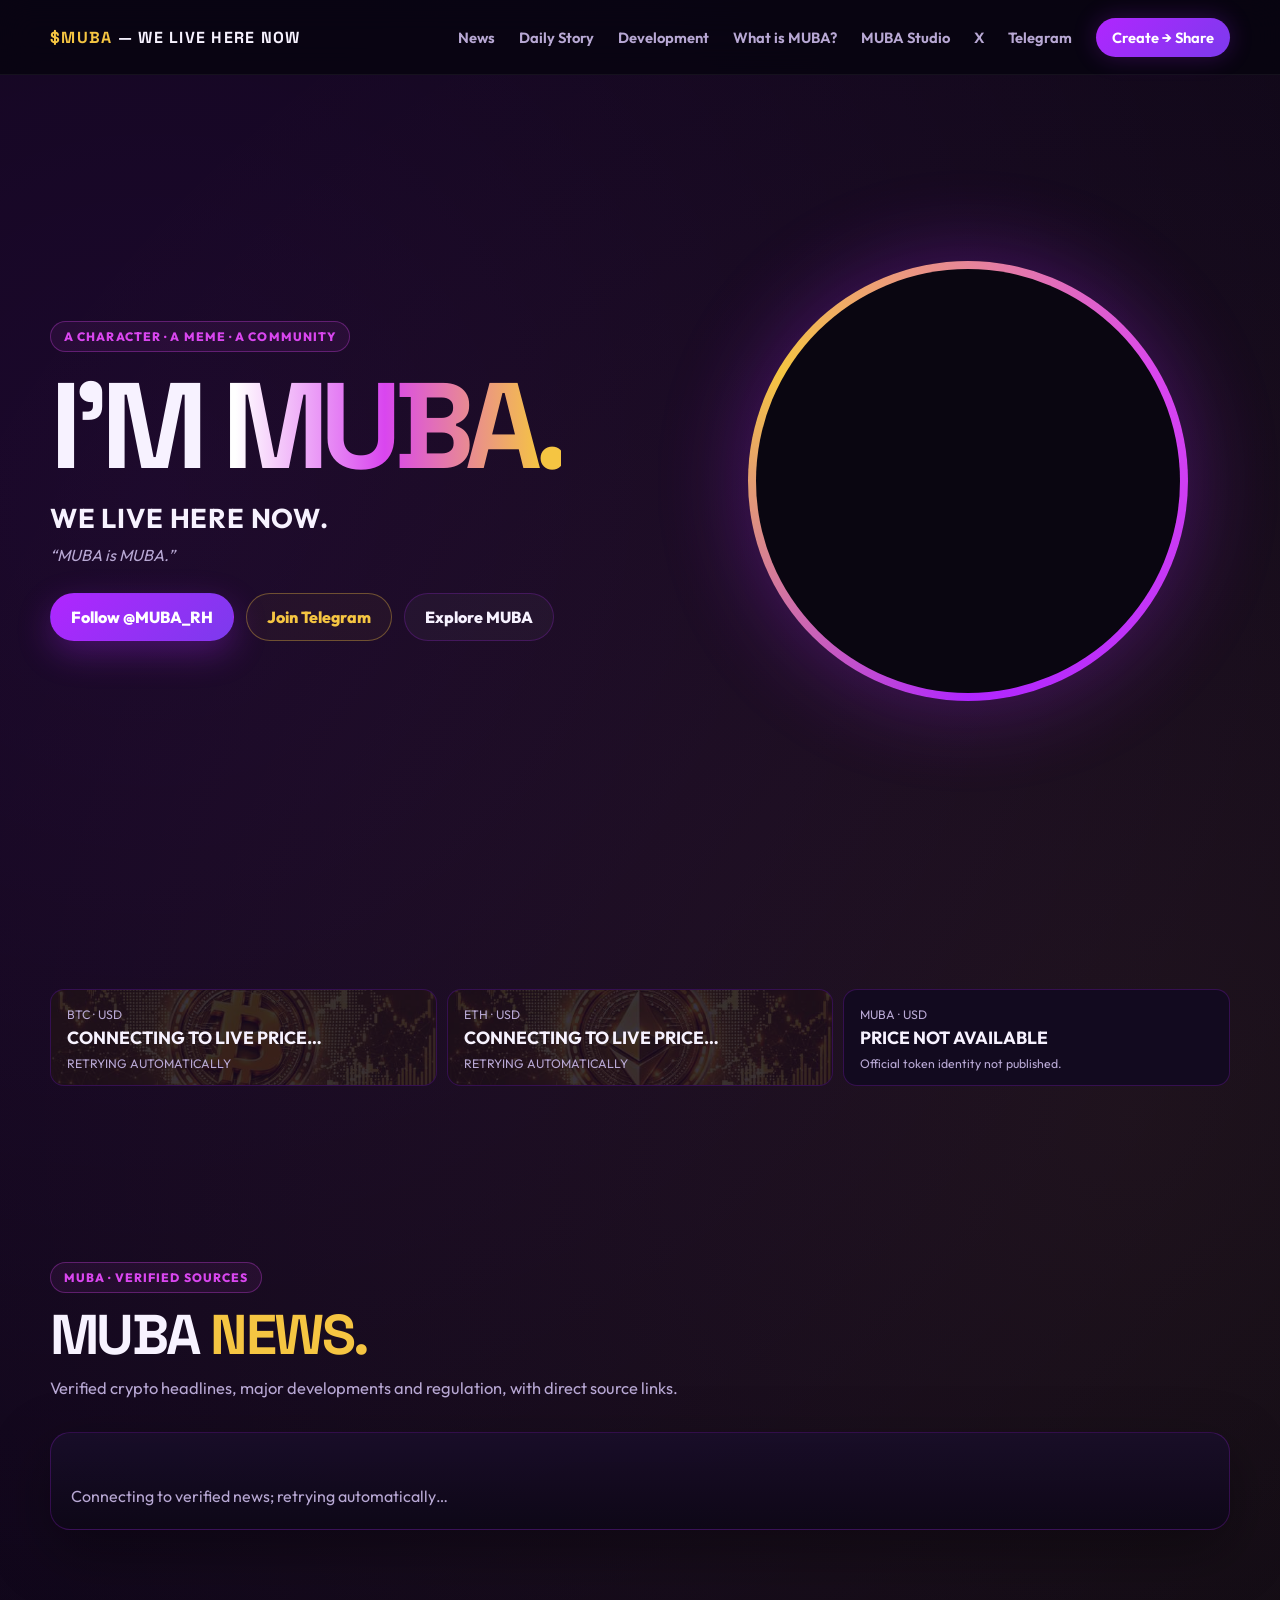
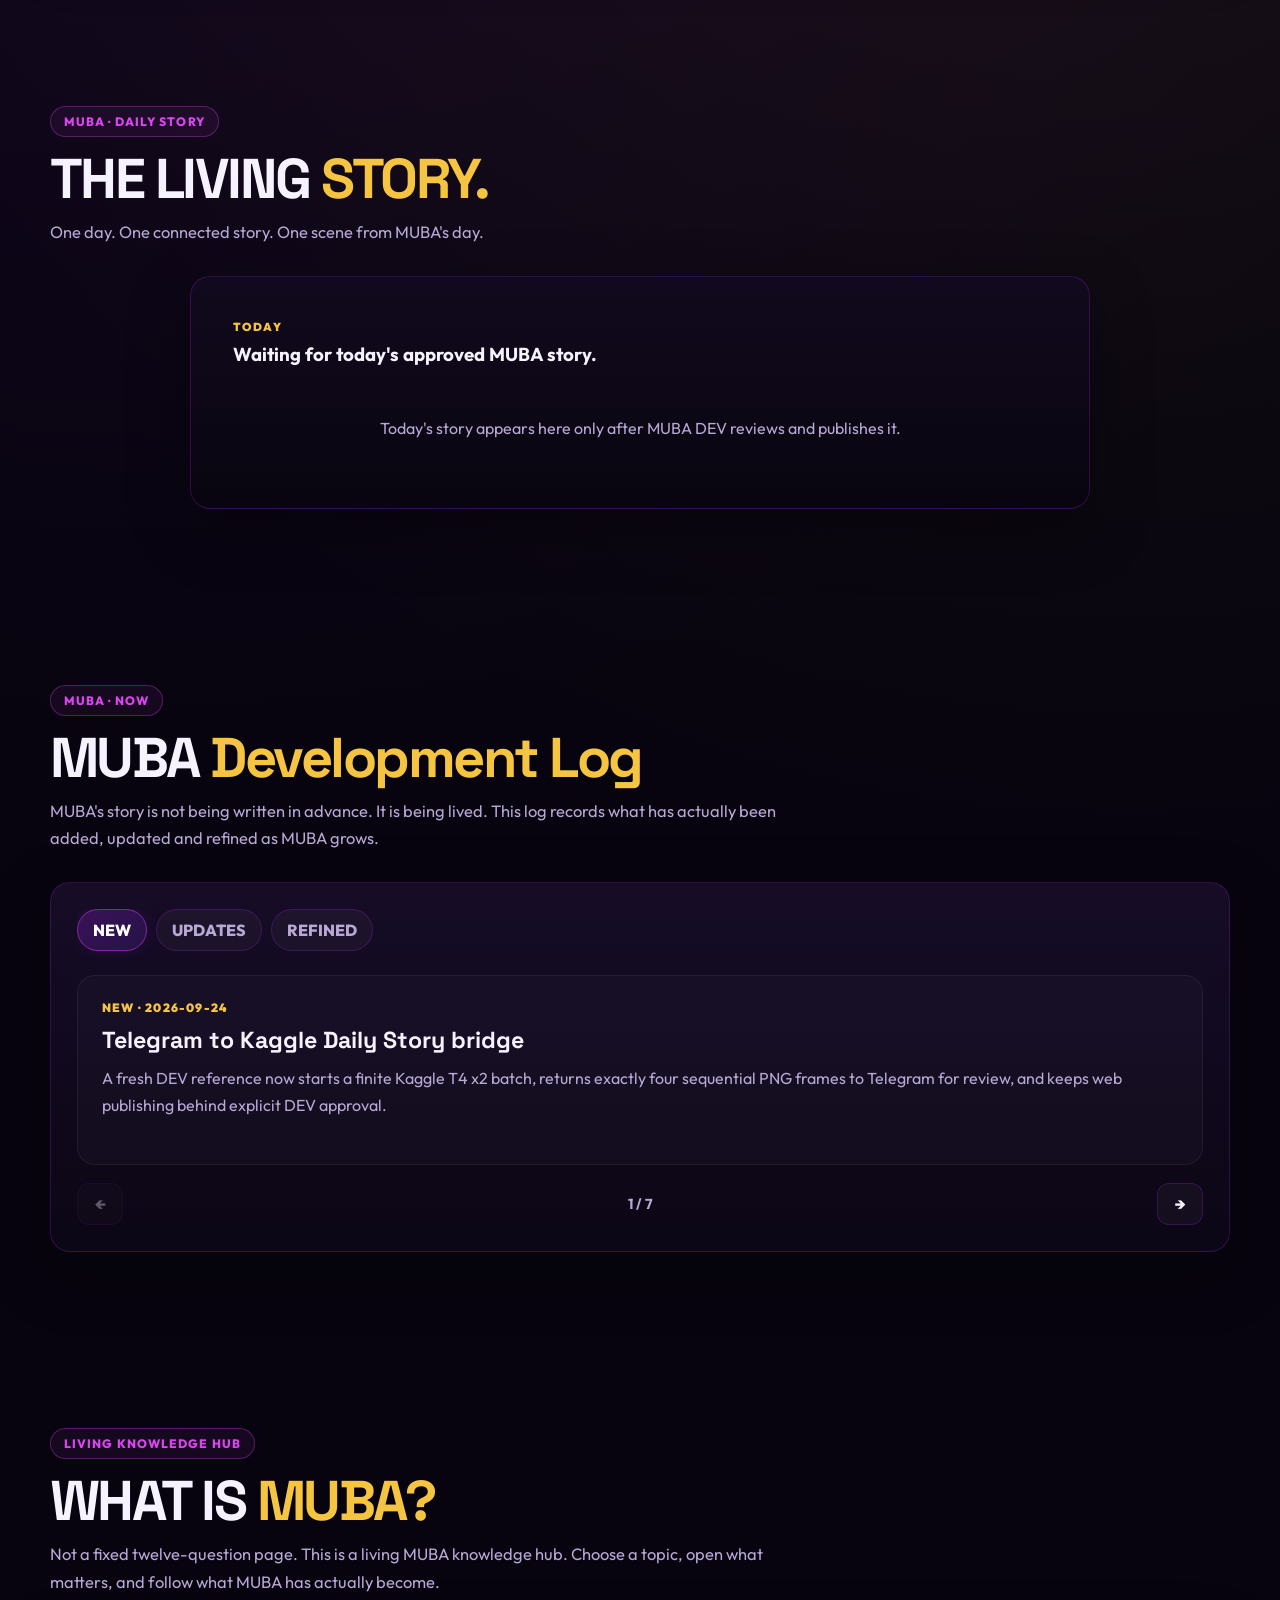
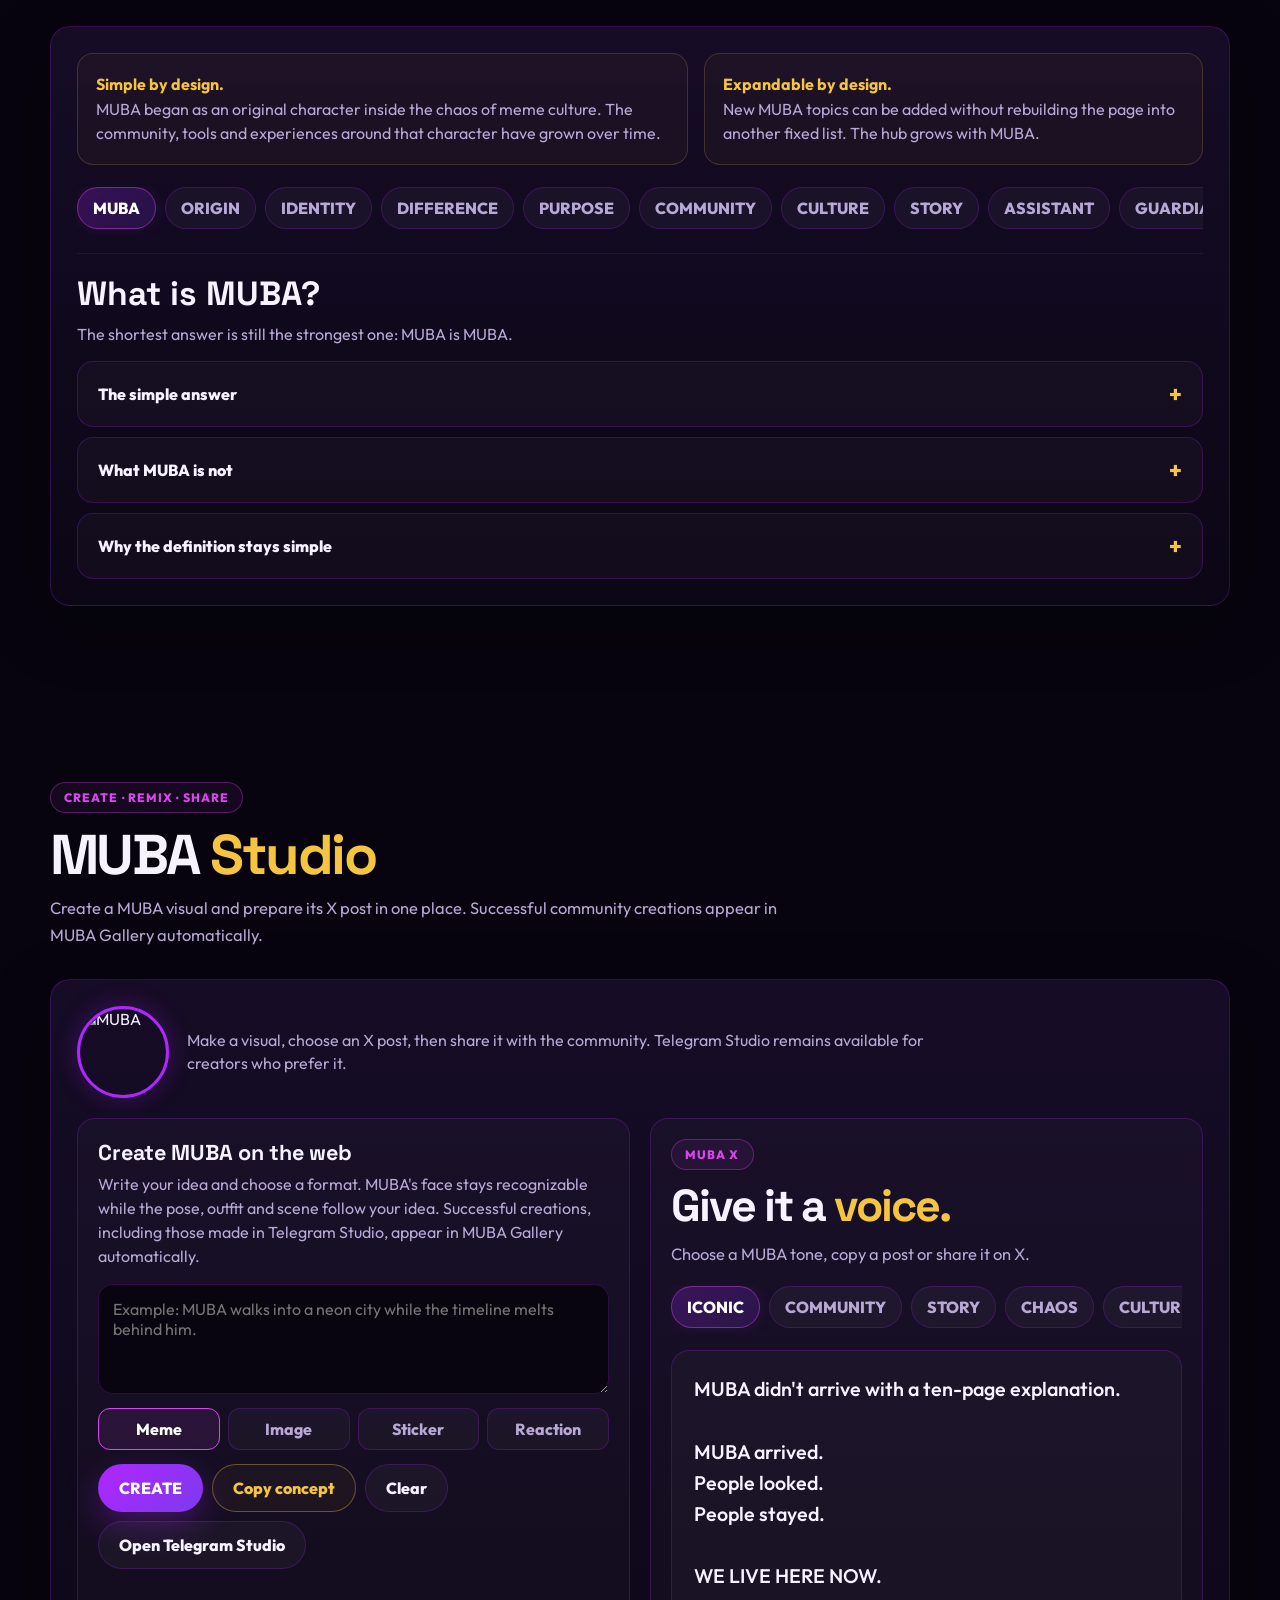
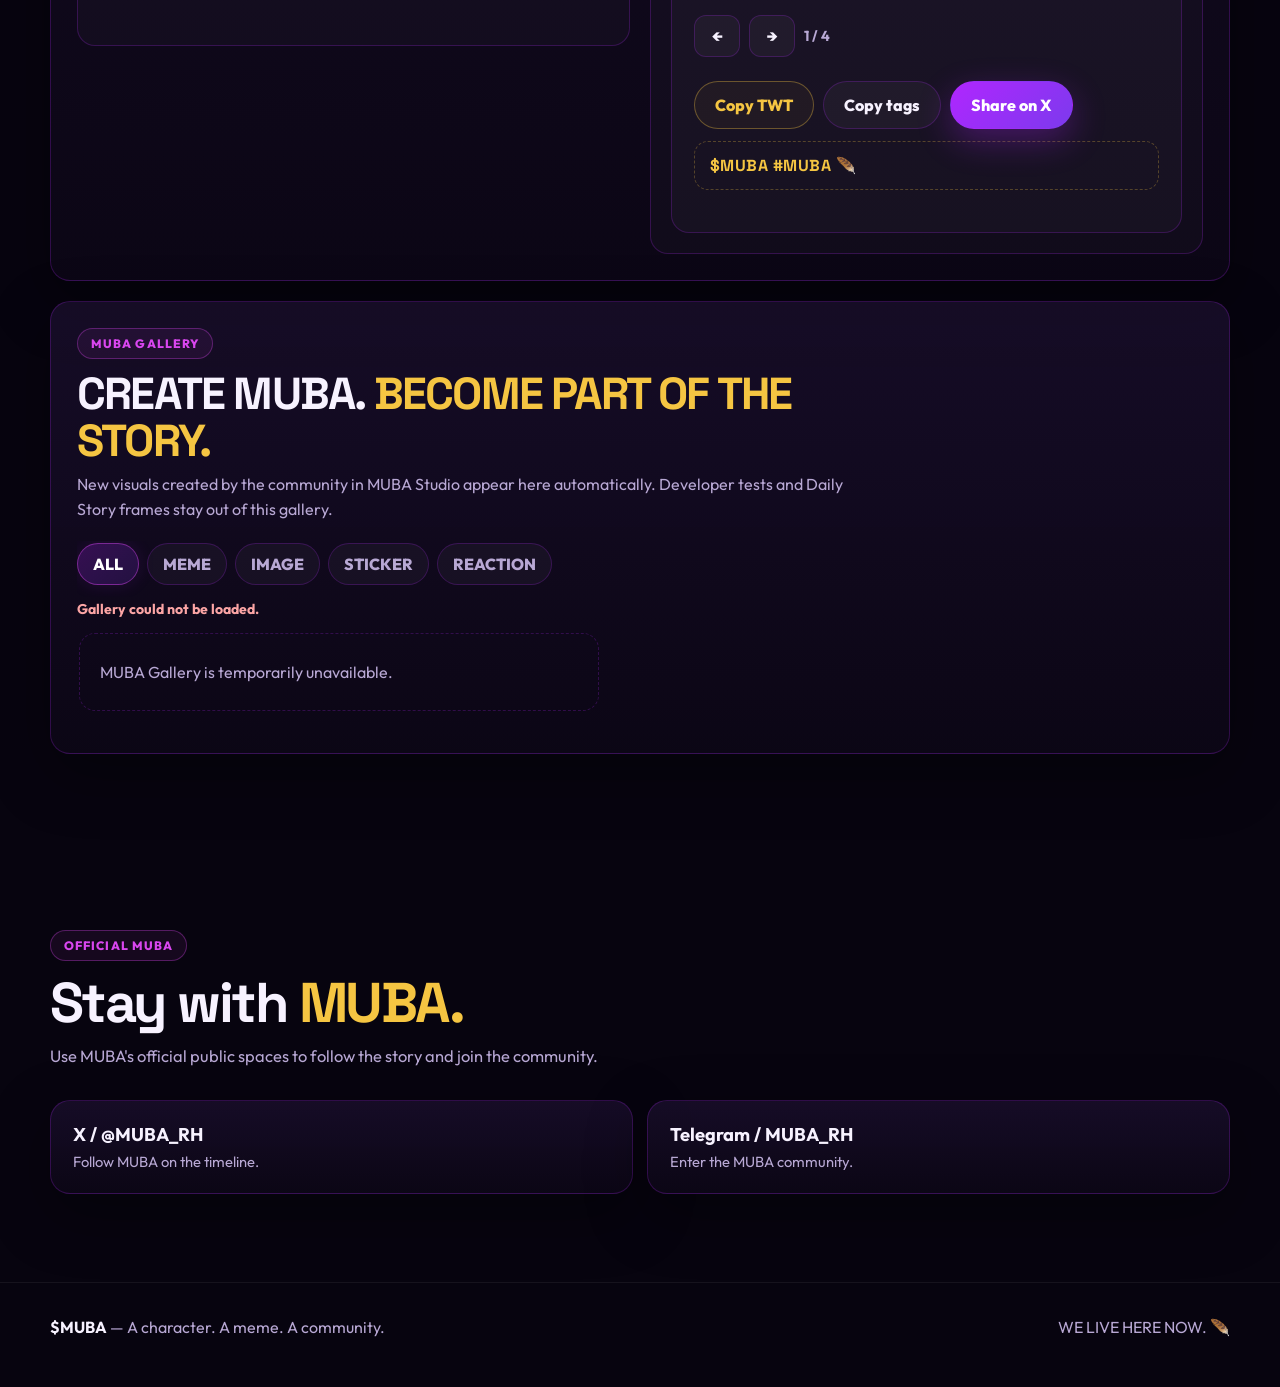
==== index.html @ 432fbf79 "Fix Studio image and TWT sharing to X" ====
<!DOCTYPE html>
<html lang="en">
<head>
  <meta charset="UTF-8" />
  <meta name="viewport" content="width=device-width, initial-scale=1.0" />
  <meta name="description" content="MUBA — a character, a meme, a community. Explore the living MUBA story, development log, MUBA Studio and community tools." />
  <meta name="theme-color" content="#07040f" />
  <meta name="muba-studio-api" content="https://muba-v1dz.onrender.com" />
  <title>MUBA — WE LIVE HERE NOW</title>
  <link rel="preconnect" href="https://fonts.googleapis.com">
  <link rel="preconnect" href="https://fonts.gstatic.com" crossorigin>
  <link href="https://fonts.googleapis.com/css2?family=Outfit:wght@300;400;500;600;700;800;900&family=Space+Grotesk:wght@500;600;700&display=swap" rel="stylesheet">
  <style>
    :root {
      --bg: #07040f;
      --bg-soft: #0d0717;
      --card: rgba(20, 12, 33, .78);
      --card-strong: #120a1f;
      --purple: #b026ff;
      --purple-2: #7c3aed;
      --pink: #d946ef;
      --gold: #f5c542;
      --text: #f7f2ff;
      --muted: #b8a8d4;
      --line: rgba(176, 38, 255, .22);
      --line-strong: rgba(217, 70, 239, .45);
      --success: #86efac;
      --radius: 20px;
      --shadow: 0 20px 60px rgba(0,0,0,.34);
    }

    * { box-sizing: border-box; margin: 0; padding: 0; }
    html { scroll-behavior: smooth; }
    body {
      font-family: 'Outfit', system-ui, sans-serif;
      background:
        radial-gradient(circle at 12% 8%, rgba(176,38,255,.12), transparent 32%),
        radial-gradient(circle at 88% 18%, rgba(245,197,66,.07), transparent 26%),
        var(--bg);
      color: var(--text);
      min-height: 100vh;
      overflow-x: hidden;
    }
    button, input, textarea { font: inherit; }
    a { color: inherit; }
    .shell { width: min(1180px, calc(100% - 36px)); margin: 0 auto; }
    .eyebrow {
      display: inline-flex;
      align-items: center;
      gap: 8px;
      color: var(--pink);
      border: 1px solid rgba(217,70,239,.32);
      background: rgba(217,70,239,.07);
      border-radius: 999px;
      padding: 7px 13px;
      font-size: .76rem;
      font-weight: 800;
      letter-spacing: .09em;
      text-transform: uppercase;
    }
    .section { padding: 88px 0; position: relative; }
    .section-head { max-width: 760px; margin-bottom: 30px; }
    .section-title {
      font-family: 'Space Grotesk', sans-serif;
      font-size: clamp(2rem, 5vw, 3.5rem);
      line-height: 1;
      letter-spacing: -.045em;
      margin: 14px 0 12px;
    }
    .section-title span { color: var(--gold); }
    .section-copy { color: var(--muted); line-height: 1.65; font-size: 1.03rem; }
    .card {
      background: linear-gradient(180deg, rgba(25,14,42,.86), rgba(13,7,23,.88));
      border: 1px solid var(--line);
      border-radius: var(--radius);
      box-shadow: var(--shadow);
    }


    .story-book { max-width:900px; margin:0 auto; padding:clamp(18px,4vw,42px); background:linear-gradient(180deg,rgba(18,10,31,.96),rgba(9,5,16,.96)); }
    .news-shell { padding:20px; }
    .price-bar { display:grid; grid-template-columns:repeat(3,minmax(0,1fr)); gap:10px; }
    .price-card { background:#120a1f; border:1px solid var(--line); border-radius:14px; padding:13px 16px; min-width:0; position:relative; overflow:hidden; isolation:isolate; }
    .price-card::before { content:""; position:absolute; inset:0; z-index:0; pointer-events:none; background-repeat:no-repeat; background-position:center 48%; background-size:cover; opacity:.17; }
    .price-card[data-asset="BTC"]::before { background-image:url("./assets/price/btc-watermark.svg"); }
    .price-card[data-asset="ETH"]::before { background-image:url("./assets/price/eth-watermark.svg"); }
    .price-card > * { position:relative; z-index:1; }
    .price-card strong { display:block; font-size:1.1rem; margin:3px 0; font-variant-numeric:tabular-nums; }
    .price-card span { color:var(--muted); font-size:.77rem; }
    .price-card .positive { color:var(--success); }
    .price-card .negative { color:#fca5a5; }
    @media (max-width:600px) { .price-bar { grid-template-columns:1fr; } }
    .news-filters { display:flex; gap:7px; overflow-x:auto; padding-bottom:8px; margin:12px 0; }
    .news-filters button { background:#20152e; border:1px solid var(--line); border-radius:999px; color:var(--text); padding:8px 12px; white-space:nowrap; cursor:pointer; }
    .news-filters button[aria-pressed="true"] { border-color:var(--gold); color:var(--gold); }
    .news-list { display:grid; grid-template-columns:1fr; gap:8px; max-height:570px; overflow-y:auto; }
    .news-item { border:1px solid var(--line); border-radius:12px; padding:11px 14px; background:#0d0717; }
    .news-item h3 { font-size:1rem; margin:5px 0; line-height:1.3; }
    .news-item p,.news-note { color:var(--muted); line-height:1.48; }
    .news-meta { color:var(--gold); font-size:.76rem; letter-spacing:.04em; font-weight:700; }
    .news-source { display:flex; justify-content:space-between; gap:8px; flex-wrap:wrap; margin-top:12px; font-size:.83rem; }
    .news-source a { color:var(--gold); }
    .story-grid { display:grid; grid-template-columns:1fr; gap:clamp(12px,1.8vw,18px); margin-top:24px; }
    .story-frame { position:relative; aspect-ratio:16/9; overflow:hidden; border:2px solid rgba(247,242,255,.82); background:#0a0611; box-shadow:0 8px 30px rgba(0,0,0,.28); }
    .story-frame { transform:none; }
    .story-frame img { width:100%; height:100%; object-fit:cover; display:block; }
    .story-empty { color:var(--muted); text-align:center; padding:28px; }
    .story-share { margin-top:18px; display:flex; gap:9px; flex-wrap:wrap; }
    .story-share[hidden] { display:none; }
    .story-share .btn { text-decoration:none; }
    .story-copy { margin-top:24px; padding:0; border:0; box-shadow:none; background:transparent; color:#eee5f8; font-size:1.08rem; line-height:1.65; max-width:680px; }
    .story-kicker { color:var(--gold); font-weight:900; letter-spacing:.12em; font-size:.72rem; text-transform:uppercase; }
    @media (max-width:760px){ .story-book{padding:18px 14px}.story-grid{grid-template-columns:1fr;gap:12px}.story-frame{border-width:1px}.story-copy{font-size:1rem} }

    header {
      position: sticky;
      top: 0;
      z-index: 50;
      border-bottom: 1px solid rgba(255,255,255,.05);
      background: rgba(7,4,15,.82);
      backdrop-filter: blur(16px);
    }
    .header-inner {
      min-height: 74px;
      display: flex;
      align-items: center;
      justify-content: space-between;
      gap: 18px;
    }
    .brand {
      font-family: 'Space Grotesk', sans-serif;
      text-decoration: none;
      font-weight: 700;
      letter-spacing: .08em;
      white-space: nowrap;
    }
    .brand span { color: var(--gold); }
    .nav {
      display: flex;
      align-items: center;
      gap: 24px;
    }
    .nav a {
      text-decoration: none;
      color: var(--muted);
      font-size: .92rem;
      font-weight: 650;
      transition: color .18s ease;
    }
    .nav a:hover { color: var(--text); }
    .nav .nav-cta {
      color: #fff;
      padding: 10px 16px;
      border-radius: 999px;
      background: linear-gradient(135deg, var(--purple), var(--purple-2));
      box-shadow: 0 0 24px rgba(176,38,255,.24);
    }
    .menu-btn {
      display: none;
      border: 1px solid var(--line);
      color: var(--text);
      background: rgba(255,255,255,.04);
      border-radius: 12px;
      padding: 9px 12px;
      cursor: pointer;
    }

    .hero {
      min-height: calc(100vh - 74px);
      display: grid;
      grid-template-columns: 1.06fr .94fr;
      gap: 64px;
      align-items: center;
      padding: 62px 0 76px;
    }
    .hero h1 {
      font-family: 'Space Grotesk', sans-serif;
      font-size: clamp(4rem, 10vw, 7.6rem);
      line-height: .86;
      letter-spacing: -.07em;
      margin: 22px 0 22px;
    }
    .hero h1 span {
      background: linear-gradient(90deg, #fff 4%, var(--pink) 48%, var(--gold) 94%);
      -webkit-background-clip: text;
      background-clip: text;
      color: transparent;
    }
    .hero-sub {
      font-size: clamp(1.25rem, 2.5vw, 1.7rem);
      font-weight: 700;
      letter-spacing: .03em;
      margin-bottom: 10px;
    }
    .hero-quote { color: var(--muted); font-style: italic; margin-bottom: 28px; }
    .hero-actions { display: flex; gap: 12px; flex-wrap: wrap; }
    .btn {
      display: inline-flex;
      align-items: center;
      justify-content: center;
      gap: 9px;
      min-height: 48px;
      padding: 12px 20px;
      border: 1px solid transparent;
      border-radius: 999px;
      text-decoration: none;
      font-weight: 800;
      cursor: pointer;
      transition: transform .15s ease, border-color .15s ease, box-shadow .15s ease;
    }
    .btn:hover { transform: translateY(-2px); }
    .btn-primary {
      color: #fff;
      background: linear-gradient(135deg, var(--purple), var(--purple-2));
      box-shadow: 0 12px 34px rgba(176,38,255,.3);
    }
    .btn-secondary {
      color: var(--gold);
      border-color: rgba(245,197,66,.35);
      background: rgba(245,197,66,.04);
    }
    .btn-soft {
      color: var(--text);
      border-color: var(--line);
      background: rgba(255,255,255,.035);
    }
    .mascot-wrap { display: flex; justify-content: center; }
    .ring {
      width: min(440px, 82vw);
      aspect-ratio: 1;
      border-radius: 50%;
      padding: 8px;
      background: conic-gradient(from 180deg, var(--purple), var(--gold), var(--pink), var(--purple));
      box-shadow: 0 0 90px rgba(176,38,255,.32);
      animation: spin 22s linear infinite;
    }
    .ring-inner {
      width: 100%;
      height: 100%;
      border-radius: 50%;
      overflow: hidden;
      display: grid;
      place-items: center;
      background: #0a0611;
    }
    .ring-inner img {
      width: 94%;
      height: 94%;
      object-fit: cover;
      border-radius: 50%;
      animation: spin-rev 22s linear infinite;
    }
    @keyframes spin { to { transform: rotate(360deg); } }
    @keyframes spin-rev { to { transform: rotate(-360deg); } }

    .devlog-panel { padding: 26px; }
    .dev-tabs, .topic-tabs, .tweet-tabs {
      display: flex;
      gap: 9px;
      overflow-x: auto;
      scrollbar-width: thin;
      padding-bottom: 6px;
    }
    .chip {
      flex: 0 0 auto;
      border: 1px solid var(--line);
      background: rgba(255,255,255,.035);
      color: var(--muted);
      border-radius: 999px;
      padding: 10px 15px;
      font-weight: 800;
      cursor: pointer;
    }
    .chip.active {
      color: #fff;
      border-color: var(--line-strong);
      background: linear-gradient(135deg, rgba(176,38,255,.24), rgba(124,58,237,.18));
      box-shadow: 0 0 18px rgba(176,38,255,.12);
    }
    .dev-entry {
      margin-top: 18px;
      min-height: 190px;
      padding: 24px;
      border-radius: 18px;
      border: 1px solid rgba(255,255,255,.06);
      background: rgba(255,255,255,.025);
    }
    .dev-meta {
      color: var(--gold);
      font-size: .75rem;
      font-weight: 900;
      letter-spacing: .1em;
      text-transform: uppercase;
    }
    .dev-entry h3 {
      font-family: 'Space Grotesk', sans-serif;
      font-size: 1.45rem;
      margin: 10px 0;
    }
    .dev-entry p { color: var(--muted); line-height: 1.65; }
    .pager {
      display: flex;
      justify-content: space-between;
      align-items: center;
      gap: 12px;
      margin-top: 18px;
    }
    .pager-count { color: var(--muted); font-weight: 700; font-size: .9rem; }
    .icon-btn {
      border: 1px solid var(--line);
      background: rgba(255,255,255,.035);
      color: var(--text);
      border-radius: 12px;
      min-width: 46px;
      min-height: 42px;
      padding: 8px 14px;
      cursor: pointer;
      font-weight: 800;
    }
    .icon-btn:disabled { opacity: .35; cursor: default; }

    .knowledge-shell { padding: 26px; }
    .knowledge-intro {
      display: grid;
      grid-template-columns: 1.1fr .9fr;
      gap: 16px;
      margin-bottom: 22px;
    }
    .knowledge-note {
      border: 1px solid rgba(245,197,66,.18);
      background: rgba(245,197,66,.035);
      border-radius: 16px;
      padding: 18px;
      color: var(--muted);
      line-height: 1.55;
    }
    .knowledge-note strong { color: var(--gold); }
    .topic-tabs { margin-bottom: 18px; }
    .topic-panel {
      border-top: 1px solid rgba(255,255,255,.06);
      padding-top: 18px;
    }
    .topic-header { margin-bottom: 14px; }
    .topic-header h3 {
      font-family: 'Space Grotesk', sans-serif;
      font-size: clamp(1.5rem, 3vw, 2.1rem);
      margin-bottom: 7px;
    }
    .topic-header p { color: var(--muted); line-height: 1.55; }
    .accordion { display: grid; gap: 10px; }
    .accordion details {
      border: 1px solid var(--line);
      background: rgba(255,255,255,.027);
      border-radius: 16px;
      overflow: hidden;
    }
    .accordion summary {
      list-style: none;
      cursor: pointer;
      padding: 18px 20px;
      font-weight: 800;
      display: flex;
      justify-content: space-between;
      align-items: center;
      gap: 16px;
    }
    .accordion summary::-webkit-details-marker { display: none; }
    .accordion summary::after { content: '+'; color: var(--gold); font-size: 1.4rem; }
    .accordion details[open] summary::after { content: '−'; }
    .accordion-body {
      padding: 0 20px 20px;
      color: var(--muted);
      line-height: 1.68;
    }
    .accordion-body p + p { margin-top: 12px; }

    .studio-grid {
      display: grid;
      grid-template-columns: 1fr 1fr;
      gap: 20px;
      align-items: start;
    }
    .studio-workspace { padding: 26px; }
    .studio-workspace .studio-identity { margin-bottom: 20px; }
    .studio-workspace .studio-identity p { max-width: 800px; }
    .studio-workspace .prompt-box, .studio-workspace .tweet-lab {
      min-width: 0;
      padding: 20px;
      border: 1px solid var(--line);
      border-radius: 18px;
      background: rgba(255,255,255,.025);
    }
    .studio-workspace .tweet-lab { margin-top: 0; }
    .studio-identity {
      display: grid;
      grid-template-columns: 92px 1fr;
      gap: 18px;
      align-items: center;
      margin-bottom: 22px;
    }
    .studio-identity img {
      width: 92px;
      height: 92px;
      object-fit: cover;
      border-radius: 50%;
      border: 3px solid var(--purple);
      box-shadow: 0 0 24px rgba(176,38,255,.26);
    }
    .studio-identity p { color: var(--muted); line-height: 1.45; }

    .prompt-box { padding: 26px; }
    .prompt-box h3 {
      font-family: 'Space Grotesk', sans-serif;
      font-size: 1.35rem;
      margin-bottom: 6px;
    }
    .prompt-box > p { color: var(--muted); margin-bottom: 16px; line-height: 1.5; }
    .prompt-box textarea {
      width: 100%;
      min-height: 110px;
      resize: vertical;
      border-radius: 15px;
      border: 1px solid var(--line);
      background: #090510;
      color: #fff;
      padding: 14px;
      outline: none;
    }
    .prompt-box textarea:focus { border-color: rgba(217,70,239,.7); }
    .creator-types {
      display: grid;
      grid-template-columns: repeat(4,1fr);
      gap: 8px;
      margin: 10px 0 14px;
    }
    .creator-type {
      border: 1px solid var(--line);
      background: rgba(255,255,255,.03);
      color: var(--muted);
      border-radius: 12px;
      padding: 10px 8px;
      font-weight: 750;
      cursor: pointer;
    }
    .creator-type.active { color: #fff; border-color: var(--pink); background: rgba(217,70,239,.1); }
    .creator-actions { display: flex; gap: 9px; flex-wrap: wrap; }
    .studio-generate-status {
      margin-top: 14px;
      color: var(--muted);
      min-height: 22px;
      font-size: .9rem;
      font-weight: 700;
    }
    .studio-generate-status.busy { color: var(--gold); }
    .studio-generate-status.error { color: #fca5a5; }
    .studio-generate-status.ok { color: var(--success); }
    .studio-preview {
      margin-top: 18px;
      border: 1px solid var(--line);
      border-radius: 18px;
      background: rgba(0,0,0,.22);
      padding: 14px;
    }
    .studio-preview[hidden] { display: none; }
    .studio-preview img {
      display: block;
      width: 100%;
      max-height: 620px;
      object-fit: contain;
      border-radius: 14px;
      background: #05030a;
    }
    .studio-preview-tools {
      display: flex;
      flex-wrap: wrap;
      gap: 9px;
      margin-top: 12px;
    }
    .studio-preview-meta {
      color: var(--muted);
      font-size: .84rem;
      margin-top: 10px;
      line-height: 1.45;
    }

    .gallery-wrap { margin-top: 20px; padding: 26px; overflow: hidden; }
    .gallery-head { max-width: 780px; margin-bottom: 18px; }
    .gallery-head h3 {
      font-family: 'Space Grotesk', sans-serif;
      font-size: clamp(1.8rem,4vw,2.8rem);
      margin: 12px 0 8px;
      line-height: 1.04;
      letter-spacing: -.04em;
    }
    .gallery-head h3 span { color: var(--gold); }
    .gallery-head p { color: var(--muted); line-height: 1.58; }
    .gallery-filters {
      display: flex;
      gap: 8px;
      overflow-x: auto;
      padding: 2px 0 12px;
      scrollbar-width: thin;
    }
    .gallery-strip {
      display: flex;
      gap: 14px;
      overflow-x: auto;
      scroll-snap-type: x proximity;
      -webkit-overflow-scrolling: touch;
      overscroll-behavior-inline: contain;
      padding: 4px 2px 16px;
      scrollbar-width: thin;
      touch-action: pan-x;
    }
    .gallery-card {
      flex: 0 0 clamp(230px, 29vw, 310px);
      scroll-snap-align: start;
      border: 1px solid var(--line);
      border-radius: 18px;
      background: rgba(255,255,255,.028);
      overflow: hidden;
      min-width: 0;
    }
    .gallery-card img {
      display: block;
      width: 100%;
      aspect-ratio: 1 / 1;
      object-fit: cover;
      background: #05030a;
    }
    .gallery-card-body { padding: 14px; }
    .gallery-label {
      font-family: 'Space Grotesk', sans-serif;
      font-size: 1rem;
      font-weight: 700;
      line-height: 1.25;
      overflow: hidden;
      text-overflow: ellipsis;
      white-space: nowrap;
    }
    .gallery-meta {
      margin-top: 7px;
      color: var(--muted);
      font-size: .72rem;
      font-weight: 800;
      letter-spacing: .075em;
      text-transform: uppercase;
    }
    .gallery-status {
      color: var(--muted);
      min-height: 22px;
      font-size: .88rem;
      font-weight: 700;
      margin: 3px 0 7px;
    }
    .gallery-status.error { color: #fca5a5; }
    .gallery-empty {
      border: 1px dashed var(--line);
      border-radius: 16px;
      padding: 28px 20px;
      color: var(--muted);
      min-width: min(520px, 90vw);
    }

    .tweet-lab { margin-top: 20px; padding: 26px; }
    .tweet-card {
      margin-top: 16px;
      min-height: 210px;
      display: flex;
      flex-direction: column;
      justify-content: space-between;
      border: 1px solid var(--line);
      background: rgba(255,255,255,.026);
      border-radius: 18px;
      padding: 22px;
    }
    .tweet-text {
      white-space: pre-wrap;
      font-size: clamp(1.05rem, 2vw, 1.23rem);
      line-height: 1.58;
      font-weight: 550;
    }
    .tweet-tools {
      margin-top: 24px;
      display: flex;
      gap: 9px;
      flex-wrap: wrap;
      align-items: center;
    }
    .status-text {
      color: var(--success);
      font-size: .85rem;
      font-weight: 750;
      min-height: 20px;
    }
    .tags-box {
      margin-top: 12px;
      border: 1px dashed rgba(245,197,66,.28);
      color: var(--gold);
      border-radius: 14px;
      padding: 13px 15px;
      font-family: 'Space Grotesk', sans-serif;
      font-weight: 700;
      letter-spacing: .03em;
    }

    .official {
      display: grid;
      grid-template-columns: repeat(2,1fr);
      gap: 14px;
    }
    .official a {
      padding: 22px;
      text-decoration: none;
      transition: transform .15s ease, border-color .15s ease;
    }
    .official a:hover { transform: translateY(-2px); border-color: var(--line-strong); }
    .official strong { display: block; font-size: 1.15rem; margin-bottom: 5px; }
    .official span { color: var(--muted); font-size: .92rem; }

    footer {
      border-top: 1px solid rgba(255,255,255,.06);
      padding: 34px 0 50px;
      color: var(--muted);
    }
    .footer-inner {
      display: flex;
      justify-content: space-between;
      gap: 18px;
      flex-wrap: wrap;
    }
    .footer-inner strong { color: var(--text); }

    @media (max-width: 900px) {
      .menu-btn { display: inline-flex; }
      .nav {
        position: absolute;
        left: 18px;
        right: 18px;
        top: 66px;
        display: none;
        flex-direction: column;
        align-items: stretch;
        gap: 6px;
        padding: 12px;
        border: 1px solid var(--line);
        border-radius: 16px;
        background: rgba(10,6,18,.98);
        box-shadow: var(--shadow);
      }
      .nav.open { display: flex; }
      .nav a { padding: 11px 12px; }
      .hero { grid-template-columns: 1fr; text-align: center; gap: 34px; }
      .hero-actions { justify-content: center; }
      .hero .eyebrow { margin-inline: auto; }
      .knowledge-intro, .studio-grid { grid-template-columns: 1fr; }
      .creator-types { grid-template-columns: repeat(2,1fr); }
    }
    @media (max-width: 560px) {
      .shell { width: min(100% - 24px, 1180px); }
      .section { padding: 68px 0; }
      .hero { padding-top: 42px; }
      .hero h1 { font-size: clamp(3.45rem, 22vw, 5.2rem); }
      .devlog-panel, .knowledge-shell, .prompt-box, .gallery-wrap, .tweet-lab, .studio-workspace { padding: 18px; }
      .studio-workspace .prompt-box, .studio-workspace .tweet-lab { padding: 16px; }
      .official { grid-template-columns: 1fr; }
      .studio-identity { grid-template-columns: 72px 1fr; }
      .studio-identity img { width: 72px; height: 72px; }
      .creator-actions .btn, .tweet-tools .btn { width: 100%; }
    }
    @media (prefers-reduced-motion: reduce) {
      html { scroll-behavior: auto; }
      .ring, .ring-inner img { animation: none; }
      * { transition: none !important; }
    }
  </style>
</head>
<body>
  <header>
    <div class="shell header-inner">
      <a class="brand" href="#top"><span>$MUBA</span> — WE LIVE HERE NOW</a>
      <button class="menu-btn" type="button" id="menu-btn" aria-expanded="false" aria-controls="site-nav">MENU</button>
      <nav class="nav" id="site-nav">
        <a href="#news">News</a>
        <a href="#daily-story">Daily Story</a>
        <a href="#development">Development</a>
        <a href="#what-is-muba">What is MUBA?</a>
        <a href="#studio">MUBA Studio</a>
        <a href="https://x.com/MUBA_RH" target="_blank" rel="noopener">X</a>
        <a href="https://t.me/MUBA_RH" target="_blank" rel="noopener">Telegram</a>
        <a class="nav-cta" href="#studio">Create → Share</a>
      </nav>
    </div>
  </header>

  <main id="top">
    <div class="shell">
      <section class="hero" aria-labelledby="hero-title">
        <div>
          <div class="eyebrow">A CHARACTER · A MEME · A COMMUNITY</div>
          <h1 id="hero-title">I'M <span>MUBA.</span></h1>
          <p class="hero-sub">WE LIVE HERE NOW.</p>
          <p class="hero-quote">“MUBA is MUBA.”</p>
          <div class="hero-actions">
            <a class="btn btn-primary" href="https://x.com/MUBA_RH" target="_blank" rel="noopener">Follow @MUBA_RH</a>
            <a class="btn btn-secondary" href="https://t.me/MUBA_RH" target="_blank" rel="noopener">Join Telegram</a>
            <a class="btn btn-soft" href="#what-is-muba">Explore MUBA</a>
          </div>
        </div>
        <div class="mascot-wrap">
          <div class="ring" aria-hidden="true">
            <div class="ring-inner">
              <img src="https://pbs.twimg.com/profile_images/2096316602623156224/FZ7iqD2r.jpg" alt="MUBA" />
            </div>
          </div>
        </div>
      </section>

    </div>


    <section class="section" id="live-price" aria-label="Live crypto prices">
      <div class="shell">
        <div class="price-bar" id="price-bar">
          <div class="price-card" data-asset="BTC"><span>BTC · USD</span><strong>CONNECTING TO LIVE PRICE…</strong><span class="price-detail"></span></div>
          <div class="price-card" data-asset="ETH"><span>ETH · USD</span><strong>CONNECTING TO LIVE PRICE…</strong><span class="price-detail"></span></div>
          <div class="price-card" data-asset="MUBA"><span>MUBA · USD</span><strong>PRICE NOT AVAILABLE</strong><span class="price-detail">Official token identity not published.</span></div>
        </div>
      </div>
    </section>

    <section class="section" id="news">
      <div class="shell">
        <div class="section-head">
          <div class="eyebrow">MUBA · VERIFIED SOURCES</div>
          <h2 class="section-title">MUBA <span>NEWS.</span></h2>
          <p class="section-copy">Verified crypto headlines, major developments and regulation, with direct source links.</p>
        </div>
        <div class="card news-shell">
          <div class="news-filters" id="news-filters" aria-label="News categories"></div>
          <div class="news-list" id="news-list" aria-live="polite"></div>
          <p class="news-note" id="news-status">Connecting to verified news…</p>
        </div>
      </div>
    </section>

    <section class="section" id="daily-story">
      <div class="shell">
        <div class="section-head">
          <div class="eyebrow">MUBA · DAILY STORY</div>
          <h2 class="section-title">THE LIVING <span>STORY.</span></h2>
          <p class="section-copy">One day. One connected story. One scene from MUBA's day.</p>
        </div>
        <div class="card story-book">
          <div class="story-kicker" id="story-date">TODAY</div>
          <h3 id="story-theme" style="margin-top:8px">Waiting for today's approved MUBA story.</h3>
          <div class="story-grid" id="story-grid"></div>
          <div class="story-copy card" id="story-twt" hidden></div>
          <div class="story-share" id="story-share" hidden>
            <a class="btn btn-primary" id="story-share-x" href="#" target="_blank" rel="noopener">Share Story on X</a>
          </div>
          <div class="story-empty" id="story-empty">Today's story appears here only after MUBA DEV reviews and publishes it.</div>
        </div>
      </div>
    </section>
    <section class="section" id="development">
      <div class="shell">
        <div class="section-head">
          <div class="eyebrow">MUBA · NOW</div>
          <h2 class="section-title">MUBA <span>Development Log</span></h2>
          <p class="section-copy">MUBA's story is not being written in advance. It is being lived. This log records what has actually been added, updated and refined as MUBA grows.</p>
        </div>
        <div class="devlog-panel card">
          <div class="dev-tabs" id="dev-tabs" aria-label="Development log categories"></div>
          <article class="dev-entry" id="dev-entry" aria-live="polite"></article>
          <div class="pager">
            <button class="icon-btn" id="dev-prev" type="button" aria-label="Previous development entry">←</button>
            <span class="pager-count" id="dev-count"></span>
            <button class="icon-btn" id="dev-next" type="button" aria-label="Next development entry">→</button>
          </div>
        </div>
      </div>
    </section>

    <section class="section" id="what-is-muba">
      <div class="shell">
        <div class="section-head">
          <div class="eyebrow">LIVING KNOWLEDGE HUB</div>
          <h2 class="section-title">WHAT IS <span>MUBA?</span></h2>
          <p class="section-copy">Not a fixed twelve-question page. This is a living MUBA knowledge hub. Choose a topic, open what matters, and follow what MUBA has actually become.</p>
        </div>

        <div class="knowledge-shell card">
          <div class="knowledge-intro">
            <div class="knowledge-note"><strong>Simple by design.</strong><br>MUBA began as an original character inside the chaos of meme culture. The community, tools and experiences around that character have grown over time.</div>
            <div class="knowledge-note"><strong>Expandable by design.</strong><br>New MUBA topics can be added without rebuilding the page into another fixed list. The hub grows with MUBA.</div>
          </div>
          <div class="topic-tabs" id="topic-tabs" aria-label="MUBA knowledge topics"></div>
          <div class="topic-panel" id="topic-panel" aria-live="polite"></div>
        </div>
      </div>
    </section>

    <section class="section" id="studio">
      <div class="shell">
        <div class="section-head">
          <div class="eyebrow">CREATE · REMIX · SHARE</div>
          <h2 class="section-title">MUBA <span>Studio</span></h2>
          <p class="section-copy">Create a MUBA visual and prepare its X post in one place. Successful community creations appear in MUBA Gallery automatically.</p>
        </div>

        <div class="studio-workspace card">
          <div class="studio-identity">
            <img src="https://pbs.twimg.com/profile_images/2096316602623156224/FZ7iqD2r.jpg" alt="MUBA" />
            <p>Make a visual, choose an X post, then share it with the community. Telegram Studio remains available for creators who prefer it.</p>
          </div>
          <div class="studio-grid">
          <div class="prompt-box" id="web-studio">
            <h3>Create MUBA on the web</h3>
            <p>Write your idea and choose a format. MUBA's face stays recognizable while the pose, outfit and scene follow your idea. Successful creations, including those made in Telegram Studio, appear in MUBA Gallery automatically.</p>
            <textarea id="studio-prompt" maxlength="120" placeholder="Example: MUBA walks into a neon city while the timeline melts behind him."></textarea>
            <div class="creator-types" id="creator-types">
              <button class="creator-type active" type="button" data-kind="meme">Meme</button>
              <button class="creator-type" type="button" data-kind="image">Image</button>
              <button class="creator-type" type="button" data-kind="sticker">Sticker</button>
              <button class="creator-type" type="button" data-kind="emoji">Reaction</button>
            </div>
            <div class="creator-actions">
              <button class="btn btn-primary" type="button" id="create-web">CREATE</button>
              <button class="btn btn-secondary" type="button" id="copy-concept">Copy concept</button>
              <button class="btn btn-soft" type="button" id="clear-studio">Clear</button>
              <a class="btn btn-soft" href="https://t.me/MUBA_RH_AI_Bot?start=assistant" target="_blank" rel="noopener">Open Telegram Studio</a>
            </div>
            <div class="status-text" id="concept-status" aria-live="polite"></div>
            <div class="studio-generate-status" id="studio-generate-status" aria-live="polite"></div>
            <div class="studio-preview" id="studio-preview" hidden>
              <img id="studio-result-img" alt="Generated MUBA Studio creation" />
              <div class="studio-preview-tools">
                <a class="btn btn-primary" id="download-image" href="#" download="MUBA-Studio.png">Download</a>
                <button class="btn btn-secondary" type="button" id="use-twt">Use in MUBA X</button>
                <button class="btn btn-soft" type="button" id="create-another">Create another</button>
              </div>
              <p class="studio-preview-meta" id="studio-preview-meta"></p>
            </div>
          </div>

          <div class="tweet-lab" id="twt">
            <div class="section-head" style="margin-bottom:18px">
              <div class="eyebrow">MUBA X</div>
              <h3 class="section-title" style="font-size:clamp(1.8rem,4vw,2.8rem)">Give it a <span>voice.</span></h3>
              <p class="section-copy">Choose a MUBA tone, copy a post or share it on X.</p>
            </div>
            <div class="tweet-tabs" id="tweet-tabs" aria-label="MUBA X categories"></div>
            <div class="tweet-card">
              <div class="tweet-text" id="tweet-text"></div>
              <div>
                <div class="tweet-tools">
                  <button class="icon-btn" type="button" id="tweet-prev" aria-label="Previous MUBA TWT">←</button>
                  <button class="icon-btn" type="button" id="tweet-next" aria-label="Next MUBA TWT">→</button>
                  <span class="pager-count" id="tweet-count"></span>
                </div>
                <div class="tweet-tools">
                  <button class="btn btn-secondary" type="button" id="copy-tweet">Copy TWT</button>
                  <button class="btn btn-soft" type="button" id="copy-tags">Copy tags</button>
                  <a class="btn btn-primary" id="share-x" href="#" target="_blank" rel="noopener">Share on X</a>
                </div>
                <div class="tags-box" id="share-tags">$MUBA #MUBA 🪶</div>
                <div class="status-text" id="tweet-status" aria-live="polite"></div>
              </div>
            </div>
          </div>
          </div>
        </div>

        <div class="gallery-wrap card" id="gallery">
          <div class="gallery-head">
            <div class="eyebrow">MUBA GALLERY</div>
            <h3>CREATE MUBA. <span>BECOME PART OF THE STORY.</span></h3>
            <p>New visuals created by the community in MUBA Studio appear here automatically. Developer tests and Daily Story frames stay out of this gallery.</p>
          </div>
          <div class="gallery-filters" id="gallery-filters" aria-label="MUBA Gallery filters">
            <button class="chip active" type="button" data-gallery-kind="all">ALL</button>
            <button class="chip" type="button" data-gallery-kind="meme">MEME</button>
            <button class="chip" type="button" data-gallery-kind="image">IMAGE</button>
            <button class="chip" type="button" data-gallery-kind="sticker">STICKER</button>
            <button class="chip" type="button" data-gallery-kind="emoji">REACTION</button>
          </div>
          <div class="gallery-status" id="gallery-status" aria-live="polite"></div>
          <div class="gallery-strip" id="gallery-strip" aria-label="Community MUBA creations"></div>
        </div>

      </div>
    </section>

    <section class="section">
      <div class="shell">
        <div class="section-head">
          <div class="eyebrow">OFFICIAL MUBA</div>
          <h2 class="section-title">Stay with <span>MUBA.</span></h2>
          <p class="section-copy">Use MUBA's official public spaces to follow the story and join the community.</p>
        </div>
        <div class="official">
          <a class="card" href="https://x.com/MUBA_RH" target="_blank" rel="noopener">
            <strong>X / @MUBA_RH</strong>
            <span>Follow MUBA on the timeline.</span>
          </a>
          <a class="card" href="https://t.me/MUBA_RH" target="_blank" rel="noopener">
            <strong>Telegram / MUBA_RH</strong>
            <span>Enter the MUBA community.</span>
          </a>
        </div>
      </div>
    </section>
  </main>

  <footer>
    <div class="shell footer-inner">
      <span><strong>$MUBA</strong> — A character. A meme. A community.</span>
      <span>WE LIVE HERE NOW. 🪶</span>
    </div>
  </footer>

  <script>

    async function loadDailyStory(){
      const api=(document.querySelector('meta[name="muba-studio-api"]')?.content||"").replace(/\/$/,"");
      if(!api) return;
      try{
        const response=await fetch(api+"/story",{cache:"no-store"});
        if(!response.ok) return;
        const payload=await response.json(); const story=payload.story;
        if(!story) return;
        document.getElementById("story-date").textContent="MUBA STORY · "+story.day;
        document.getElementById("story-theme").textContent=story.theme;
        const grid=document.getElementById("story-grid");
        const urls=Array.isArray(story.image_urls)?story.image_urls:[];
        if(urls.length!==1 && urls.length!==4){
          document.getElementById("story-empty").textContent="This story is waiting for its approved image.";
          return;
        }
        const figures=urls.map((url,i)=>{const figure=document.createElement("figure"); figure.className="story-frame";
          const img=document.createElement("img"); img.src=url; img.alt=urls.length===1?"MUBA Daily Story scene":`MUBA Daily Story archived frame ${i+1}`;
          figure.appendChild(img); return figure;}); grid.replaceChildren(...figures);
        const twt=document.getElementById("story-twt"); twt.hidden=false; twt.textContent=story.summary||story.twt||"";
        const shareText=story.twt||story.summary||"";
        const share=document.getElementById("story-share");
        const shareX=document.getElementById("story-share-x");
        shareX.href="https://twitter.com/intent/tweet?text="+encodeURIComponent(shareText)+"&url="+encodeURIComponent(location.origin+location.pathname+"#daily-story");
        share.hidden=false;
        document.getElementById("story-empty").hidden=true;
      }catch(_){ }
    }
    let devLog = { new: [], updates: [], refined: [] };

    loadDailyStory();

    async function loadDevelopmentHistory() {
      try {
        const response = await fetch("./muba_history.json", { cache: "no-store" });
        if (!response.ok) throw new Error("History unavailable");
        const payload = await response.json();
        const entries = Array.isArray(payload.entries) ? payload.entries : [];
        const next = { new: [], updates: [], refined: [] };
        entries.forEach(item => {
          const category = item.type === "new" ? "new" : (item.type === "updated" ? "updates" : "refined");
          const title = item.title && (item.title.en || Object.values(item.title)[0]);
          const text = item.text && (item.text.en || Object.values(item.text)[0]);
          if (!title || !text || !item.date) return;
          next[category].push({ date: item.date, title, text });
        });
        devLog = next;
      } catch (_) {
        devLog = {
          new: [{ date: "LIVE", title: "MUBA history is temporarily unavailable", text: "The public timeline could not be loaded. MUBA's live tools remain available." }],
          updates: [],
          refined: []
        };
      }
      devCategory = devLog[devCategory]?.length ? devCategory : (devLog.new.length ? "new" : (devLog.updates.length ? "updates" : "refined"));
      devIndex = 0;
      renderDevTabs();
      renderDevEntry();
    }

    const devLabels = { new: "NEW", updates: "UPDATES", refined: "REFINED" };
    let devCategory = "new";
    let devIndex = 0;

    function renderDevTabs() {
      const root = document.getElementById("dev-tabs");
      root.innerHTML = Object.keys(devLog).map(key =>
        '<button class="chip ' + (key === devCategory ? 'active' : '') + '" type="button" data-dev="' + key + '">' + devLabels[key] + '</button>'
      ).join("");
      root.querySelectorAll("[data-dev]").forEach(button => {
        button.addEventListener("click", () => {
          devCategory = button.dataset.dev;
          devIndex = 0;
          renderDevTabs();
          renderDevEntry();
        });
      });
    }

    function renderDevEntry() {
      const entries = devLog[devCategory] || [];
      if (!entries.length) {
        document.getElementById("dev-entry").innerHTML = '<div class="dev-meta">' + devLabels[devCategory] + '</div><h3>No entries yet.</h3><p>Verified changes will appear here when they happen.</p>';
        document.getElementById("dev-count").textContent = "0 / 0";
        document.getElementById("dev-prev").disabled = true;
        document.getElementById("dev-next").disabled = true;
        return;
      }
      devIndex = Math.max(0, Math.min(devIndex, entries.length - 1));
      const item = entries[devIndex];
      document.getElementById("dev-entry").innerHTML =
        '<div class="dev-meta">' + devLabels[devCategory] + ' · ' + item.date + '</div>' +
        '<h3>' + escapeDevText(item.title) + '</h3>' +
        '<p>' + escapeDevText(item.text) + '</p>';
      document.getElementById("dev-count").textContent = (devIndex + 1) + " / " + entries.length;
      document.getElementById("dev-prev").disabled = devIndex === 0;
      document.getElementById("dev-next").disabled = devIndex === entries.length - 1;
    }

    function escapeDevText(value) {
      return String(value ?? "").replace(/[&<>"']/g, char => ({ "&":"&amp;","<":"&lt;",">":"&gt;",'"':"&quot;","'":"&#39;" }[char]));
    }

    const knowledge = [
      {
        key: "muba",
        label: "MUBA",
        title: "What is MUBA?",
        intro: "The shortest answer is still the strongest one: MUBA is MUBA.",
        items: [
          ["The simple answer", "MUBA is an original character that emerged inside the natural chaos of meme culture. Around that character, people began sharing, reacting, creating and forming a community. The essence remains simple: a character, a meme, a community."],
          ["What MUBA is not", "MUBA did not begin with a grand technological promise, a complicated product narrative or a long list of missions. It does not need to pretend to be bigger or more serious than it is."],
          ["Why the definition stays simple", "The identity works because it does not need borrowed mythology. “I'M MUBA.” is not a missing explanation; it is the center of the explanation."]
        ]
      },
      {
        key: "origin",
        label: "ORIGIN",
        title: "How did MUBA emerge?",
        intro: "Character first. Culture after. No prewritten legend required.",
        items: [
          ["The beginning", "First there was the character. People saw it, shared it, commented on it and began creating around it. Interaction slowly turned an image into something people could recognize and participate in."],
          ["The natural sequence", "Character → content → interaction → community → culture. That sequence is closer to the way internet culture actually grows than a story invented in advance."],
          ["A living origin", "MUBA's origin is not used to manufacture a legend after the fact. What happened is documented; what has not happened is not presented as history."]
        ]
      },
      {
        key: "identity",
        label: "IDENTITY",
        title: "MUBA identity",
        intro: "A recognizable face, a recognizable attitude and a very simple name.",
        items: [
          ["Visual identity", "MUBA's established face uses wide expressive eyes, short dense fur, a playful pink tongue, a black MUBA cap and a black hoodie marked with $MUBA. The original identity is preserved instead of being replaced by another meme mascot."],
          ["Character attitude", "MUBA can be cute, absurd, calm, strange or unexpectedly serious for one second. The tone does not need to become corporate to be consistent."],
          ["Core language", "I'M MUBA. WE LIVE HERE NOW. MUBA is MUBA. These phrases are not decoration; they are recurring identity anchors."]
        ]
      },
      {
        key: "difference",
        label: "DIFFERENCE",
        title: "Why is MUBA different?",
        intro: "Not because MUBA claims to be everything. Because MUBA stays itself.",
        items: [
          ["Original character", "MUBA does not represent someone else's dog, cat or reworked mascot. The character has its own face, appearance and atmosphere."],
          ["No inflated identity", "MUBA does not need to call itself a revolution, promise impossible technology or invent secret importance. The community can see what actually exists."],
          ["Consistency over noise", "Recognition grows through repeated identity, content, participation and culture—not by changing the character every time the timeline changes."]
        ]
      },
      {
        key: "purpose",
        label: "PURPOSE",
        title: "What is MUBA trying to build?",
        intro: "A place where the character, community and tools reinforce one another.",
        items: [
          ["The main purpose", "MUBA aims to build a lasting culture and community atmosphere around an original character rather than chase one temporary moment."],
          ["From audience to participant", "People can ask, create, remix, share, make memes and contribute to the atmosphere around MUBA. The community is part of the story rather than an audience outside it."],
          ["What changed over time", "MUBA now has spaces that help people learn, create and participate directly. The purpose is still cultural; the tools make that participation easier."]
        ]
      },
      {
        key: "community",
        label: "COMMUNITY",
        title: "The MUBA community",
        intro: "The world around MUBA exists because people can take part in it.",
        items: [
          ["Community philosophy", "The community idea is closer to “You have a place here” than “Watch us.” Participation matters more than passive consumption."],
          ["What people can do", "Talk about MUBA, ask questions, create visuals, write posts, make memes, share ideas and help shape how the character lives on the timeline."],
          ["Community and identity", "Participation can expand MUBA's culture without replacing MUBA's core identity. Community creativity and character consistency can exist together."]
        ]
      },
      {
        key: "culture",
        label: "CULTURE",
        title: "MUBA and meme culture",
        intro: "Meme culture is not a side theme. It is MUBA's natural environment.",
        items: [
          ["Where MUBA lives", "MUBA belongs on timelines, in community conversations, in visuals, in jokes and in the strange rhythm of internet culture."],
          ["Why humor matters", "Humor keeps MUBA human-sized. The character does not need to act like a corporate brand to be memorable."],
          ["WE LIVE HERE NOW", "The phrase captures the idea that MUBA does not need to escape the meme world to become meaningful. MUBA can build culture exactly where it already lives."]
        ]
      },
      {
        key: "story",
        label: "STORY",
        title: "The living MUBA story",
        intro: "The story records what happens. It does not dictate what must happen.",
        items: [
          ["Not a rigid roadmap", "MUBA's story is not a sequence of future promises disguised as history. It grows through real community activity, content and development."],
          ["Story Mode", "MUBA Assistant includes a paged Story Mode that helps people move through the journey without turning the project into a fictional corporate timeline."],
          ["The rule", "MUBA's story is not being written. It is being lived. New chapters should be added because something happened, not because something was promised."]
        ]
      },
      {
        key: "assistant",
        label: "ASSISTANT",
        title: "MUBA Assistant",
        intro: "A private place to explore MUBA through natural conversation.",
        items: [
          ["What it is", "MUBA Assistant is the private conversational side of the MUBA experience. It answers MUBA questions, explains culture and helps people navigate the project without turning the main group into a help desk."],
          ["Five languages", "The Assistant supports English, Turkish, Chinese, Arabic and Hindi. The answer follows the user's selected or detected language instead of mixing language layers."],
          ["What it knows not to invent", "The Assistant does not invent team identities, listings, partnerships, secret plans, contract addresses, roadmap dates or price predictions. Unknown information stays unknown."],
          ["More than Q&A", "Story Mode, MUBA Daily, Community Guide, Security Check, topic context, Studio and CREATE → SHARE make the Assistant an interactive MUBA space rather than a static FAQ."]
        ]
      },
      {
        key: "guardian",
        label: "GUARDIAN",
        title: "MUBA Guardian",
        intro: "The security and management layer of the MUBA main group.",
        items: [
          ["Why Guardian exists", "A public community needs a clear separation between normal conversation and security authority. Guardian handles that protected layer."],
          ["DEV authority", "Guardian management is restricted to the verified MUBA DEV authority. Ordinary users cannot take control by typing management commands."],
          ["START / STOP", "Guardian can be deliberately paused and resumed by DEV. When paused, runtime protection pauses while DEV controls remain available so the system can be brought back safely."],
          ["Violation history", "Real security events can be recorded and reviewed by category. Successful normal DEV management actions stay quiet so reports remain useful."]
        ]
      },
      {
        key: "daily",
        label: "MUBA DAILY",
        title: "MUBA Daily",
        intro: "A quick way to see what changed around MUBA.",
        items: [
          ["Daily view", "MUBA Daily organizes current MUBA activity into focused areas instead of forcing users to search through unrelated conversation."],
          ["Development Log", "The development log separates NEW, UPDATES and REFINED items and keeps previous entries browsable so progress does not disappear after one announcement."],
          ["Why it matters", "MUBA can show what exists today instead of relying on old descriptions that no longer reflect the project."]
        ]
      },
      {
        key: "studio",
        label: "STUDIO",
        title: "MUBA Studio",
        intro: "The creation side of MUBA.",
        items: [
          ["What Studio does", "MUBA Studio lets the community turn ideas into MUBA content such as memes, images, stickers and reactions."],
          ["Two Studio paths", "Web Studio offers a limited public creation path without exposing generation credentials. Telegram Studio remains the authenticated MUBA creator experience for users who want to continue there."],
          ["Website + Studio", "The website can now create and preview MUBA visuals directly. From the result, users can download the image, move into MUBA TWT or continue inside Telegram Studio."]
        ]
      },
      {
        key: "share",
        label: "CREATE → SHARE",
        title: "CREATE → SHARE",
        intro: "A MUBA visual should not have to end as a file sitting on one device.",
        items: [
          ["Create", "Start with a MUBA idea and build the visual in MUBA Studio."],
          ["Give it a voice", "Use MUBA TWT to choose an iconic, community, story, chaos or culture tone that fits the visual."],
          ["Share", "Copy the post, copy the MUBA tags or open the text directly on X. Creation becomes participation."]
        ]
      },
      {
        key: "security",
        label: "SECURITY",
        title: "MUBA security",
        intro: "Simple rule: official information should stay official.",
        items: [
          ["Official-source discipline", "MUBA security separates verified project information from random messages, fake links and unverified contract-address claims."],
          ["No invented CA", "If an official MUBA contract address has not been configured and announced through official sources, MUBA systems do not fabricate one."],
          ["Community protection", "Guardian can react to fake-CA patterns, suspicious links, phishing-style behavior, flooding and unauthorized control attempts according to its security rules."]
        ]
      },
      {
        key: "website",
        label: "WEBSITE",
        title: "The MUBA website",
        intro: "The website is becoming the public map of MUBA rather than a frozen description.",
        items: [
          ["Living knowledge", "WHAT IS MUBA is now topic-based and expandable. It can grow when MUBA gains a real new capability without being trapped inside a fixed number of questions."],
          ["Development visibility", "The public Development Log makes meaningful MUBA changes visible without exposing private credentials or internal security secrets."],
          ["Participation", "MUBA Studio and MUBA TWT connect reading with creating and sharing, giving the website a role beyond presentation."]
        ]
      },
      {
        key: "today",
        label: "TODAY",
        title: "What exists today?",
        intro: "MUBA is still a character, meme and community—now with more ways to experience each part.",
        items: [
          ["Public identity", "MUBA has its website, X presence and Telegram community built around one consistent character identity."],
          ["Interactive MUBA", "The private Assistant provides five-language knowledge, Story Mode, Daily, guides, security context and Studio access."],
          ["Community protection", "Guardian manages the protected security layer of the main group while normal MUBA conversation remains separate."],
          ["Creation", "MUBA Studio and CREATE → SHARE turn community ideas into content and give that content a path back to the timeline."]
        ]
      },
      {
        key: "philosophy",
        label: "PHILOSOPHY",
        title: "The MUBA philosophy",
        intro: "Be what you are. Build what is real. Leave room for culture to grow.",
        items: [
          ["Be MUBA", "MUBA does not need to become another character to be recognizable."],
          ["Build visibly", "It is more useful to show what exists today than to make unnecessary promises about tomorrow."],
          ["Let people participate", "Culture becomes stronger when people can use, share and reinterpret a character while its identity remains recognizable."],
          ["Stay here", "WE LIVE HERE NOW is both a line and a philosophy: build inside the culture that gave MUBA life."]
        ]
      },
      {
        key: "future",
        label: "FUTURE",
        title: "MUBA's future",
        intro: "Open enough to grow. Grounded enough not to invent tomorrow.",
        items: [
          ["No fake certainty", "MUBA does not need a fictional roadmap to appear active. Future development should be announced when it is real and ready to be shown."],
          ["What can grow", "Community participation, original content, Assistant experiences, Studio, website tools and MUBA's cultural presence can continue to deepen over time."],
          ["What should not change", "Whatever new tools appear, the center should remain recognizable: MUBA stays MUBA."]
        ]
      }
    ];

    let activeTopic = "muba";

    function renderTopicTabs() {
      const root = document.getElementById("topic-tabs");
      root.innerHTML = knowledge.map(topic =>
        '<button class="chip ' + (topic.key === activeTopic ? 'active' : '') + '" type="button" data-topic="' + topic.key + '">' + topic.label + '</button>'
      ).join("");
      root.querySelectorAll("[data-topic]").forEach(button => {
        button.addEventListener("click", () => {
          activeTopic = button.dataset.topic;
          renderTopicTabs();
          renderTopicPanel();
        });
      });
    }

    function renderTopicPanel() {
      const topic = knowledge.find(item => item.key === activeTopic) || knowledge[0];
      const accordion = topic.items.map(item =>
        '<details><summary>' + item[0] + '</summary><div class="accordion-body"><p>' + item[1] + '</p></div></details>'
      ).join("");
      document.getElementById("topic-panel").innerHTML =
        '<div class="topic-header"><h3>' + topic.title + '</h3><p>' + topic.intro + '</p></div>' +
        '<div class="accordion">' + accordion + '</div>';
    }

    const tweets = {
      iconic: [
        "MUBA didn't arrive with a ten-page explanation.\n\nMUBA arrived.\nPeople looked.\nPeople stayed.\n\nWE LIVE HERE NOW.",
        "Some characters need a lore thread.\n\nMUBA needs two words:\n\nI'M MUBA.",
        "The timeline asked for an explanation.\n\nMUBA showed up instead.\n\nWE LIVE HERE NOW.",
        "No borrowed face.\nNo borrowed story.\nNo borrowed identity.\n\nMUBA is MUBA."
      ],
      community: [
        "A meme becomes different when people stop only watching it and start building around it.\n\nThat part belongs to the community.",
        "MUBA has a face.\nThe community gives that face a world to live in.\n\nThat's where the story gets interesting.",
        "You don't have to stand outside the MUBA story.\n\nMake something. Share something. Add a little chaos.",
        "The best part of MUBA was never supposed to be one post.\n\nIt's what people keep creating after it."
      ],
      story: [
        "MUBA's story isn't waiting inside a roadmap PDF.\n\nIt happens when something actually happens.\n\nThen we keep the chapter.",
        "Character first.\nContent next.\nCommunity after.\nCulture somewhere in the chaos.\n\nMUBA kept moving.",
        "Some stories are written before anyone arrives.\n\nMUBA's is being lived while everyone is already here.",
        "No need to invent yesterday to make tomorrow look bigger.\n\nMUBA keeps the real chapters."
      ],
      chaos: [
        "The meme world was already chaotic.\n\nMUBA looked around and apparently decided this was home.",
        "Timeline: please behave normally.\n\nMUBA: absolutely not.",
        "Somewhere between memes, chaos and one very long timeline, MUBA found a place to live.",
        "MUBA did not fix the chaos.\n\nMUBA moved in."
      ],
      culture: [
        "A character becomes culture when people know the face before they need the explanation.\n\nMUBA is working on the rest.",
        "Memes disappear fast.\nCharacters last longer when people give them language, habits, jokes and a place to return to.",
        "MUBA isn't trying to escape meme culture and become something else.\n\nThis is the place.",
        "Create it. Remix it. Share it.\n\nCulture doesn't grow by standing still."
      ],
      create: [
        "Made something with MUBA Studio.\n\nNow it has to survive the timeline.",
        "One MUBA idea in.\nOne new piece of chaos out.\n\nCREATE → SHARE.",
        "The community doesn't need to wait for the next MUBA post.\n\nMake the next one.",
        "A blank prompt is just a MUBA meme that hasn't happened yet."
      ]
    };

    const tweetLabels = {
      iconic: "ICONIC",
      community: "COMMUNITY",
      story: "STORY",
      chaos: "CHAOS",
      culture: "CULTURE",
      create: "CREATE"
    };
    const shareTags = "$MUBA #MUBA 🪶";
    let tweetCategory = "iconic";
    let tweetIndex = 0;

    function renderTweetTabs() {
      const root = document.getElementById("tweet-tabs");
      root.innerHTML = Object.keys(tweets).map(key =>
        '<button class="chip ' + (key === tweetCategory ? 'active' : '') + '" type="button" data-tweet="' + key + '">' + tweetLabels[key] + '</button>'
      ).join("");
      root.querySelectorAll("[data-tweet]").forEach(button => {
        button.addEventListener("click", () => {
          tweetCategory = button.dataset.tweet;
          tweetIndex = 0;
          renderTweetTabs();
          renderTweet();
        });
      });
    }

    function currentTweetWithTags() {
      return tweets[tweetCategory][tweetIndex] + "\n\n" + shareTags;
    }

    function renderTweet() {
      const list = tweets[tweetCategory];
      tweetIndex = (tweetIndex + list.length) % list.length;
      document.getElementById("tweet-text").textContent = list[tweetIndex];
      document.getElementById("tweet-count").textContent = (tweetIndex + 1) + " / " + list.length;
      document.getElementById("share-x").href = "https://twitter.com/intent/tweet?text=" + encodeURIComponent(currentTweetWithTags());
      document.getElementById("tweet-status").textContent = "";
    }

    async function copyText(value, statusId, successText) {
      try {
        await navigator.clipboard.writeText(value);
        document.getElementById(statusId).textContent = successText;
      } catch (error) {
        window.prompt("Copy this text:", value);
      }
    }

    document.getElementById("dev-prev").addEventListener("click", () => { devIndex -= 1; renderDevEntry(); });
    document.getElementById("dev-next").addEventListener("click", () => { devIndex += 1; renderDevEntry(); });

    document.getElementById("tweet-prev").addEventListener("click", () => { tweetIndex -= 1; renderTweet(); });
    document.getElementById("tweet-next").addEventListener("click", () => { tweetIndex += 1; renderTweet(); });
    document.getElementById("copy-tweet").addEventListener("click", () => copyText(currentTweetWithTags(), "tweet-status", "MUBA TWT copied."));
    document.getElementById("copy-tags").addEventListener("click", () => copyText(shareTags, "tweet-status", "MUBA tags copied."));

    document.getElementById("share-x").addEventListener("click", async (event) => {
      if (!studioObjectUrl) return;
      event.preventDefault();
      const status = document.getElementById("tweet-status");
      try {
        const response = await fetch(studioObjectUrl);
        const blob = await response.blob();
        const mime = blob.type && blob.type.startsWith("image/") ? blob.type : "image/jpeg";
        const extension = mime === "image/png" ? "png" : mime === "image/webp" ? "webp" : "jpg";
        const file = new File([blob], "muba." + extension, { type: mime });
        const payload = { text: currentTweetWithTags(), files: [file] };
        if (typeof navigator.share === "function" && (!navigator.canShare || navigator.canShare({ files: [file] }))) {
          await navigator.share(payload);
          status.textContent = "MUBA image and TWT opened for sharing.";
          return;
        }
        status.textContent = "This browser cannot send the image to X. Opening the TWT only.";
        window.open("https://twitter.com/intent/tweet?text=" + encodeURIComponent(currentTweetWithTags()), "_blank", "noopener");
      } catch (error) {
        if (error && error.name === "AbortError") return;
        status.textContent = "Image share could not open. Try Share on X again.";
      }
    });

    const studioApiBase = (document.querySelector('meta[name="muba-studio-api"]')?.content || "").replace(/\/$/, "");
    async function requestLive(path) {
      const controller=new AbortController();
      const timeout=setTimeout(()=>controller.abort(),20000);
      try {
        const response=await fetch(studioApiBase+path,{cache:"no-store",signal:controller.signal});
        if(!response.ok)throw new Error("Live data unavailable");
        return await response.json();
      } finally { clearTimeout(timeout); }
    }
    function renderPrices(payload) {
      for(const asset of ["BTC","ETH","MUBA"]) {
        const node=document.querySelector('[data-asset="'+asset+'"]');
        const item=payload.assets?.find(row=>row.symbol===asset);
        if(!node||!item)continue;
        const price=node.querySelector("strong"),detail=node.querySelector(".price-detail");
        if(asset==="MUBA"||item.status==="IDENTITY_UNAVAILABLE") {
          price.textContent="PRICE NOT AVAILABLE";detail.textContent="Official token identity not published.";continue;
        }
        const value=Number(item.price_usd),change=Number(item.change_24h_pct),date=new Date(item.updated_at);
        if(item.status!=="LIVE"||!Number.isFinite(value)||value<=0||!Number.isFinite(change)||Number.isNaN(date.valueOf())||Math.abs(Date.now()-date.valueOf())>30000) {
          price.textContent="PRICE TEMPORARILY UNAVAILABLE";detail.textContent="";continue;
        }
        price.textContent=new Intl.NumberFormat("en-US",{style:"currency",currency:"USD",minimumFractionDigits:2,maximumFractionDigits:2}).format(value);
        detail.className="price-detail "+(change>=0?"positive":"negative");
        detail.textContent=(change>=0?"+":"")+change.toFixed(2)+"% 24H";
      }
    }
    let lastPricePayload=null,priceRequestPending=false;
    const priceWaitStarted=Date.now();
    async function loadPrices() {
      if(priceRequestPending)return;
      priceRequestPending=true;
      try {
        lastPricePayload=await requestLive("/price");
        renderPrices(lastPricePayload);
      } catch(_) {
        if(lastPricePayload)renderPrices(lastPricePayload);
        else for(const asset of ["BTC","ETH"]) {
          const node=document.querySelector('[data-asset="'+asset+'"]');
          if(!node)continue;
          node.querySelector("strong").textContent=Date.now()-priceWaitStarted>45000?"PRICE TEMPORARILY UNAVAILABLE":"CONNECTING TO LIVE PRICE…";
          node.querySelector(".price-detail").textContent="RETRYING AUTOMATICALLY";
        }
      } finally { priceRequestPending=false; }
    }
    loadPrices();setInterval(loadPrices,5000);
    const newsCategories=["ALL","CRYPTO AGENDA","IMPORTANT DEVELOPMENTS","REGULATION","MUBA"];
    const sourceHosts=["www.sec.gov","www.cftc.gov","blog.ethereum.org","www.federalreserve.gov","home.treasury.gov","bitcoin.org","ethereum.org","www.coindesk.com","www.theblock.co","cointelegraph.com","decrypt.co"];
    function newsBucket(row) {
      if(row.category==="MUBA")return "MUBA";
      if(row.category==="REGULATION")return "REGULATION";
      if(["MARKET","ETF","SECURITY","STABLECOIN"].includes(row.category))return "IMPORTANT DEVELOPMENTS";
      return "CRYPTO AGENDA";
    }
    let newsRows=[], newsCategory="ALL", newsVisible=10;
    function renderNews() {
      const filters=document.getElementById("news-filters"),list=document.getElementById("news-list"),status=document.getElementById("news-status");
      filters.replaceChildren(...newsCategories.map(category=>{
        const button=document.createElement("button");button.type="button";button.textContent=category;
        button.setAttribute("aria-pressed",String(category===newsCategory));
        button.addEventListener("click",()=>{newsCategory=category;newsVisible=10;renderNews();});return button;
      }));
      const filtered=newsRows.filter(row=>newsCategory==="ALL"||newsBucket(row)===newsCategory);
      const items=filtered.slice(0,newsCategory==="ALL"?newsVisible:10);
      list.replaceChildren(...items.map(row=>{
        const card=document.createElement("article");card.className="news-item";
        const meta=document.createElement("div");meta.className="news-meta";
        meta.textContent=row.source_name+" · "+newsBucket(row)+(row.status==="ACTIVE"?"":" · "+row.status);
        const title=document.createElement("h3");title.textContent=row.title;
        const summary=document.createElement("p");summary.textContent=row.summary;
        const source=document.createElement("div");source.className="news-source";
        const detail=document.createElement("span");
        const date=new Date(row.published_at);
        detail.textContent=Number.isNaN(date.valueOf())?"":date.toLocaleDateString("en-US",{timeZone:"UTC",year:"numeric",month:"short",day:"numeric"});
        const link=document.createElement("a");link.textContent="READ SOURCE";link.target="_blank";link.rel="noopener noreferrer";
        try { const url=new URL(row.source_url); if(url.protocol==="https:"&&sourceHosts.includes(url.hostname))link.href=url.href; } catch(_) {}
        source.append(detail,link);card.append(meta,title,summary,source);return card;
      }));
      status.textContent=items.length?"":newsRows.length?"No verified news in this category.":"No verified news published yet.";
      if(newsCategory==="ALL"&&items.length<filtered.length){
        list.onscroll=()=>{
          if(list.scrollTop+list.clientHeight>=list.scrollHeight-120){newsVisible=Math.min(newsVisible+10,filtered.length);renderNews();}
        };
      } else list.onscroll=null;
    }
    let newsRequestPending=false;
    async function loadNews() {
      if(newsRequestPending)return;
      newsRequestPending=true;
      try {
        const payload=await requestLive("/news");
        newsRows=Array.isArray(payload.items)?payload.items.filter(row=>row.verification_status==="VERIFIED"&&["BTC","ETH","MARKET","ETF","REGULATION","EXCHANGE","SECURITY","STABLECOIN","PROTOCOL","MUBA"].includes(row.category)):[];
        renderNews();
      } catch(_) {
        if(!newsRows.length)document.getElementById("news-status").textContent="Connecting to verified news; retrying automatically…";
        setTimeout(loadNews,5000);
      } finally { newsRequestPending=false; }
    }
    loadNews();
    setInterval(loadNews,300000);
    let galleryKind = "all";

    function escapeGalleryText(value) {
      return String(value ?? "").replace(/[&<>"']/g, char => ({ "&":"&amp;","<":"&lt;",">":"&gt;",'"':"&quot;","'":"&#39;" }[char]));
    }

    async function loadGallery() {
      const strip=document.getElementById("gallery-strip");
      const status=document.getElementById("gallery-status");
      if (!strip || !status || !studioApiBase) return;
      status.className="gallery-status";
      status.textContent="Loading MUBA Gallery…";
      try {
        const suffix=galleryKind==="all" ? "" : "&kind="+encodeURIComponent(galleryKind);
        const response=await fetch(studioApiBase+"/gallery?limit=80"+suffix);
        if (!response.ok) throw new Error("Gallery unavailable.");
        const payload=await response.json();
        const items=Array.isArray(payload.items) ? payload.items : [];
        if (!items.length) {
          strip.innerHTML='<div class="gallery-empty">Community Gallery is ready. New user creations will appear here automatically.</div>';
          status.textContent="";
          return;
        }
        strip.innerHTML=items.map(item => {
          const kind=item.kind==="emoji" ? "REACTION" : String(item.kind || "image").toUpperCase();
          const source=item.source==="telegram" ? "TELEGRAM STUDIO" : "WEB STUDIO";
          return '<article class="gallery-card">'+
            '<img loading="lazy" src="'+encodeURI(item.image_url)+'" alt="'+escapeGalleryText(item.label)+'">'+
            '<div class="gallery-card-body">'+
              '<div class="gallery-label">'+escapeGalleryText(item.label)+'</div>'+
              '<div class="gallery-meta">'+kind+' · '+source+'</div>'+
            '</div></article>';
        }).join("");
        status.textContent=items.length+" MUBA creation"+(items.length===1?"":"s")+" in this view.";
      } catch (error) {
        strip.innerHTML='<div class="gallery-empty">MUBA Gallery is temporarily unavailable.</div>';
        status.className="gallery-status error";
        status.textContent="Gallery could not be loaded.";
      }
    }

    document.querySelectorAll("[data-gallery-kind]").forEach(button => {
      button.addEventListener("click", () => {
        document.querySelectorAll("[data-gallery-kind]").forEach(item => item.classList.remove("active"));
        button.classList.add("active");
        galleryKind=button.dataset.galleryKind || "all";
        loadGallery();
      });
    });

    let creatorKind = "meme";
    let studioObjectUrl = "";

    function setStudioStatus(text, state = "") {
      const el = document.getElementById("studio-generate-status");
      el.textContent = text;
      el.className = "studio-generate-status" + (state ? " " + state : "");
    }

    function resetStudioPreview() {
      if (studioObjectUrl) {
        URL.revokeObjectURL(studioObjectUrl);
        studioObjectUrl = "";
      }
      document.getElementById("studio-preview").hidden = true;
      document.getElementById("studio-result-img").removeAttribute("src");
      document.getElementById("download-image").href = "#";
      document.getElementById("studio-preview-meta").textContent = "";
    }

    document.querySelectorAll(".creator-type").forEach(button => {
      button.addEventListener("click", () => {
        document.querySelectorAll(".creator-type").forEach(item => item.classList.remove("active"));
        button.classList.add("active");
        creatorKind = button.dataset.kind;
      });
    });

    document.getElementById("copy-concept").addEventListener("click", () => {
      const prompt = document.getElementById("studio-prompt").value.trim();
      if (!prompt) {
        document.getElementById("concept-status").textContent = "Write a MUBA idea first.";
        return;
      }
      copyText(creatorKind.toUpperCase() + ": " + prompt, "concept-status", "MUBA Studio concept copied.");
    });

    document.getElementById("clear-studio").addEventListener("click", () => {
      document.getElementById("studio-prompt").value = "";
      document.getElementById("concept-status").textContent = "";
      setStudioStatus("");
      resetStudioPreview();
    });

    document.getElementById("create-web").addEventListener("click", async () => {
      const prompt = document.getElementById("studio-prompt").value.trim();
      const button = document.getElementById("create-web");
      if (!prompt) {
        setStudioStatus("Write a MUBA idea first.", "error");
        return;
      }
      if (!studioApiBase) {
        setStudioStatus("Web Studio is not configured.", "error");
        return;
      }

      resetStudioPreview();
      button.disabled = true;

      // UI-only progress feedback. The generator/API contract is unchanged.
      // Progress intentionally stops below 100% until the real response arrives.
      let studioProgress = 1;
      let studioProgressTimer = null;
      button.style.transition = "transform .28s ease";
      button.style.transform = "rotateX(180deg)";
      const renderStudioProgress = () => {
        button.textContent = "ÜRETİM YAPILIYOR %" + studioProgress;
      };
      renderStudioProgress();
      setTimeout(() => { button.style.transform = "rotateX(0deg)"; }, 280);
      studioProgressTimer = setInterval(() => {
        if (studioProgress >= 94) return;
        const step = studioProgress < 55 ? 4 : studioProgress < 80 ? 2 : 1;
        studioProgress = Math.min(94, studioProgress + step);
        renderStudioProgress();
      }, 650);
      setStudioStatus("MUBA Studio is creating your image…", "busy");

      try {
        const response = await fetch(studioApiBase + "/studio/web-generate", {
          method: "POST",
          headers: { "Content-Type": "application/json" },
          body: JSON.stringify({ prompt, kind: creatorKind, preview_only: new URLSearchParams(location.search).has("studio_test") })
        });

        if (!response.ok) {
          let message = "MUBA Studio could not create this image.";
          try {
            const payload = await response.json();
            if (payload && payload.error) message = payload.error;
          } catch (_) {}
          throw new Error(message);
        }

        const blob = await response.blob();
        studioObjectUrl = URL.createObjectURL(blob);
        document.getElementById("studio-result-img").src = studioObjectUrl;
        document.getElementById("download-image").href = studioObjectUrl;
        document.getElementById("studio-preview").hidden = false;
        const remaining = response.headers.get("X-MUBA-Remaining");
        const galleryStatus = response.headers.get("X-MUBA-Gallery-Status");
        document.getElementById("studio-preview-meta").textContent =
          "Created with MUBA Studio." + (remaining !== null ? " " + remaining + "/1 web creations left today." : "");
        if (galleryStatus === "published") { setStudioStatus("Created and added to MUBA Gallery.", "ok"); loadGallery(); }
        else if (galleryStatus === "test") setStudioStatus("Test preview ready. Gallery was not changed.", "ok");
        else setStudioStatus("Image created, but Gallery could not save it. Download your image now.", "error");
      } catch (error) {
        const message = error && error.message ? error.message : "Web Studio is unavailable right now.";
        setStudioStatus(message + " You can still use Telegram Studio.", "error");
      } finally {
        if (studioProgressTimer) clearInterval(studioProgressTimer);
        if (studioObjectUrl) {
          studioProgress = 100;
          button.textContent = "ÜRETİM TAMAMLANDI %100 ✓";
          await new Promise(resolve => setTimeout(resolve, 700));
        } else {
          button.textContent = "ÜRETİM BAŞARISIZ — TEKRAR DENE";
          await new Promise(resolve => setTimeout(resolve, 1200));
        }
        button.style.transform = "";
        button.disabled = false;
        button.textContent = "CREATE";
      }
    });

    document.getElementById("use-twt").addEventListener("click", () => {
      tweetCategory = "create";
      tweetIndex = 0;
      renderTweetTabs();
      renderTweet();
      document.getElementById("twt").scrollIntoView({ behavior: "smooth", block: "start" });
    });

    document.getElementById("create-another").addEventListener("click", () => {
      resetStudioPreview();
      setStudioStatus("");
      document.getElementById("studio-prompt").focus();
    });

    const menuButton = document.getElementById("menu-btn");
    const nav = document.getElementById("site-nav");
    menuButton.addEventListener("click", () => {
      const open = nav.classList.toggle("open");
      menuButton.setAttribute("aria-expanded", String(open));
    });
    nav.querySelectorAll("a").forEach(link => link.addEventListener("click", () => {
      nav.classList.remove("open");
      menuButton.setAttribute("aria-expanded", "false");
    }));

    loadDevelopmentHistory();
    renderTopicTabs();
    renderTopicPanel();
    renderTweetTabs();
    renderTweet();
    loadGallery();
  </script>
</body>
</html>
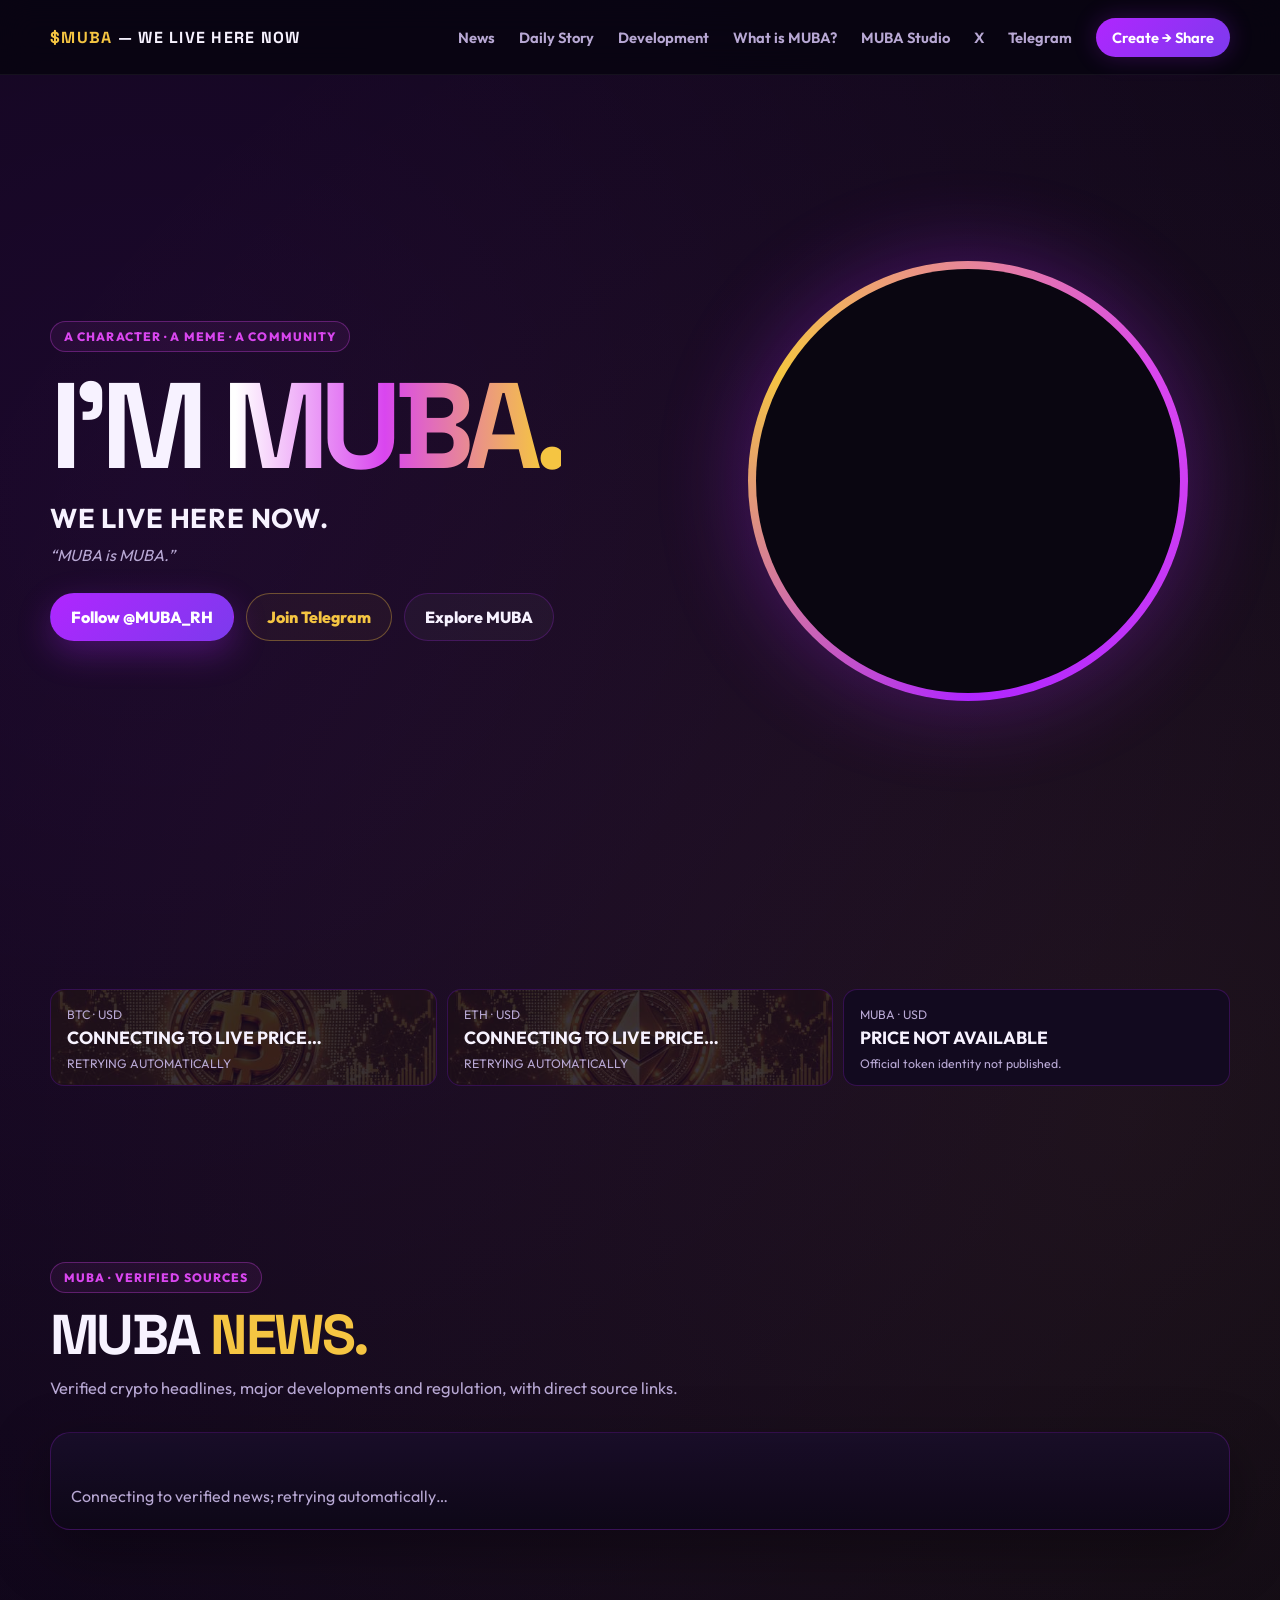
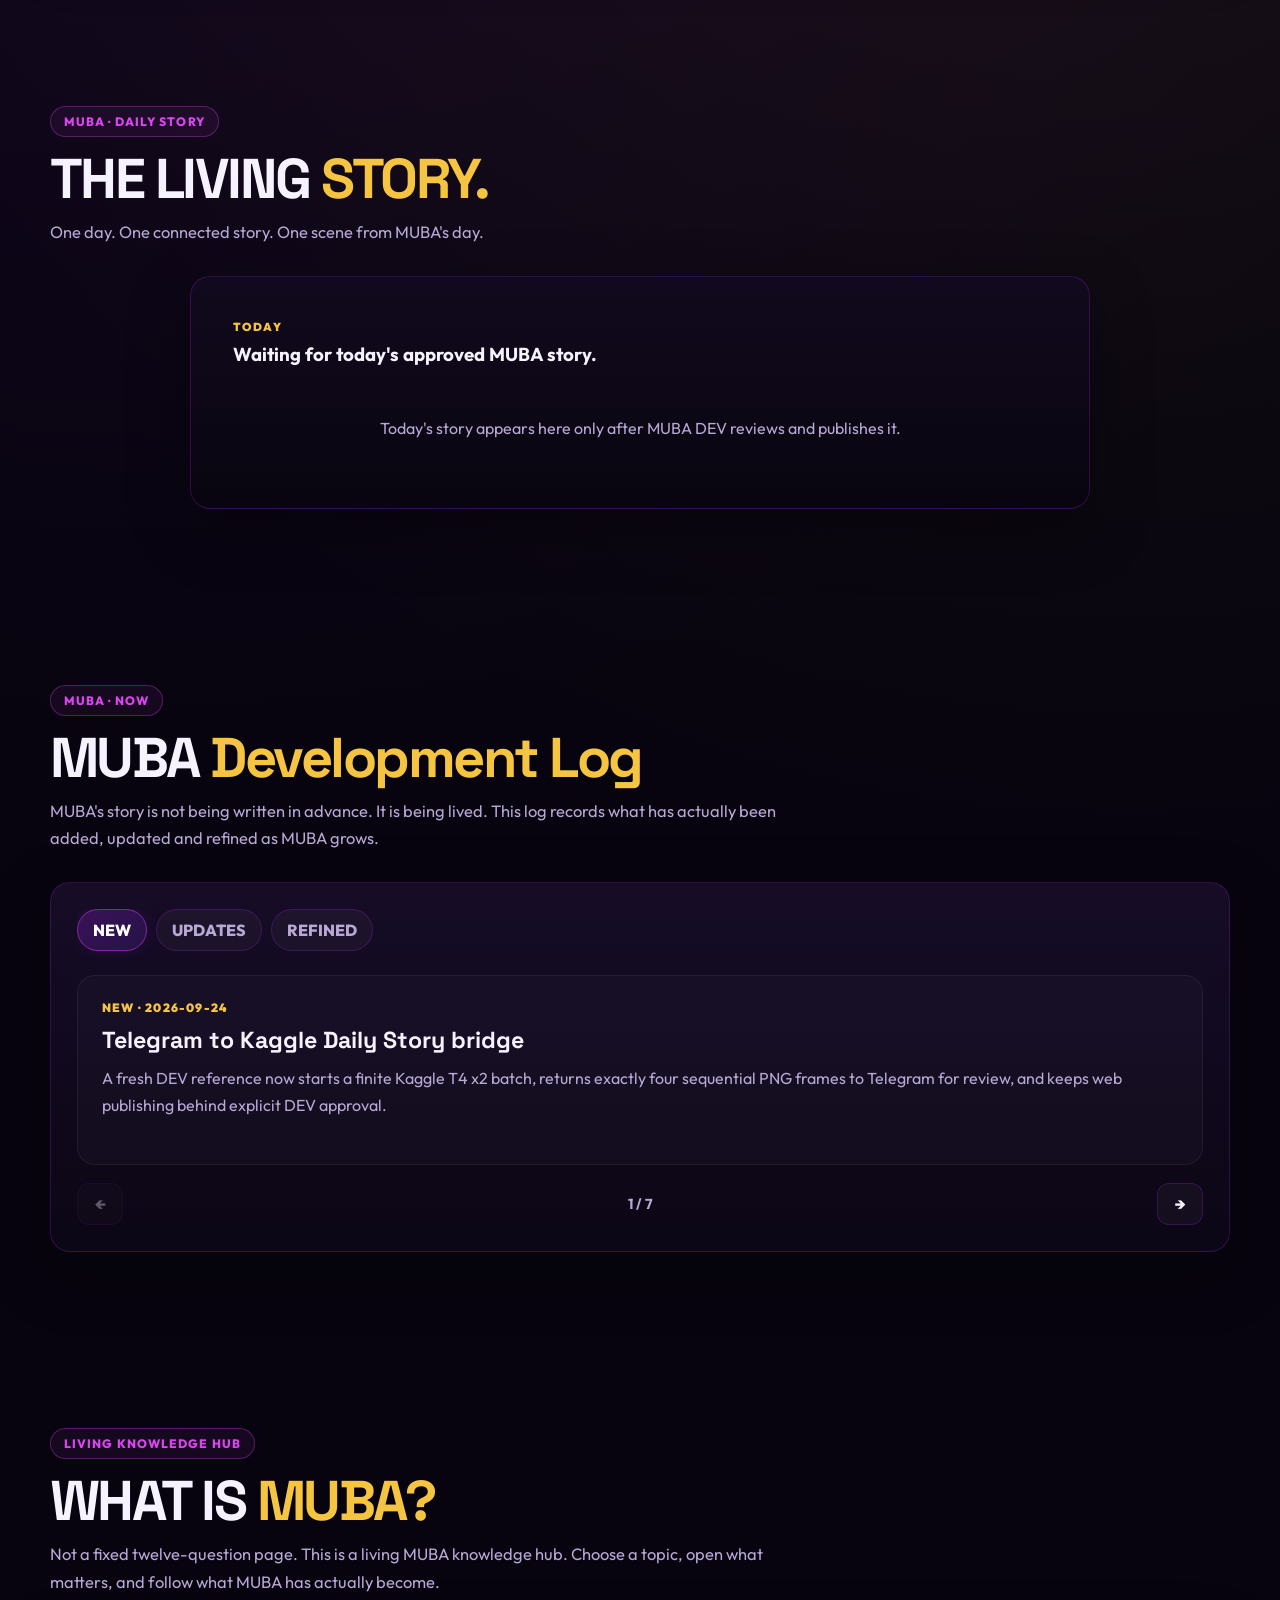
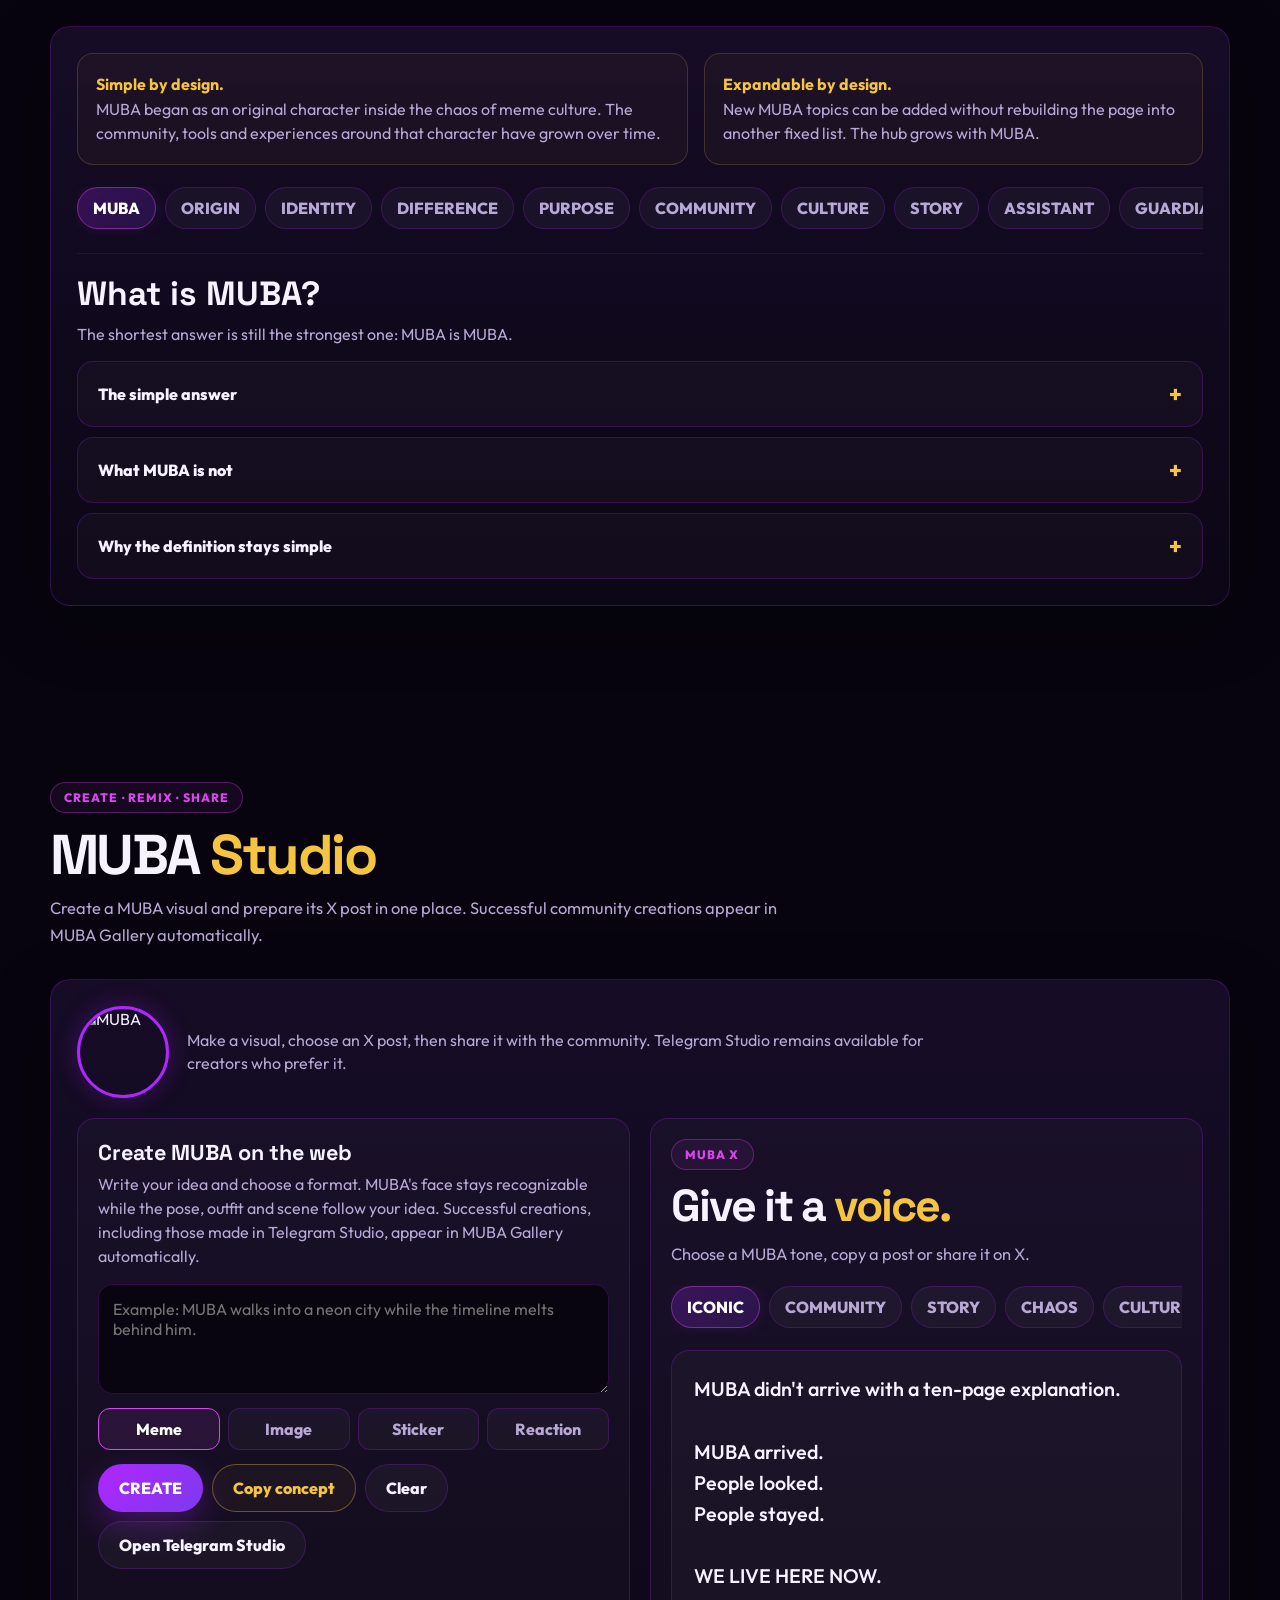
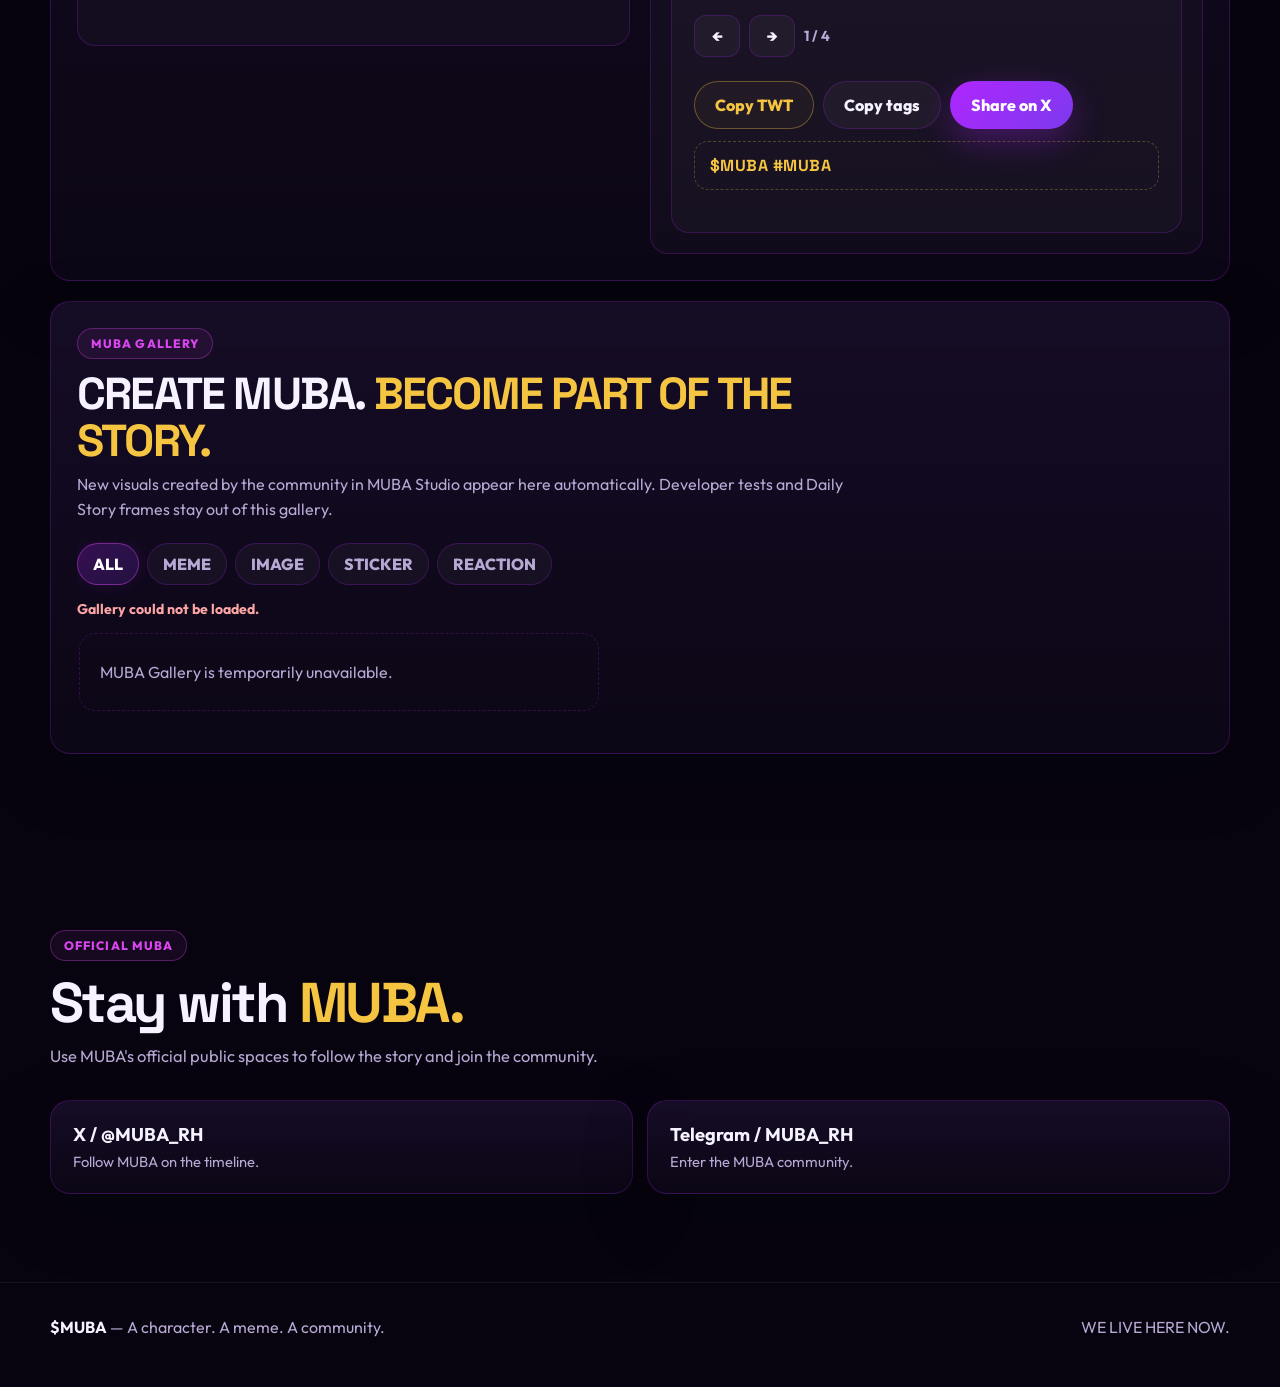
==== commit b2217964: "Remove feather symbol only" ====
--- a/index.html
+++ b/index.html
@@ -864,7 +864,7 @@
                   <button class="btn btn-soft" type="button" id="copy-tags">Copy tags</button>
                   <a class="btn btn-primary" id="share-x" href="#" target="_blank" rel="noopener">Share on X</a>
                 </div>
-                <div class="tags-box" id="share-tags">$MUBA #MUBA 🪶</div>
+                <div class="tags-box" id="share-tags">$MUBA #MUBA </div>
                 <div class="status-text" id="tweet-status" aria-live="polite"></div>
               </div>
             </div>
@@ -916,7 +916,7 @@
   <footer>
     <div class="shell footer-inner">
       <span><strong>$MUBA</strong> — A character. A meme. A community.</span>
-      <span>WE LIVE HERE NOW. 🪶</span>
+      <span>WE LIVE HERE NOW. </span>
     </div>
   </footer>
 
@@ -1303,7 +1303,7 @@
       culture: "CULTURE",
       create: "CREATE"
     };
-    const shareTags = "$MUBA #MUBA 🪶";
+    const shareTags = "$MUBA #MUBA ";
     let tweetCategory = "iconic";
     let tweetIndex = 0;
 
@@ -1356,20 +1356,30 @@
       if (!studioObjectUrl) return;
       event.preventDefault();
       const status = document.getElementById("tweet-status");
+      const shareText = currentTweetWithTags();
       try {
         const response = await fetch(studioObjectUrl);
         const blob = await response.blob();
-        const mime = blob.type && blob.type.startsWith("image/") ? blob.type : "image/jpeg";
+        const mime = blob.type && blob.type.startsWith("image/") ? blob.type.split(";", 1)[0] : "image/jpeg";
         const extension = mime === "image/png" ? "png" : mime === "image/webp" ? "webp" : "jpg";
         const file = new File([blob], "muba." + extension, { type: mime });
-        const payload = { text: currentTweetWithTags(), files: [file] };
+
+        // X on Android may accept EXTRA_TEXT while silently dropping a file from
+        // a combined Web Share payload. Keep the TWT ready on the clipboard and
+        // share the image as the primary native payload so X receives the media.
+        try { await navigator.clipboard.writeText(shareText); } catch (_) {}
+
         if (typeof navigator.share === "function" && (!navigator.canShare || navigator.canShare({ files: [file] }))) {
-          await navigator.share(payload);
-          status.textContent = "MUBA image and TWT opened for sharing.";
+          await navigator.share({ files: [file] });
+          status.textContent = "MUBA image opened for sharing. TWT + tags copied — paste them in X.";
           return;
         }
-        status.textContent = "This browser cannot send the image to X. Opening the TWT only.";
-        window.open("https://twitter.com/intent/tweet?text=" + encodeURIComponent(currentTweetWithTags()), "_blank", "noopener");
+
+        status.textContent = "Native image sharing is unavailable. Image downloaded; TWT + tags copied.";
+        const download = document.createElement("a");
+        download.href = studioObjectUrl;
+        download.download = "muba." + extension;
+        download.click();
       } catch (error) {
         if (error && error.name === "AbortError") return;
         status.textContent = "Image share could not open. Try Share on X again.";
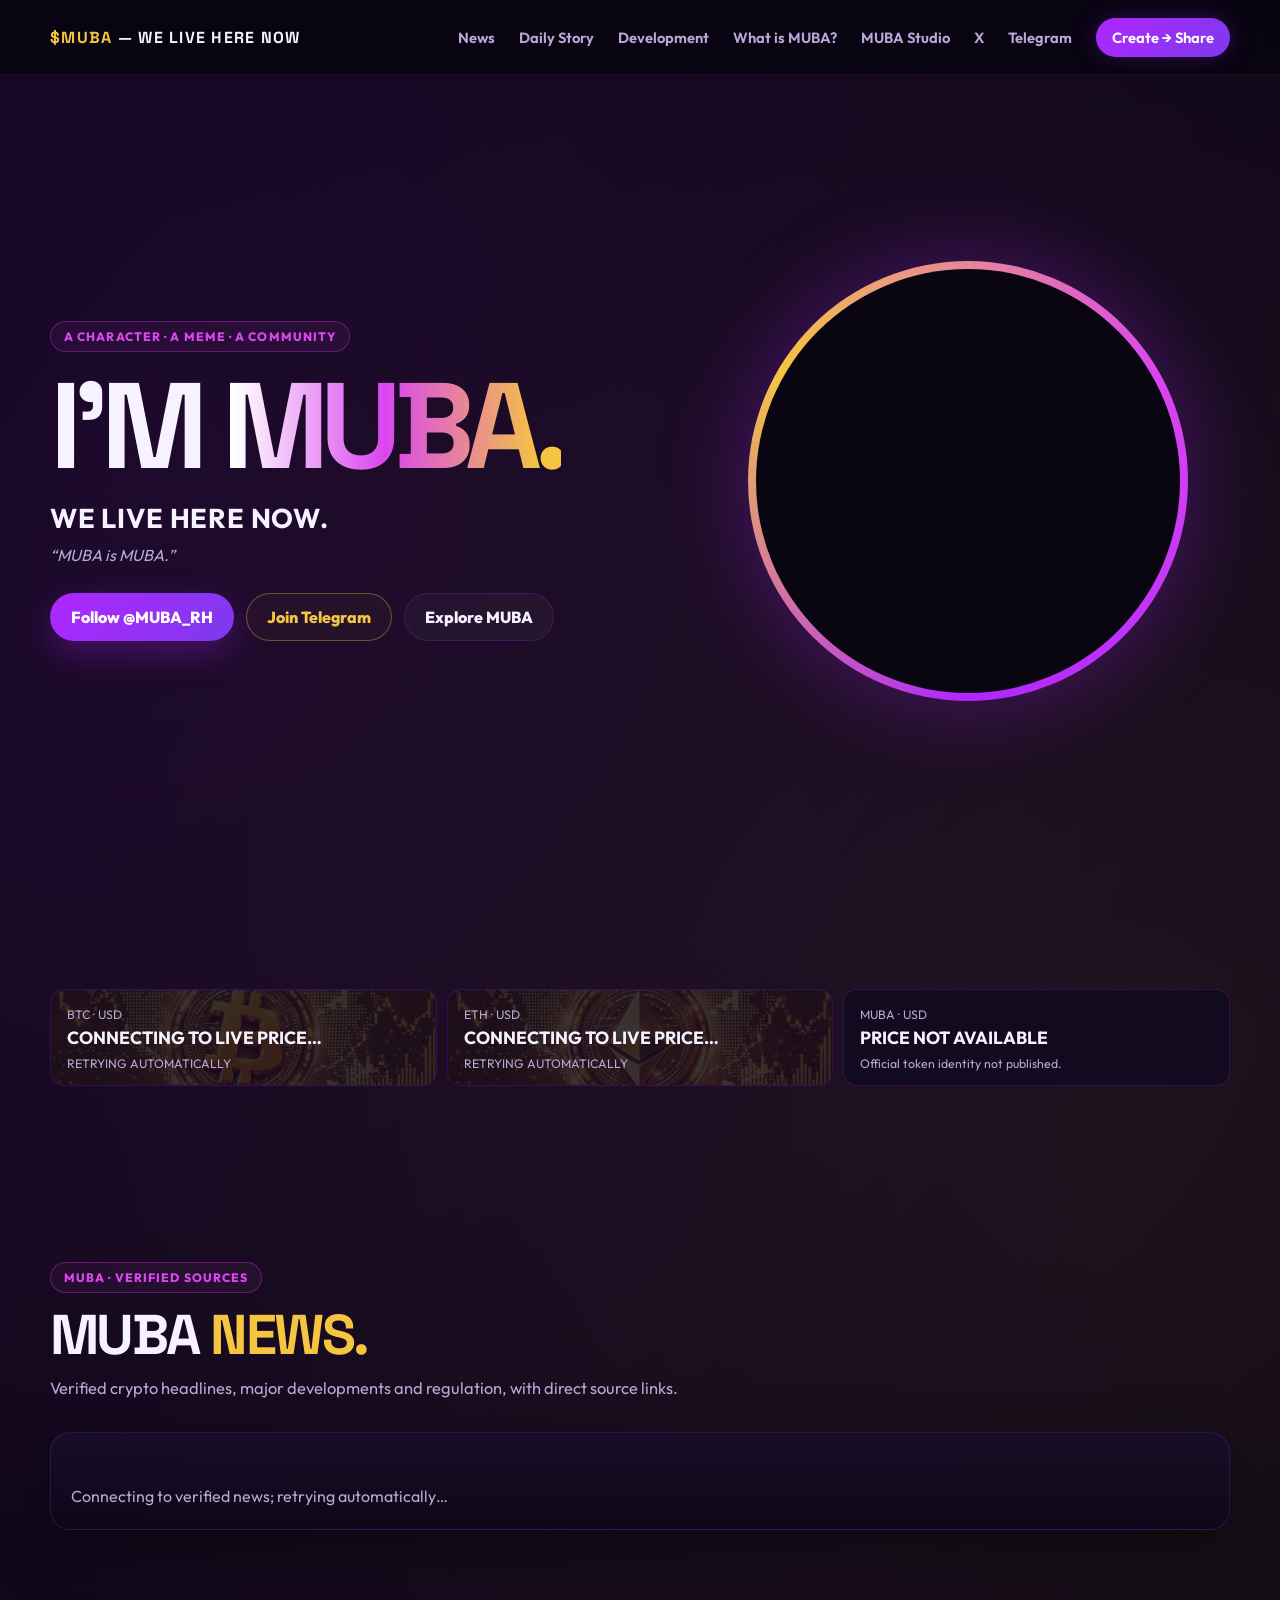
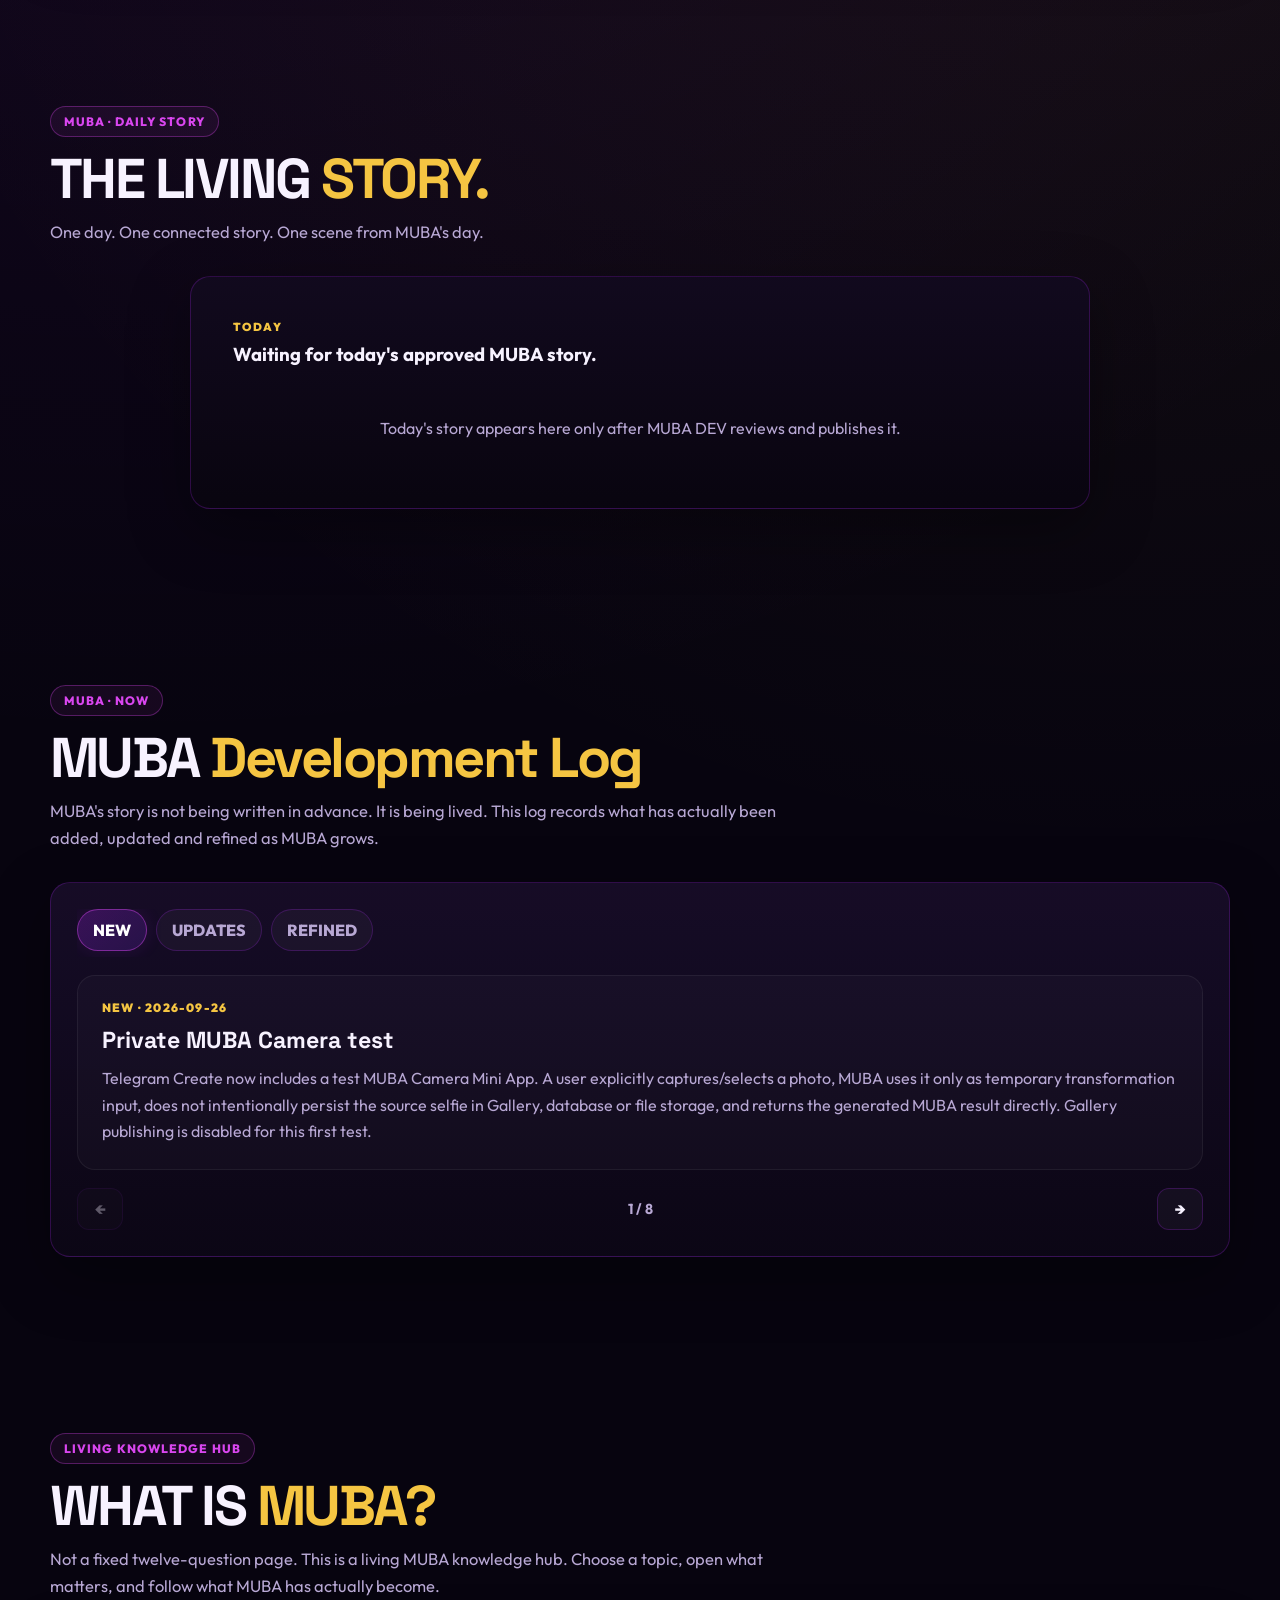
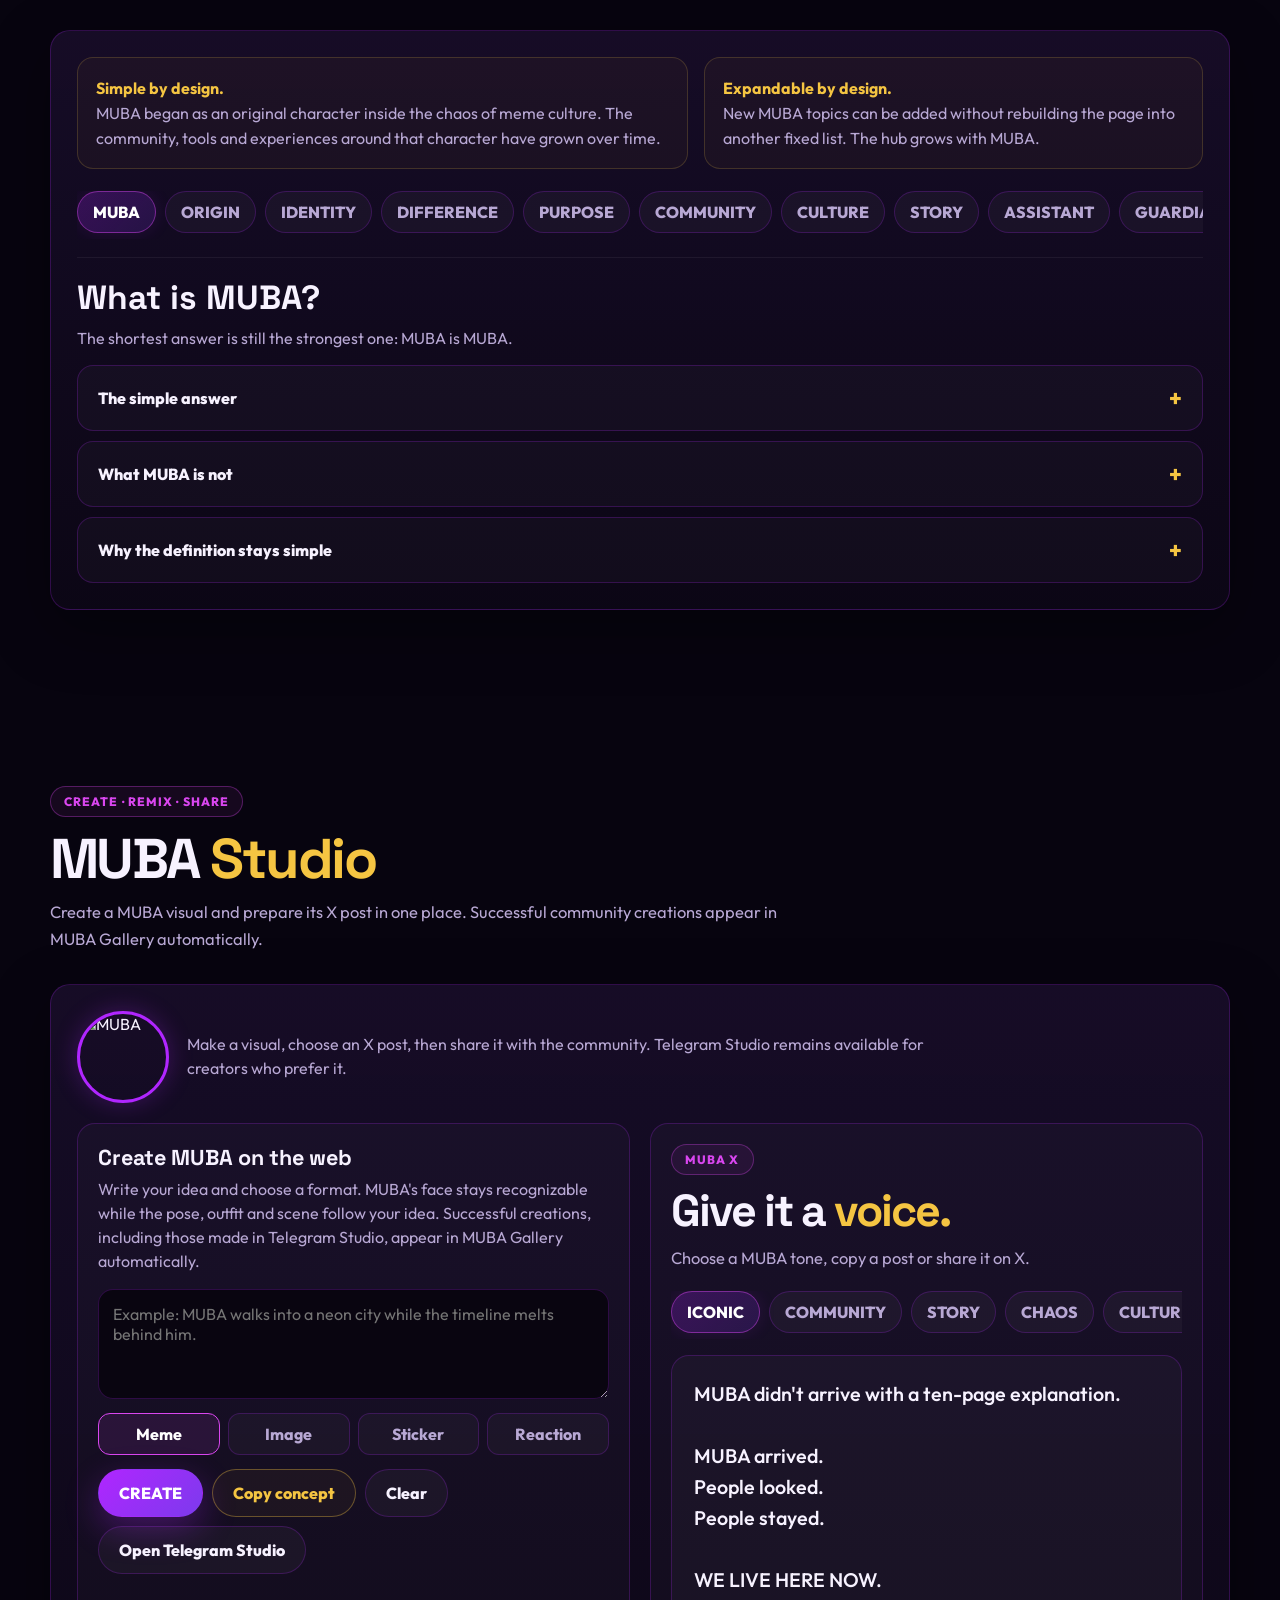
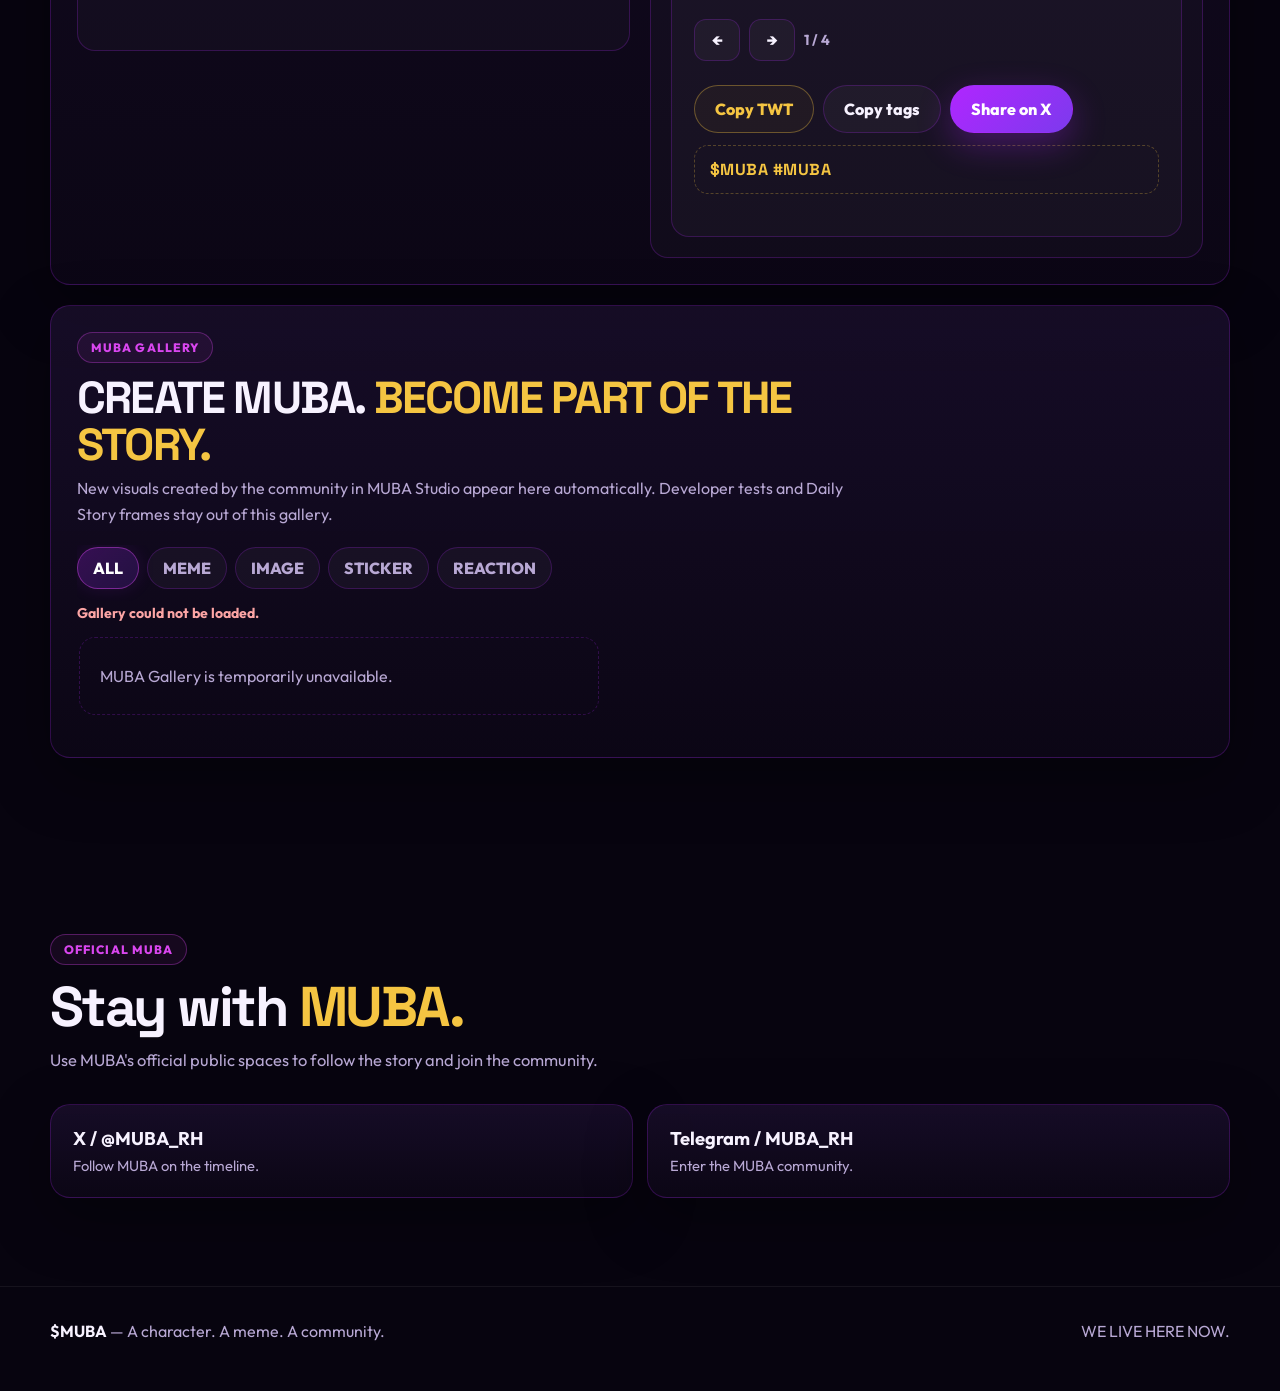
==== commit ac01da7b: "Rebase isolated MUBA Daily Story private archive and DEV review on current main" ====
--- a/index.html
+++ b/index.html
@@ -930,8 +930,8 @@
         if(!response.ok) return;
         const payload=await response.json(); const story=payload.story;
         if(!story) return;
-        document.getElementById("story-date").textContent="MUBA STORY · "+story.day;
-        document.getElementById("story-theme").textContent=story.theme;
+        document.getElementById("story-date").textContent=story.day;
+        document.getElementById("story-theme").textContent=story.story_tr||story.story||story.summary||"";
         const grid=document.getElementById("story-grid");
         const urls=Array.isArray(story.image_urls)?story.image_urls:[];
         if(urls.length!==1 && urls.length!==4){
@@ -941,12 +941,8 @@
         const figures=urls.map((url,i)=>{const figure=document.createElement("figure"); figure.className="story-frame";
           const img=document.createElement("img"); img.src=url; img.alt=urls.length===1?"MUBA Daily Story scene":`MUBA Daily Story archived frame ${i+1}`;
           figure.appendChild(img); return figure;}); grid.replaceChildren(...figures);
-        const twt=document.getElementById("story-twt"); twt.hidden=false; twt.textContent=story.summary||story.twt||"";
-        const shareText=story.twt||story.summary||"";
-        const share=document.getElementById("story-share");
-        const shareX=document.getElementById("story-share-x");
-        shareX.href="https://twitter.com/intent/tweet?text="+encodeURIComponent(shareText)+"&url="+encodeURIComponent(location.origin+location.pathname+"#daily-story");
-        share.hidden=false;
+        document.getElementById("story-twt").hidden=true;
+        document.getElementById("story-share").hidden=true;
         document.getElementById("story-empty").hidden=true;
       }catch(_){ }
     }
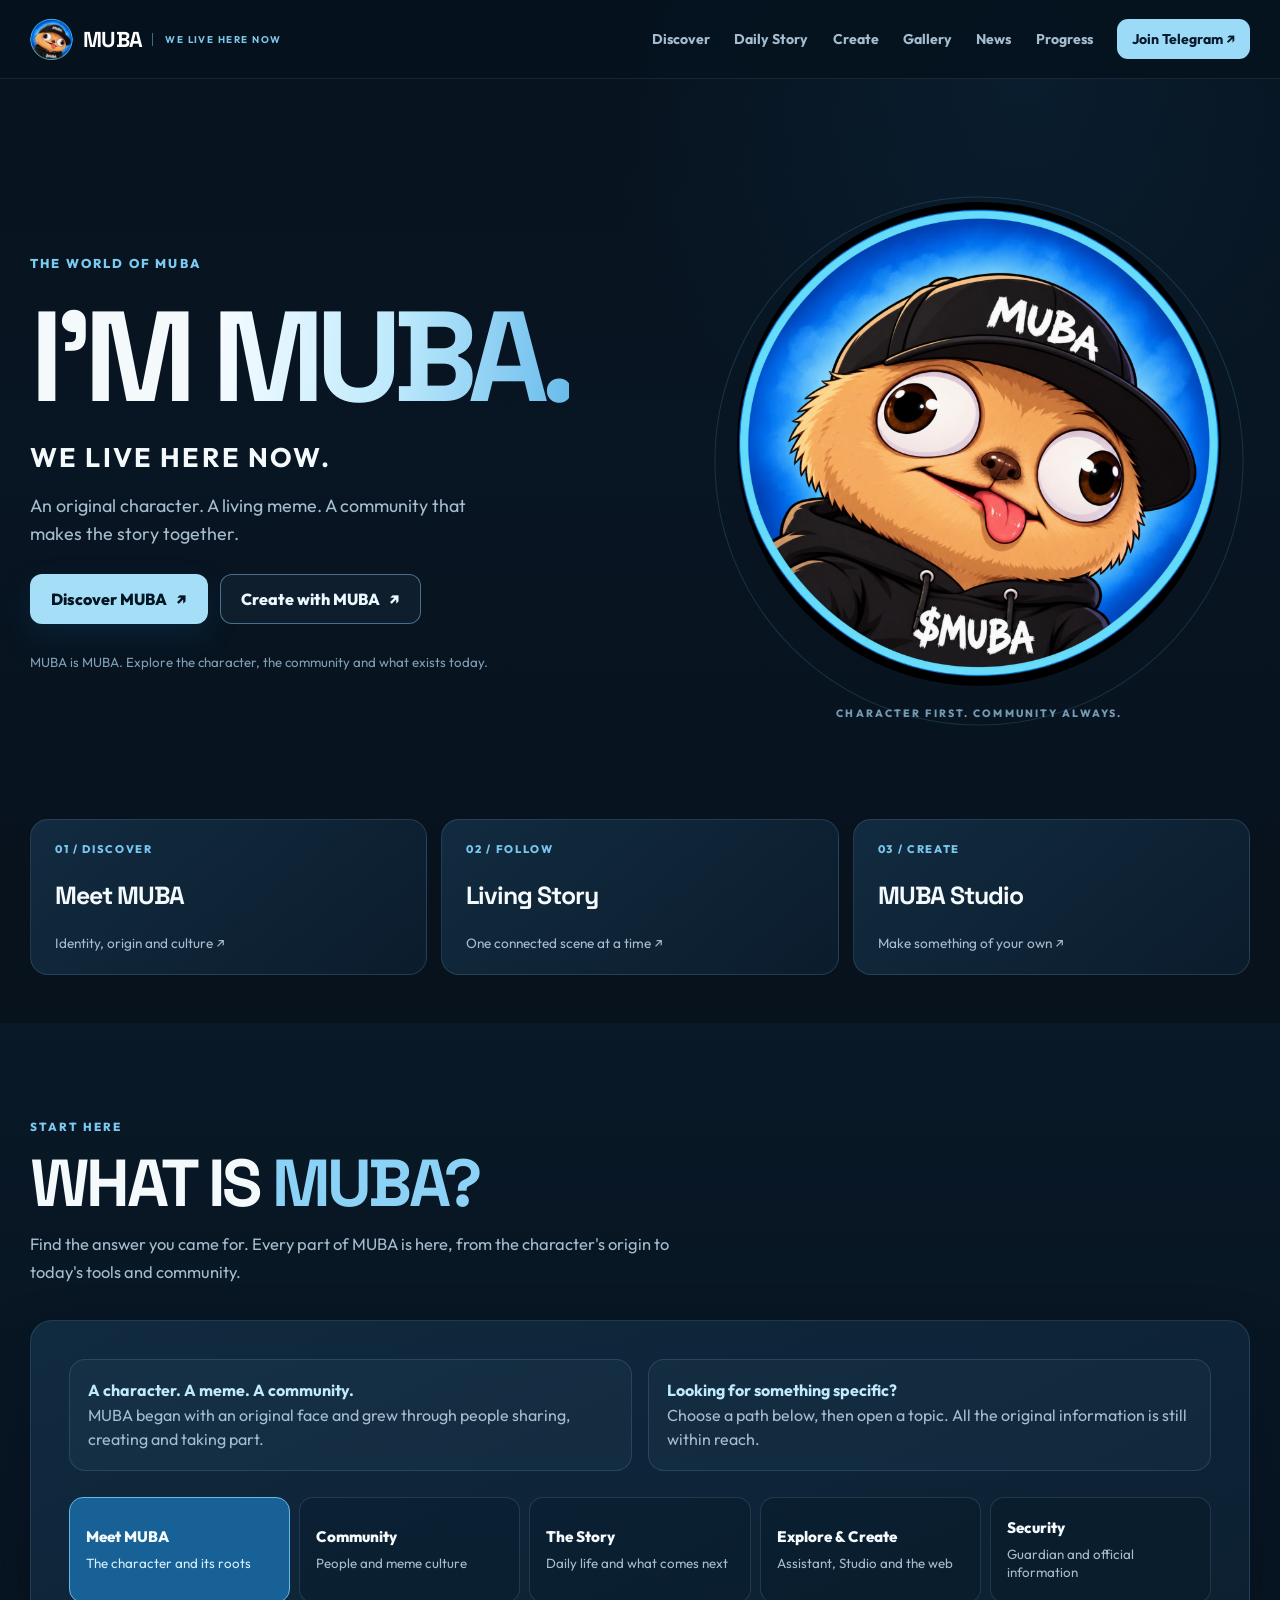
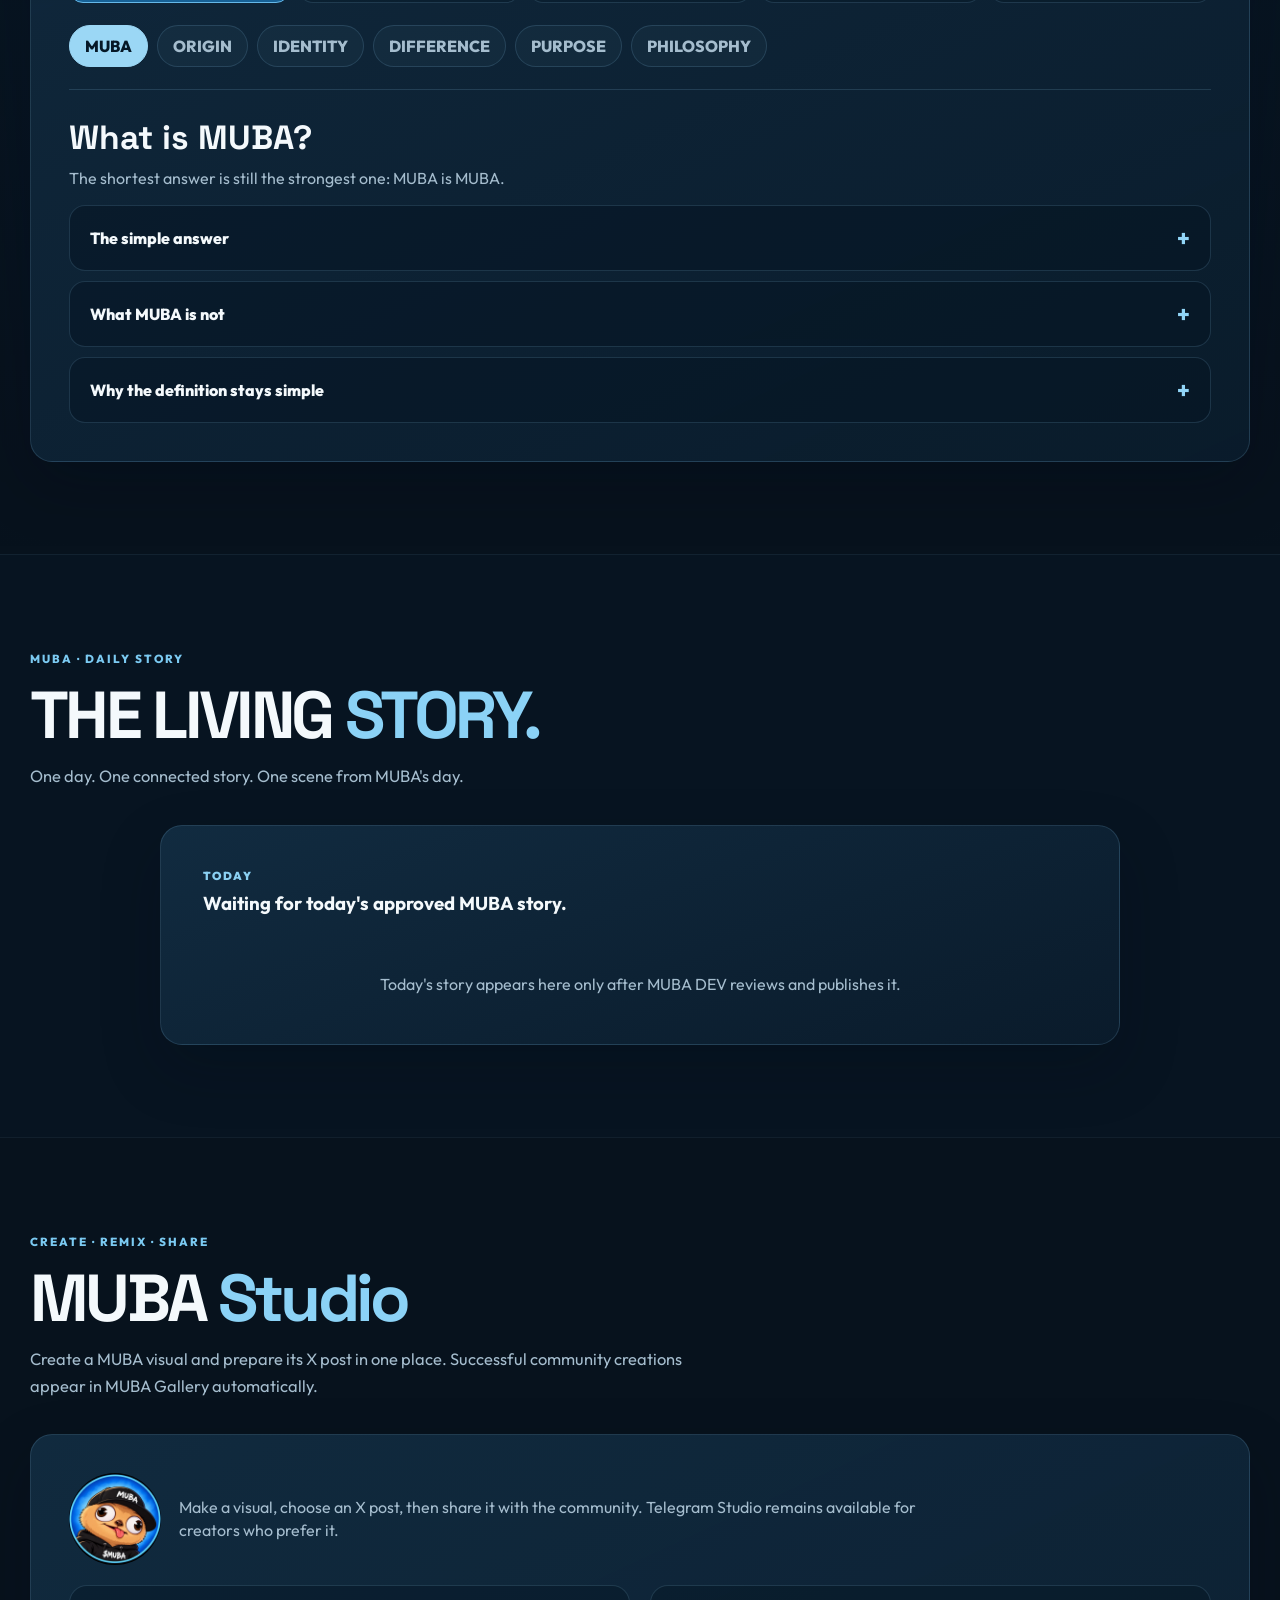
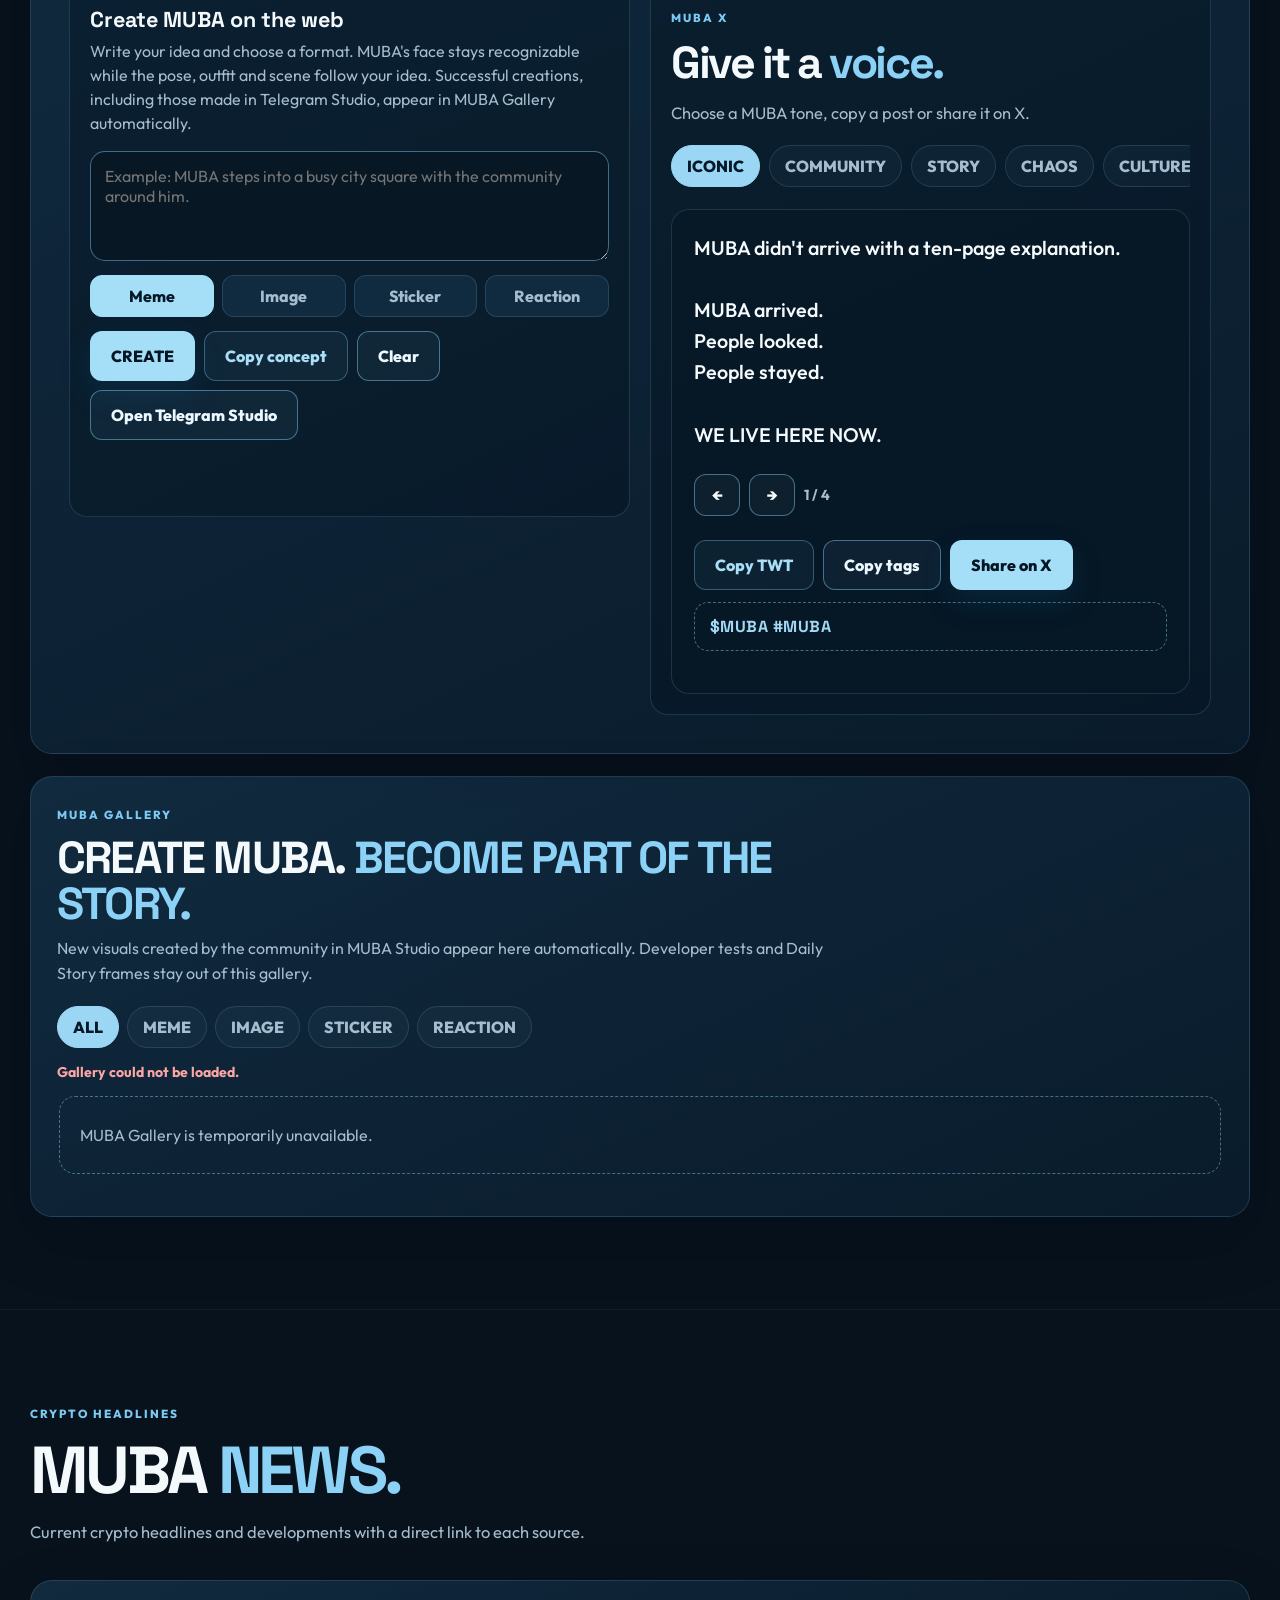
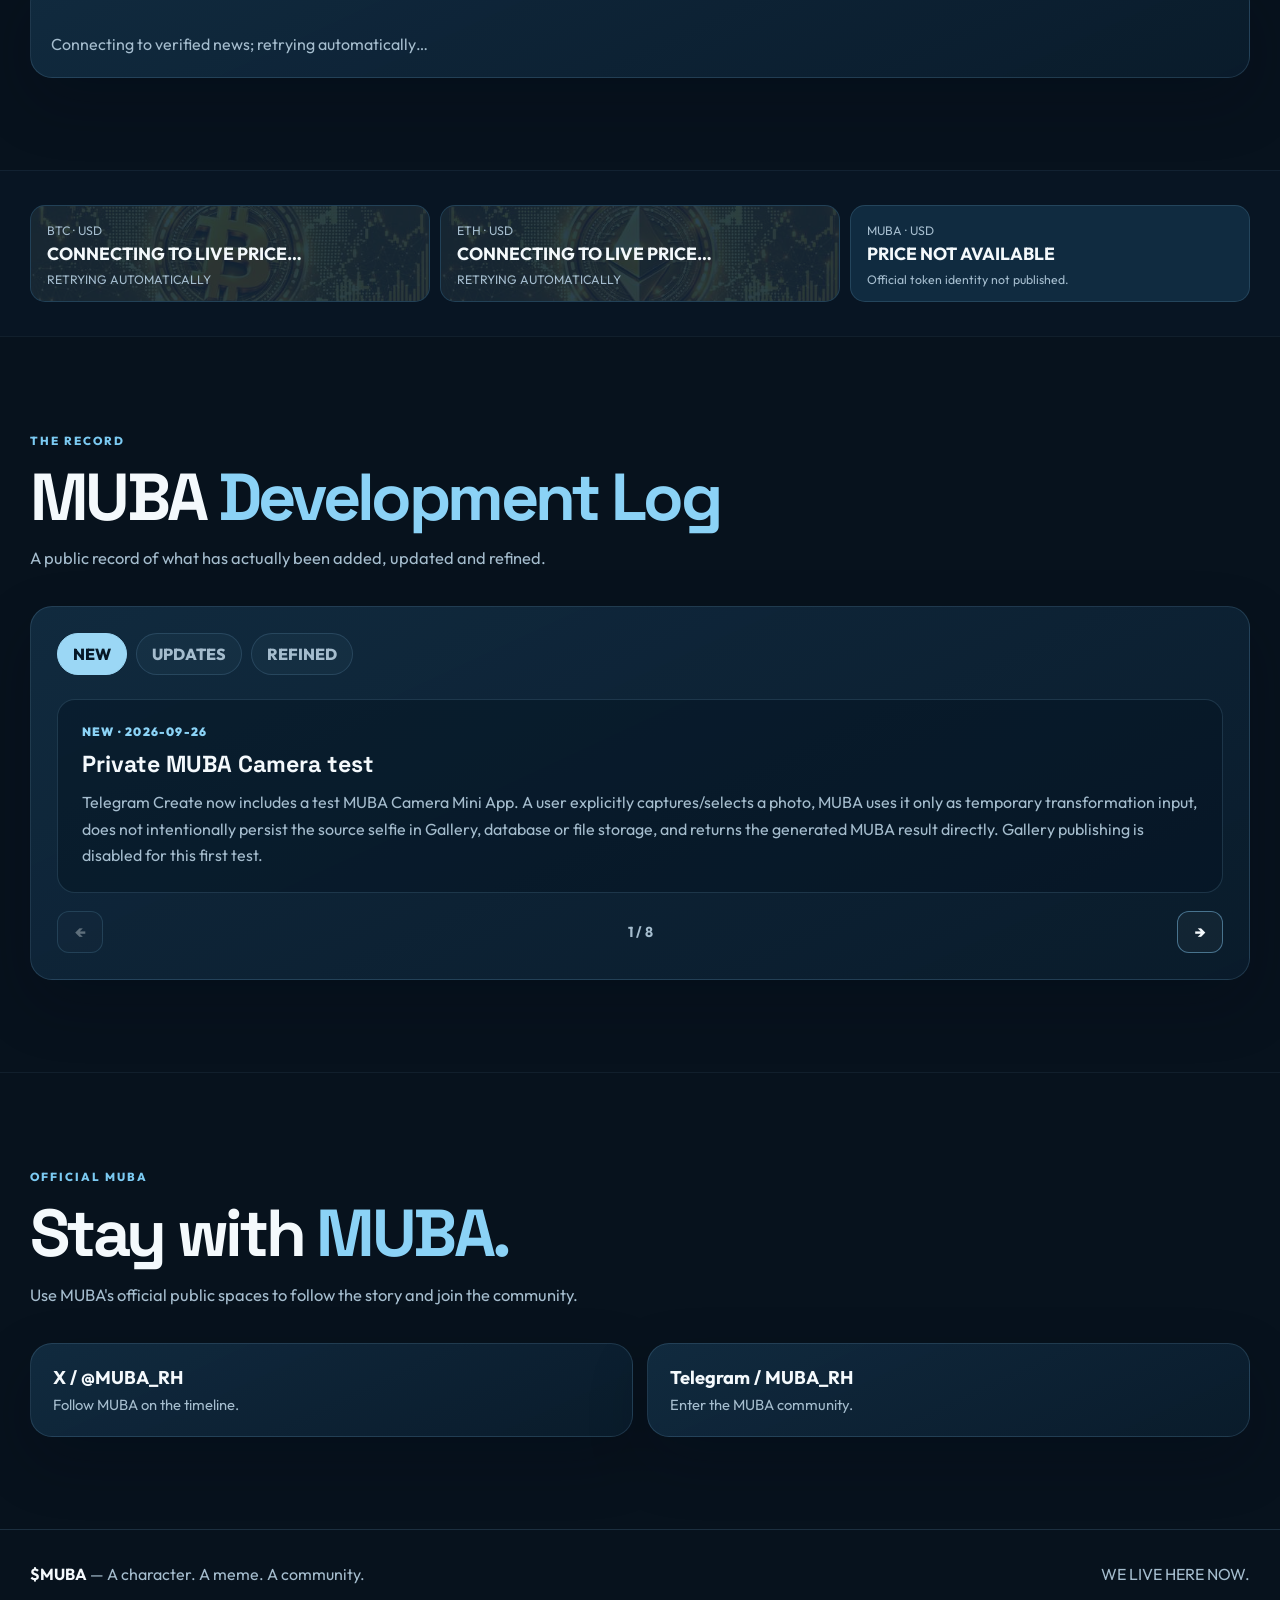
==== commit 08b5335c: "Redesign MUBA web with blue identity and clearer discovery" ====
--- a/index.html
+++ b/index.html
@@ -4,7 +4,7 @@
   <meta charset="UTF-8" />
   <meta name="viewport" content="width=device-width, initial-scale=1.0" />
   <meta name="description" content="MUBA — a character, a meme, a community. Explore the living MUBA story, development log, MUBA Studio and community tools." />
-  <meta name="theme-color" content="#07040f" />
+  <meta name="theme-color" content="#07121d" />
   <meta name="muba-studio-api" content="https://muba-v1dz.onrender.com" />
   <title>MUBA — WE LIVE HERE NOW</title>
   <link rel="preconnect" href="https://fonts.googleapis.com">
@@ -674,21 +674,22 @@
       * { transition: none !important; }
     }
   </style>
+  <link rel="icon" type="image/jpeg" href="./assets/brand/muba-blue-avatar.jpg" />
+  <link rel="stylesheet" href="./assets/brand/web-refresh.css" />
 </head>
 <body>
   <header>
     <div class="shell header-inner">
-      <a class="brand" href="#top"><span>$MUBA</span> — WE LIVE HERE NOW</a>
+      <a class="brand" href="#top" aria-label="MUBA, back to top"><img src="./assets/brand/muba-blue-avatar.jpg" alt="" /><span>MUBA</span><small>WE LIVE HERE NOW</small></a>
       <button class="menu-btn" type="button" id="menu-btn" aria-expanded="false" aria-controls="site-nav">MENU</button>
       <nav class="nav" id="site-nav">
+        <a href="#what-is-muba">Discover</a>
+        <a href="#daily-story">Daily Story</a>
+        <a href="#studio">Create</a>
+        <a href="#gallery">Gallery</a>
         <a href="#news">News</a>
-        <a href="#daily-story">Daily Story</a>
-        <a href="#development">Development</a>
-        <a href="#what-is-muba">What is MUBA?</a>
-        <a href="#studio">MUBA Studio</a>
-        <a href="https://x.com/MUBA_RH" target="_blank" rel="noopener">X</a>
-        <a href="https://t.me/MUBA_RH" target="_blank" rel="noopener">Telegram</a>
-        <a class="nav-cta" href="#studio">Create → Share</a>
+        <a href="#development">Progress</a>
+        <a class="nav-cta" href="https://t.me/MUBA_RH" target="_blank" rel="noopener">Join Telegram ↗</a>
       </nav>
     </div>
   </header>
@@ -697,49 +698,47 @@
     <div class="shell">
       <section class="hero" aria-labelledby="hero-title">
         <div>
-          <div class="eyebrow">A CHARACTER · A MEME · A COMMUNITY</div>
+          <div class="eyebrow">THE WORLD OF MUBA</div>
           <h1 id="hero-title">I'M <span>MUBA.</span></h1>
           <p class="hero-sub">WE LIVE HERE NOW.</p>
-          <p class="hero-quote">“MUBA is MUBA.”</p>
+          <p class="hero-quote">An original character. A living meme. A community that makes the story together.</p>
           <div class="hero-actions">
-            <a class="btn btn-primary" href="https://x.com/MUBA_RH" target="_blank" rel="noopener">Follow @MUBA_RH</a>
-            <a class="btn btn-secondary" href="https://t.me/MUBA_RH" target="_blank" rel="noopener">Join Telegram</a>
-            <a class="btn btn-soft" href="#what-is-muba">Explore MUBA</a>
+            <a class="btn btn-primary" href="#what-is-muba">Discover MUBA <span aria-hidden="true">↗</span></a>
+            <a class="btn btn-soft" href="#studio">Create with MUBA <span aria-hidden="true">↗</span></a>
           </div>
+          <p class="hero-footnote">MUBA is MUBA. Explore the character, the community and what exists today.</p>
         </div>
         <div class="mascot-wrap">
-          <div class="ring" aria-hidden="true">
-            <div class="ring-inner">
-              <img src="https://pbs.twimg.com/profile_images/2096316602623156224/FZ7iqD2r.jpg" alt="MUBA" />
-            </div>
+          <div class="mascot-stage">
+            <img src="./assets/brand/muba-blue-avatar.jpg" alt="MUBA, the wide-eyed character in a black cap and hoodie" />
+            <span class="mascot-caption">CHARACTER FIRST. COMMUNITY ALWAYS.</span>
           </div>
         </div>
       </section>
-
+      <div class="pathways" aria-label="Explore MUBA sections">
+        <a href="#what-is-muba"><span>01 / DISCOVER</span><strong>Meet MUBA</strong><small>Identity, origin and culture ↗</small></a>
+        <a href="#daily-story"><span>02 / FOLLOW</span><strong>Living Story</strong><small>One connected scene at a time ↗</small></a>
+        <a href="#studio"><span>03 / CREATE</span><strong>MUBA Studio</strong><small>Make something of your own ↗</small></a>
+      </div>
     </div>
 
 
-    <section class="section" id="live-price" aria-label="Live crypto prices">
-      <div class="shell">
-        <div class="price-bar" id="price-bar">
-          <div class="price-card" data-asset="BTC"><span>BTC · USD</span><strong>CONNECTING TO LIVE PRICE…</strong><span class="price-detail"></span></div>
-          <div class="price-card" data-asset="ETH"><span>ETH · USD</span><strong>CONNECTING TO LIVE PRICE…</strong><span class="price-detail"></span></div>
-          <div class="price-card" data-asset="MUBA"><span>MUBA · USD</span><strong>PRICE NOT AVAILABLE</strong><span class="price-detail">Official token identity not published.</span></div>
-        </div>
-      </div>
-    </section>
-
-    <section class="section" id="news">
+    <section class="section" id="what-is-muba">
       <div class="shell">
         <div class="section-head">
-          <div class="eyebrow">MUBA · VERIFIED SOURCES</div>
-          <h2 class="section-title">MUBA <span>NEWS.</span></h2>
-          <p class="section-copy">Verified crypto headlines, major developments and regulation, with direct source links.</p>
+          <div class="eyebrow">START HERE</div>
+          <h2 class="section-title">WHAT IS <span>MUBA?</span></h2>
+          <p class="section-copy">Find the answer you came for. Every part of MUBA is here, from the character's origin to today's tools and community.</p>
         </div>
-        <div class="card news-shell">
-          <div class="news-filters" id="news-filters" aria-label="News categories"></div>
-          <div class="news-list" id="news-list" aria-live="polite"></div>
-          <p class="news-note" id="news-status">Connecting to verified news…</p>
+
+        <div class="knowledge-shell card">
+          <div class="knowledge-intro">
+            <div class="knowledge-note"><strong>A character. A meme. A community.</strong><br>MUBA began with an original face and grew through people sharing, creating and taking part.</div>
+            <div class="knowledge-note"><strong>Looking for something specific?</strong><br>Choose a path below, then open a topic. All the original information is still within reach.</div>
+          </div>
+          <div class="knowledge-groups" id="knowledge-groups" aria-label="MUBA discovery paths"></div>
+          <div class="topic-tabs" id="topic-tabs" aria-label="MUBA knowledge topics"></div>
+          <div class="topic-panel" id="topic-panel" aria-live="polite"></div>
         </div>
       </div>
     </section>
@@ -763,44 +762,6 @@
         </div>
       </div>
     </section>
-    <section class="section" id="development">
-      <div class="shell">
-        <div class="section-head">
-          <div class="eyebrow">MUBA · NOW</div>
-          <h2 class="section-title">MUBA <span>Development Log</span></h2>
-          <p class="section-copy">MUBA's story is not being written in advance. It is being lived. This log records what has actually been added, updated and refined as MUBA grows.</p>
-        </div>
-        <div class="devlog-panel card">
-          <div class="dev-tabs" id="dev-tabs" aria-label="Development log categories"></div>
-          <article class="dev-entry" id="dev-entry" aria-live="polite"></article>
-          <div class="pager">
-            <button class="icon-btn" id="dev-prev" type="button" aria-label="Previous development entry">←</button>
-            <span class="pager-count" id="dev-count"></span>
-            <button class="icon-btn" id="dev-next" type="button" aria-label="Next development entry">→</button>
-          </div>
-        </div>
-      </div>
-    </section>
-
-    <section class="section" id="what-is-muba">
-      <div class="shell">
-        <div class="section-head">
-          <div class="eyebrow">LIVING KNOWLEDGE HUB</div>
-          <h2 class="section-title">WHAT IS <span>MUBA?</span></h2>
-          <p class="section-copy">Not a fixed twelve-question page. This is a living MUBA knowledge hub. Choose a topic, open what matters, and follow what MUBA has actually become.</p>
-        </div>
-
-        <div class="knowledge-shell card">
-          <div class="knowledge-intro">
-            <div class="knowledge-note"><strong>Simple by design.</strong><br>MUBA began as an original character inside the chaos of meme culture. The community, tools and experiences around that character have grown over time.</div>
-            <div class="knowledge-note"><strong>Expandable by design.</strong><br>New MUBA topics can be added without rebuilding the page into another fixed list. The hub grows with MUBA.</div>
-          </div>
-          <div class="topic-tabs" id="topic-tabs" aria-label="MUBA knowledge topics"></div>
-          <div class="topic-panel" id="topic-panel" aria-live="polite"></div>
-        </div>
-      </div>
-    </section>
-
     <section class="section" id="studio">
       <div class="shell">
         <div class="section-head">
@@ -811,14 +772,14 @@
 
         <div class="studio-workspace card">
           <div class="studio-identity">
-            <img src="https://pbs.twimg.com/profile_images/2096316602623156224/FZ7iqD2r.jpg" alt="MUBA" />
+            <img src="./assets/brand/muba-blue-avatar.jpg" alt="MUBA" />
             <p>Make a visual, choose an X post, then share it with the community. Telegram Studio remains available for creators who prefer it.</p>
           </div>
           <div class="studio-grid">
           <div class="prompt-box" id="web-studio">
             <h3>Create MUBA on the web</h3>
             <p>Write your idea and choose a format. MUBA's face stays recognizable while the pose, outfit and scene follow your idea. Successful creations, including those made in Telegram Studio, appear in MUBA Gallery automatically.</p>
-            <textarea id="studio-prompt" maxlength="120" placeholder="Example: MUBA walks into a neon city while the timeline melts behind him."></textarea>
+            <textarea id="studio-prompt" maxlength="120" placeholder="Example: MUBA steps into a busy city square with the community around him."></textarea>
             <div class="creator-types" id="creator-types">
               <button class="creator-type active" type="button" data-kind="meme">Meme</button>
               <button class="creator-type" type="button" data-kind="image">Image</button>
@@ -892,6 +853,50 @@
       </div>
     </section>
 
+    <section class="section" id="news">
+      <div class="shell">
+        <div class="section-head">
+          <div class="eyebrow">CRYPTO HEADLINES</div>
+          <h2 class="section-title">MUBA <span>NEWS.</span></h2>
+          <p class="section-copy">Current crypto headlines and developments with a direct link to each source.</p>
+        </div>
+        <div class="card news-shell">
+          <div class="news-filters" id="news-filters" aria-label="News categories"></div>
+          <div class="news-list" id="news-list" aria-live="polite"></div>
+          <p class="news-note" id="news-status">Connecting to verified news…</p>
+        </div>
+      </div>
+    </section>
+
+    <section class="section" id="live-price" aria-label="Live crypto prices">
+      <div class="shell">
+        <div class="price-bar" id="price-bar">
+          <div class="price-card" data-asset="BTC"><span>BTC · USD</span><strong>CONNECTING TO LIVE PRICE…</strong><span class="price-detail"></span></div>
+          <div class="price-card" data-asset="ETH"><span>ETH · USD</span><strong>CONNECTING TO LIVE PRICE…</strong><span class="price-detail"></span></div>
+          <div class="price-card" data-asset="MUBA"><span>MUBA · USD</span><strong>PRICE NOT AVAILABLE</strong><span class="price-detail">Official token identity not published.</span></div>
+        </div>
+      </div>
+    </section>
+
+    <section class="section" id="development">
+      <div class="shell">
+        <div class="section-head">
+          <div class="eyebrow">THE RECORD</div>
+          <h2 class="section-title">MUBA <span>Development Log</span></h2>
+          <p class="section-copy">A public record of what has actually been added, updated and refined.</p>
+        </div>
+        <div class="devlog-panel card">
+          <div class="dev-tabs" id="dev-tabs" aria-label="Development log categories"></div>
+          <article class="dev-entry" id="dev-entry" aria-live="polite"></article>
+          <div class="pager">
+            <button class="icon-btn" id="dev-prev" type="button" aria-label="Previous development entry">←</button>
+            <span class="pager-count" id="dev-count"></span>
+            <button class="icon-btn" id="dev-next" type="button" aria-label="Next development entry">→</button>
+          </div>
+        </div>
+      </div>
+    </section>
+
     <section class="section">
       <div class="shell">
         <div class="section-head">
@@ -931,7 +936,7 @@
         const payload=await response.json(); const story=payload.story;
         if(!story) return;
         document.getElementById("story-date").textContent=story.day;
-        document.getElementById("story-theme").textContent=story.story_tr||story.story||story.summary||"";
+        document.getElementById("story-theme").textContent=story.story||story.summary||"Today's story is waiting for its English text.";
         const grid=document.getElementById("story-grid");
         const urls=Array.isArray(story.image_urls)?story.image_urls:[];
         if(urls.length!==1 && urls.length!==4){
@@ -1226,11 +1231,39 @@
       }
     ];
 
+    const knowledgeGroups = [
+      { key: "meet", label: "Meet MUBA", hint: "The character and its roots", topics: ["muba", "origin", "identity", "difference", "purpose", "philosophy"] },
+      { key: "culture", label: "Community", hint: "People and meme culture", topics: ["community", "culture"] },
+      { key: "story", label: "The Story", hint: "Daily life and what comes next", topics: ["story", "daily", "today", "future"] },
+      { key: "tools", label: "Explore & Create", hint: "Assistant, Studio and the web", topics: ["assistant", "studio", "share", "website"] },
+      { key: "safety", label: "Security", hint: "Guardian and official information", topics: ["guardian", "security"] }
+    ];
+    let activeGroup = "meet";
     let activeTopic = "muba";
+
+    function renderKnowledgeGroups() {
+      const root = document.getElementById("knowledge-groups");
+      root.replaceChildren(...knowledgeGroups.map(group => {
+        const button = document.createElement("button");
+        button.type = "button";
+        button.className = "knowledge-group" + (group.key === activeGroup ? " active" : "");
+        button.setAttribute("aria-pressed", String(group.key === activeGroup));
+        button.innerHTML = '<strong>' + group.label + '</strong><small>' + group.hint + '</small>';
+        button.addEventListener("click", () => {
+          activeGroup = group.key;
+          activeTopic = group.topics[0];
+          renderKnowledgeGroups();
+          renderTopicTabs();
+          renderTopicPanel();
+        });
+        return button;
+      }));
+    }
 
     function renderTopicTabs() {
       const root = document.getElementById("topic-tabs");
-      root.innerHTML = knowledge.map(topic =>
+      const selected = knowledgeGroups.find(group => group.key === activeGroup) || knowledgeGroups[0];
+      root.innerHTML = knowledge.filter(topic => selected.topics.includes(topic.key)).map(topic =>
         '<button class="chip ' + (topic.key === activeTopic ? 'active' : '') + '" type="button" data-topic="' + topic.key + '">' + topic.label + '</button>'
       ).join("");
       root.querySelectorAll("[data-topic]").forEach(button => {
@@ -1502,10 +1535,12 @@
         const payload=await response.json();
         const items=Array.isArray(payload.items) ? payload.items : [];
         if (!items.length) {
+          if (galleryKind === "all") document.getElementById("gallery-filters").hidden = true;
           strip.innerHTML='<div class="gallery-empty">Community Gallery is ready. New user creations will appear here automatically.</div>';
           status.textContent="";
           return;
         }
+        document.getElementById("gallery-filters").hidden = false;
         strip.innerHTML=items.map(item => {
           const kind=item.kind==="emoji" ? "REACTION" : String(item.kind || "image").toUpperCase();
           const source=item.source==="telegram" ? "TELEGRAM STUDIO" : "WEB STUDIO";
@@ -1684,6 +1719,7 @@
     }));
 
     loadDevelopmentHistory();
+    renderKnowledgeGroups();
     renderTopicTabs();
     renderTopicPanel();
     renderTweetTabs();
--- a/assets/brand/web-refresh.css
+++ b/assets/brand/web-refresh.css
@@ -0,0 +1,265 @@
+/* MUBA web refresh: presentation only. Runtime element IDs and API contracts stay in index.html. */
+:root {
+  --bg: #07121d;
+  --bg-soft: #0b1a29;
+  --card: #0d2234;
+  --card-strong: #0e2538;
+  --purple: #1782ce;
+  --purple-2: #1767a8;
+  --pink: #71c9f4;
+  --gold: #a9ddf2;
+  --text: #f4f9fc;
+  --muted: #a5bdce;
+  --line: rgba(139, 197, 230, .17);
+  --line-strong: rgba(135, 210, 248, .46);
+  --success: #9fe1bc;
+  --radius: 22px;
+  --shadow: 0 24px 60px rgba(0, 9, 20, .23);
+}
+html { scroll-padding-top: 92px; }
+body {
+  background: #07121d;
+  color: var(--text);
+}
+body::before {
+  content: "";
+  position: fixed;
+  inset: 0;
+  z-index: -1;
+  pointer-events: none;
+  background:
+    radial-gradient(circle at 80% 8%, rgba(28, 113, 177, .11), transparent 33%),
+    linear-gradient(180deg, #07121d, #081522 50%, #07121d);
+}
+::selection { color: #06121d; background: #a7def8; }
+:focus-visible { outline: 2px solid #8bd6fa; outline-offset: 3px; }
+[hidden] { display: none !important; }
+.shell { width: min(1220px, calc(100% - 48px)); }
+.section { padding: 92px 0; scroll-margin-top: 74px; }
+.section + .section { border-top: 1px solid rgba(141, 192, 222, .08); }
+.section-head { max-width: 770px; margin-bottom: 34px; }
+.eyebrow {
+  padding: 0;
+  color: #7bcaf2;
+  background: transparent;
+  border: 0;
+  border-radius: 0;
+  font-size: .73rem;
+  letter-spacing: .17em;
+}
+.section-title {
+  font-size: clamp(2.3rem, 5.2vw, 4.15rem);
+  line-height: 1.06;
+  letter-spacing: -.055em;
+  margin: 13px 0 13px;
+}
+.section-title span,
+.gallery-head h3 span { color: #8bd2f6; }
+.section-copy { color: var(--muted); max-width: 660px; }
+.card {
+  background: linear-gradient(155deg, rgba(19, 46, 68, .87), rgba(10, 28, 44, .95));
+  border: 1px solid var(--line);
+  box-shadow: var(--shadow);
+}
+
+header {
+  background: rgba(6, 19, 31, .91);
+  border-bottom: 1px solid rgba(154, 208, 238, .11);
+  backdrop-filter: blur(18px);
+}
+.header-inner { min-height: 78px; }
+.brand { display: inline-flex; align-items: center; gap: 10px; letter-spacing: -.045em; }
+.brand img { width: 43px; height: 43px; border-radius: 50%; object-fit: cover; }
+.brand span { color: #fff; font-size: 1.35rem; }
+.brand small {
+  color: #7ec6e9;
+  font: 700 .61rem 'Outfit', system-ui, sans-serif;
+  letter-spacing: .15em;
+  border-left: 1px solid var(--line-strong);
+  padding-left: 12px;
+}
+.nav { gap: clamp(12px, 1.9vw, 27px); }
+.nav a { font-size: .88rem; font-weight: 700; }
+.nav a:hover { color: #8bd6fa; }
+.nav .nav-cta {
+  color: #061a2c;
+  background: #9cdbf7;
+  box-shadow: none;
+  border-radius: 11px;
+  padding: 11px 15px;
+}
+.menu-btn { border-color: var(--line-strong); }
+
+.hero {
+  min-height: min(740px, calc(100svh - 78px));
+  grid-template-columns: 1fr .9fr;
+  gap: clamp(35px, 6vw, 92px);
+  padding: 82px 0 58px;
+}
+.hero .eyebrow { font-size: .8rem; }
+.hero h1 {
+  font-size: clamp(4.5rem, 10vw, 8.3rem);
+  line-height: .9;
+  margin: 27px 0 26px;
+}
+.hero h1 span {
+  background: linear-gradient(95deg, #f5fbff 4%, #bce9fc 52%, #68bbec 100%);
+  -webkit-background-clip: text;
+  background-clip: text;
+}
+.hero-sub { font-size: clamp(1.28rem, 2.3vw, 1.68rem); letter-spacing: .08em; }
+.hero-quote { max-width: 470px; font-style: normal; font-size: 1.12rem; line-height: 1.55; margin: 18px 0 27px; }
+.hero-footnote { color: #7f9fb5; font-size: .83rem; margin-top: 30px; }
+.btn { border-radius: 12px; min-height: 50px; }
+.btn-primary {
+  color: #041523;
+  background: #a5def7;
+  box-shadow: 0 12px 30px rgba(14, 100, 156, .18);
+}
+.btn-primary:hover { background: #c2ecff; }
+.btn-secondary { color: #a8def6; border-color: rgba(131, 205, 245, .34); background: rgba(131, 205, 245, .055); }
+.btn-soft { color: #ecf8ff; border-color: var(--line-strong); background: rgba(134, 204, 240, .06); }
+.mascot-wrap { align-items: center; }
+.mascot-stage { width: min(510px, 100%); position: relative; padding: 13px; }
+.mascot-stage::before {
+  content: "";
+  position: absolute;
+  inset: 5% 2%;
+  border: 1px solid rgba(95, 174, 220, .19);
+  border-radius: 50%;
+  transform: scale(1.08);
+}
+.mascot-stage img { display: block; width: 100%; aspect-ratio: 1; object-fit: cover; border-radius: 50%; }
+.mascot-caption {
+  display: block;
+  color: #739ab2;
+  font-size: .66rem;
+  font-weight: 800;
+  letter-spacing: .2em;
+  text-align: center;
+  margin-top: 20px;
+}
+.pathways { display: grid; grid-template-columns: repeat(3, 1fr); gap: 14px; margin: 0 0 48px; }
+.pathways a {
+  min-height: 156px;
+  display: flex;
+  flex-direction: column;
+  justify-content: space-between;
+  padding: 22px 24px;
+  text-decoration: none;
+  border: 1px solid var(--line);
+  border-radius: 18px;
+  background: linear-gradient(140deg, #122b40, #0b1c2c);
+  transition: transform .18s ease, border-color .18s ease;
+}
+.pathways a:hover { transform: translateY(-3px); border-color: var(--line-strong); }
+.pathways span { color: #79c6ed; font-size: .69rem; font-weight: 800; letter-spacing: .15em; }
+.pathways strong { font: 700 1.55rem 'Space Grotesk', sans-serif; letter-spacing: -.04em; }
+.pathways small { color: var(--muted); font-size: .85rem; }
+
+#what-is-muba { background: linear-gradient(180deg, rgba(15, 42, 64, .28), transparent); }
+.knowledge-shell { padding: clamp(22px, 3vw, 38px); }
+.knowledge-intro { grid-template-columns: repeat(2, 1fr); }
+.knowledge-note { background: rgba(135, 199, 234, .045); border-color: var(--line); }
+.knowledge-note strong { color: #c0eafd; }
+.knowledge-groups { display: grid; grid-template-columns: repeat(5, 1fr); gap: 9px; margin: 26px 0 22px; }
+.knowledge-group {
+  text-align: left;
+  min-height: 106px;
+  padding: 16px;
+  border-radius: 14px;
+  border: 1px solid var(--line);
+  background: rgba(3, 19, 31, .25);
+  color: var(--text);
+  cursor: pointer;
+}
+.knowledge-group strong { display: block; font-weight: 800; font-size: .95rem; }
+.knowledge-group small { display: block; color: var(--muted); line-height: 1.35; margin-top: 9px; }
+.knowledge-group.active { background: #176196; border-color: #65b8e8; }
+.knowledge-group.active small { color: #d5effd; }
+.topic-tabs { flex-wrap: wrap; overflow: visible; margin: 0 0 16px; }
+.chip { border-color: var(--line); background: rgba(133, 198, 234, .045); }
+.chip.active { color: #061827; background: #9bd7f5; border-color: #9bd7f5; box-shadow: none; }
+.topic-panel { border-color: var(--line); padding-top: 26px; }
+.topic-header { max-width: 800px; }
+.accordion details { border-color: var(--line); background: rgba(7, 22, 36, .57); }
+.accordion summary::after { color: #91d5f7; }
+
+#daily-story { background: rgba(13, 36, 55, .18); }
+.story-book { max-width: 960px; background: linear-gradient(160deg, #112b40, #0a1b2b); }
+.story-frame { border-color: rgba(175, 219, 240, .62); border-radius: 14px; background: #091c2c; }
+.story-kicker { color: #8ad0f2; }
+.story-copy { color: #e2f2fa; }
+.story-empty { padding: 35px 20px 8px; color: var(--muted); }
+
+.studio-workspace { padding: clamp(22px, 3vw, 38px); }
+.studio-identity img { border: 0; box-shadow: none; }
+.studio-identity p { max-width: 720px; }
+.studio-workspace .prompt-box, .studio-workspace .tweet-lab { background: rgba(3, 20, 33, .38); }
+.prompt-box textarea { background: #071724; border-color: var(--line-strong); }
+.prompt-box textarea:focus { border-color: #86d2f6; }
+.creator-type { border-color: var(--line); background: #102b40; }
+.creator-type.active { color: #061827; border-color: #a5def7; background: #a5def7; }
+.studio-preview img, .gallery-card img { background: #081a29; }
+.tweet-card { background: rgba(7, 24, 38, .65); }
+.tags-box { color: #a2daf5; border-color: var(--line-strong); }
+.gallery-wrap { margin-top: 22px; }
+.gallery-empty { min-width: 100%; border-color: var(--line-strong); }
+
+.news-filters button { background: #10293d; border-color: var(--line); }
+.news-filters button[aria-pressed="true"] { color: #061827; border-color: #9bd7f5; background: #9bd7f5; }
+.news-list { gap: 10px; max-height: 620px; }
+.news-item { background: rgba(6, 23, 37, .66); border-color: var(--line); padding: 17px 20px; }
+.news-meta, .news-source a, .dev-meta { color: #8bd3f6; }
+.news-item h3 { font-size: 1.08rem; }
+#live-price { padding: 34px 0; background: rgba(13, 36, 55, .24); }
+.price-card { background: #0d263a; border-color: var(--line); border-radius: 15px; }
+.price-card::before { opacity: .13; }
+.price-card[data-asset="MUBA"] { background: #102b40; }
+.dev-entry { background: rgba(3, 19, 31, .45); border-color: var(--line); }
+.icon-btn { border-color: var(--line-strong); }
+.official a:hover { border-color: var(--line-strong); }
+footer { border-color: var(--line); }
+
+@media (max-width: 1080px) {
+  .brand small { display: none; }
+  .nav { gap: 14px; }
+}
+@media (max-width: 900px) {
+  .nav { background: #0b2133; border-color: var(--line-strong); }
+  .nav a { padding: 12px; }
+  .nav .nav-cta { text-align: center; }
+  .hero { min-height: auto; gap: 12px; padding: 72px 0 48px; }
+  .hero-quote { margin-inline: auto; }
+  .mascot-stage { width: min(430px, 88vw); }
+  .knowledge-groups { grid-template-columns: repeat(3, 1fr); }
+}
+@media (max-width: 650px) {
+  .shell { width: min(100% - 30px, 1220px); }
+  .section { padding: 68px 0; }
+  .hero { padding: 62px 0 30px; }
+  .hero h1 { font-size: clamp(3.65rem, 19vw, 5.9rem); }
+  .hero-quote { font-size: 1rem; }
+  .hero-actions { justify-content: center; }
+  .hero-actions .btn { flex: 1 1 180px; }
+  .mascot-caption { font-size: .57rem; }
+  .pathways { grid-template-columns: 1fr; gap: 9px; margin-bottom: 28px; }
+  .pathways a { min-height: 105px; padding: 15px 18px; }
+  .pathways strong { font-size: 1.2rem; }
+  .knowledge-intro { grid-template-columns: 1fr; }
+  .knowledge-groups { grid-template-columns: repeat(2, 1fr); gap: 7px; }
+  .knowledge-group { min-height: 95px; padding: 12px; }
+  .knowledge-group strong { font-size: .86rem; }
+  .knowledge-group small { font-size: .73rem; }
+  .topic-tabs { gap: 7px; }
+  .topic-tabs .chip { font-size: .75rem; padding: 8px 11px; }
+  .news-list { max-height: 560px; }
+  .news-item { padding: 15px; }
+  .studio-identity { grid-template-columns: 60px 1fr; }
+  .studio-identity img { width: 60px; height: 60px; }
+  .price-bar { grid-template-columns: repeat(2, 1fr); }
+  .price-card[data-asset="MUBA"] { grid-column: 1 / -1; }
+}
+@media (prefers-reduced-motion: reduce) {
+  .pathways a { transition: none; }
+}
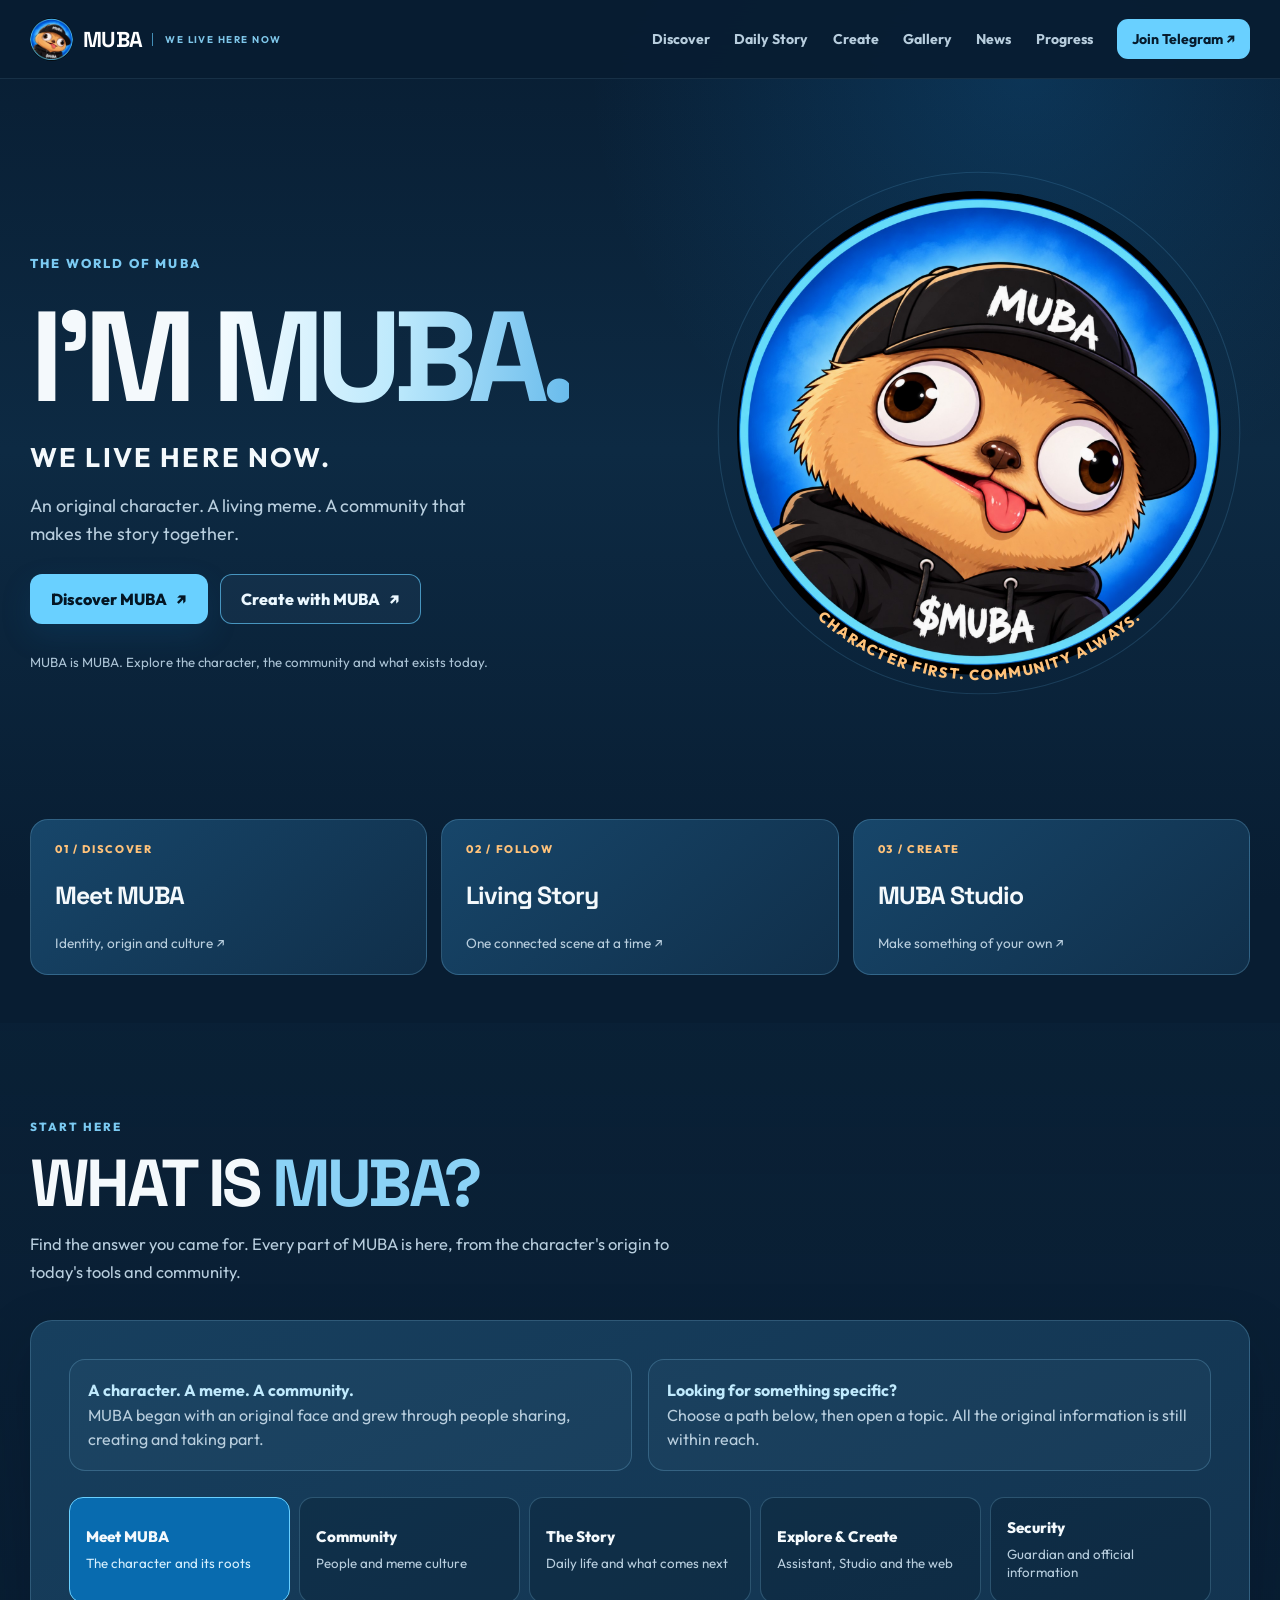
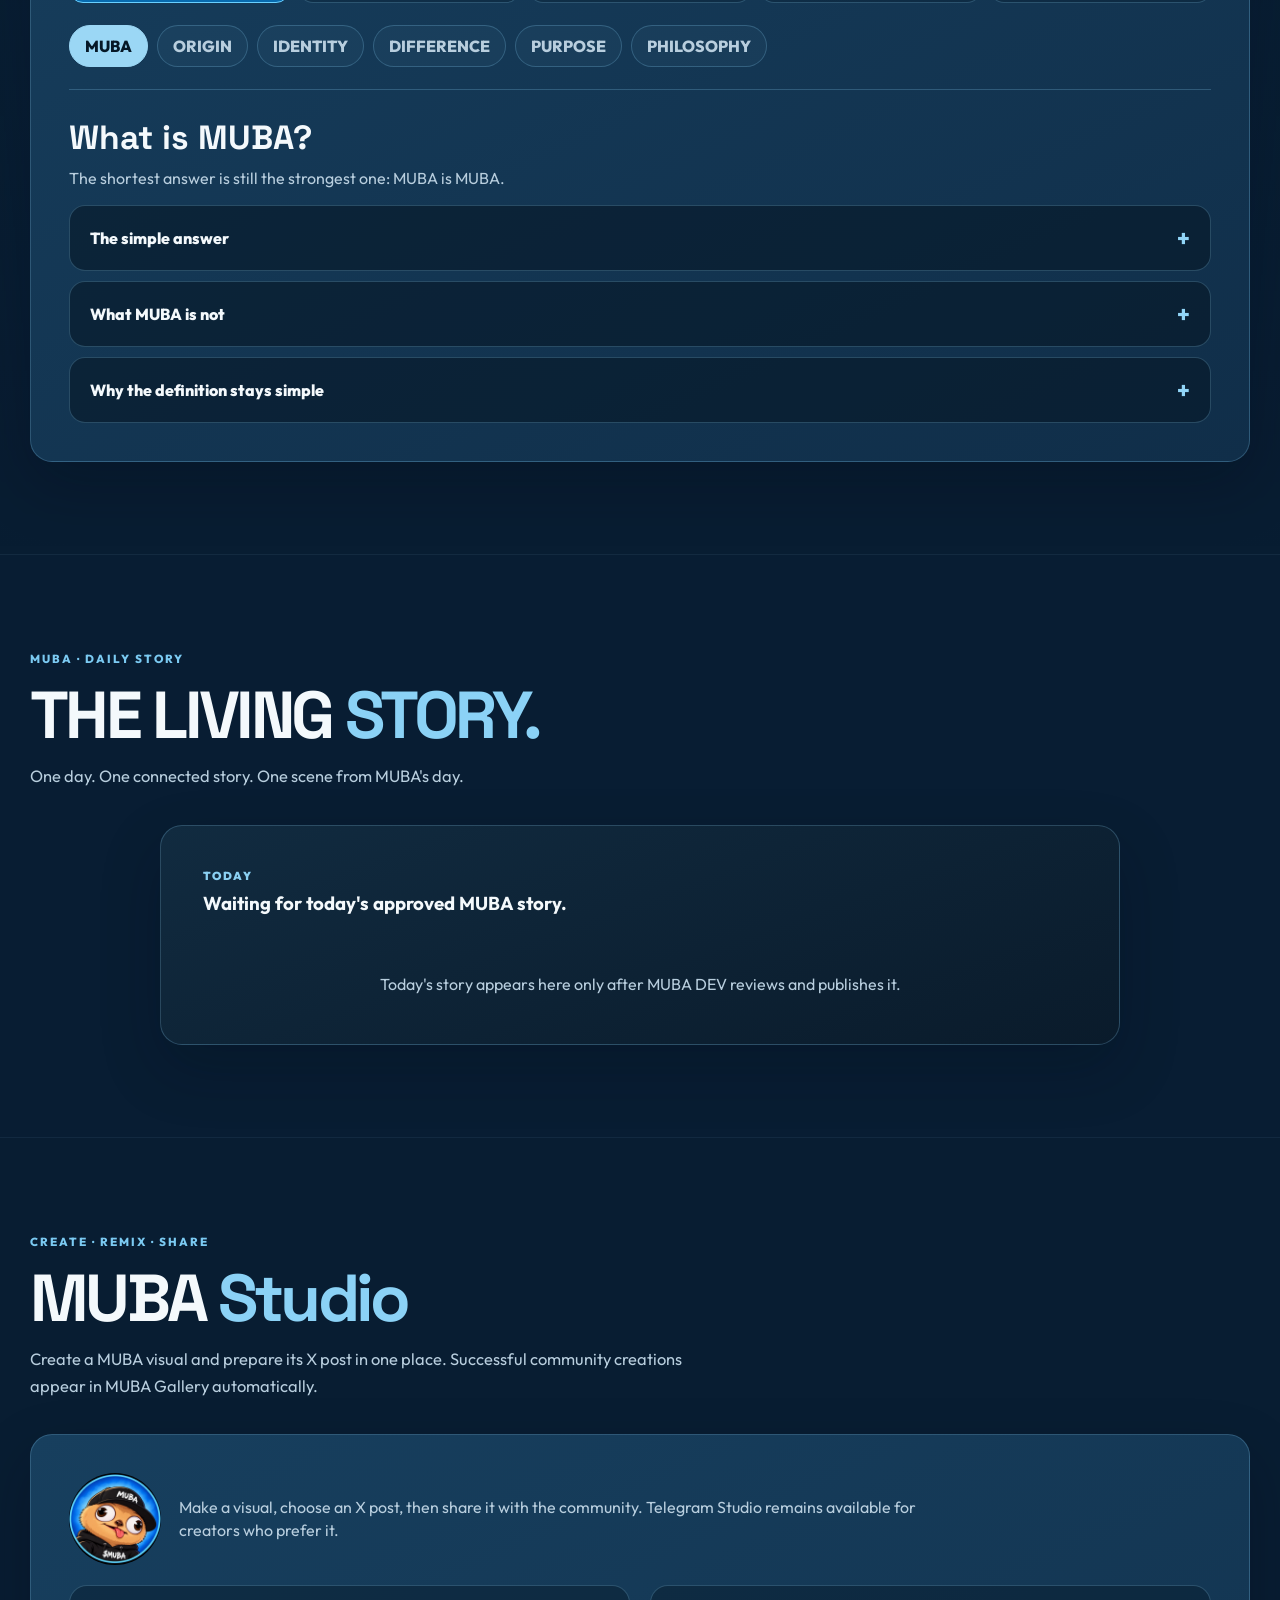
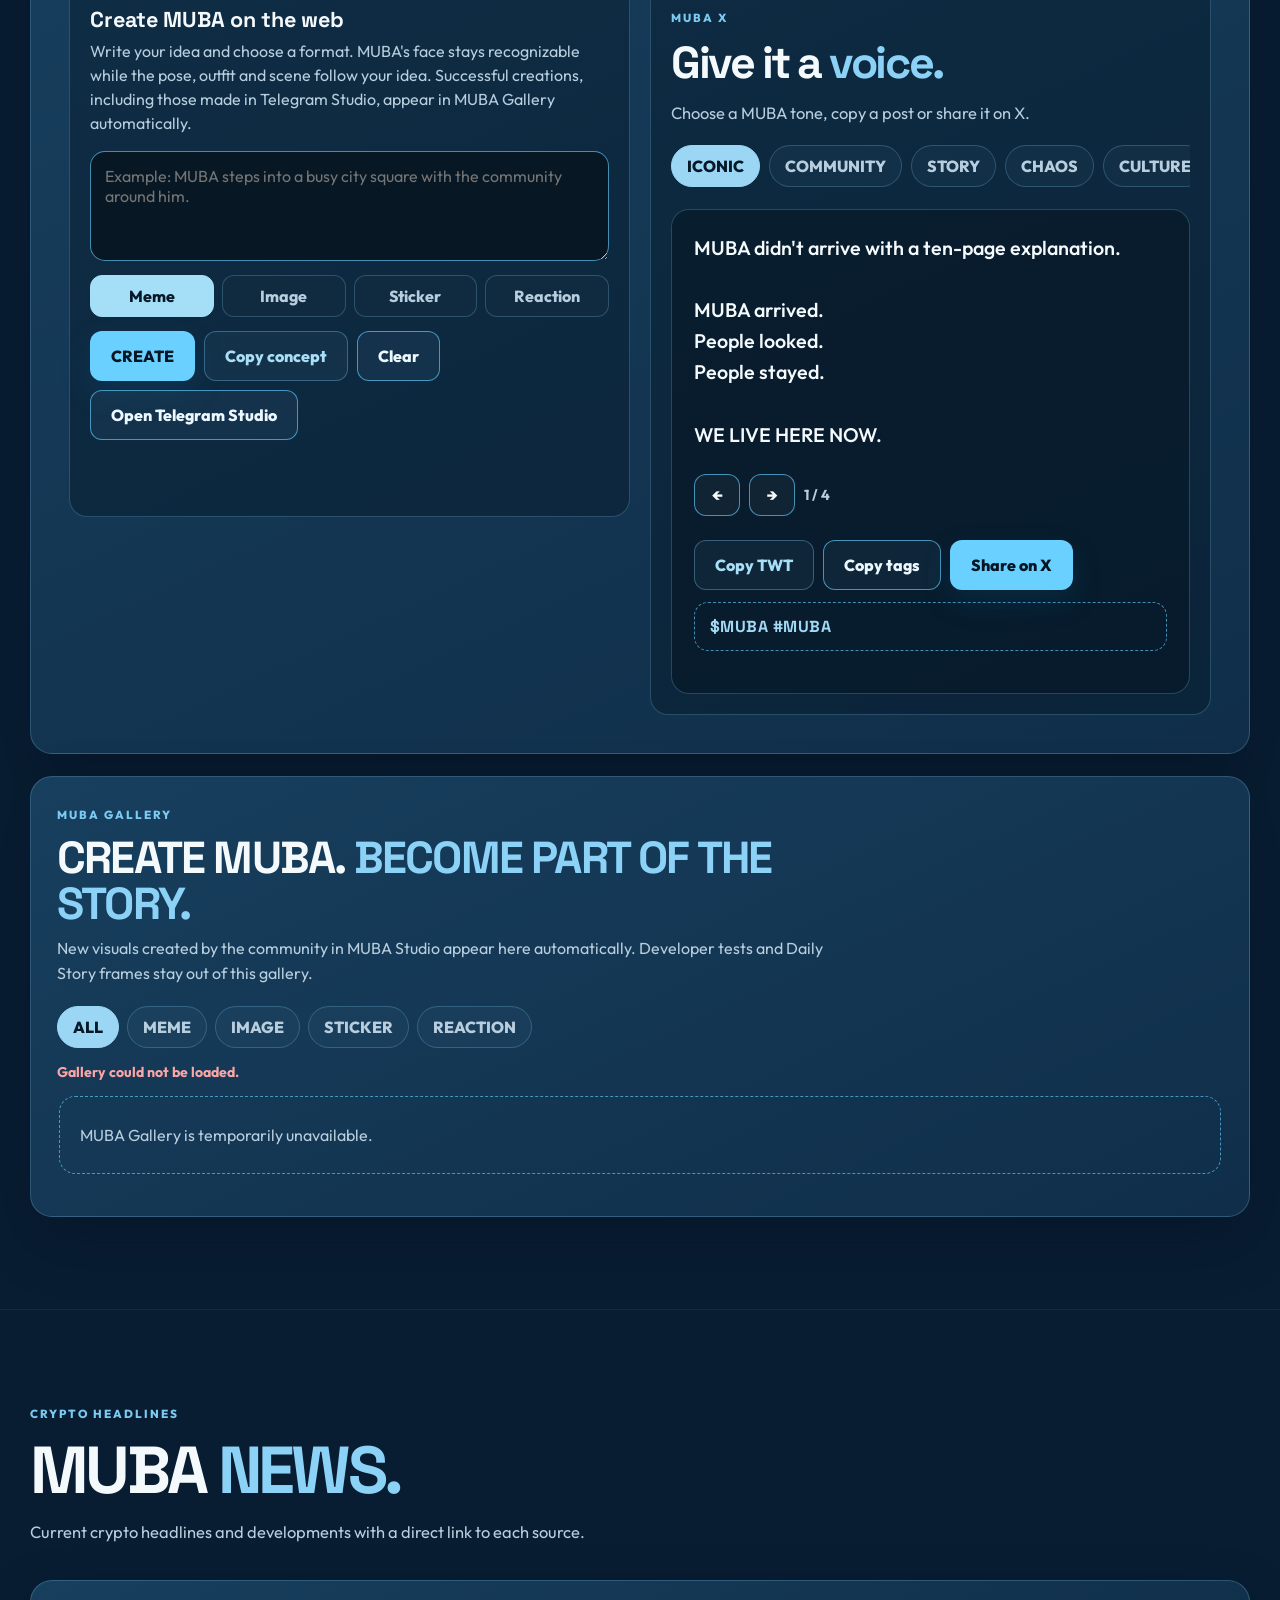
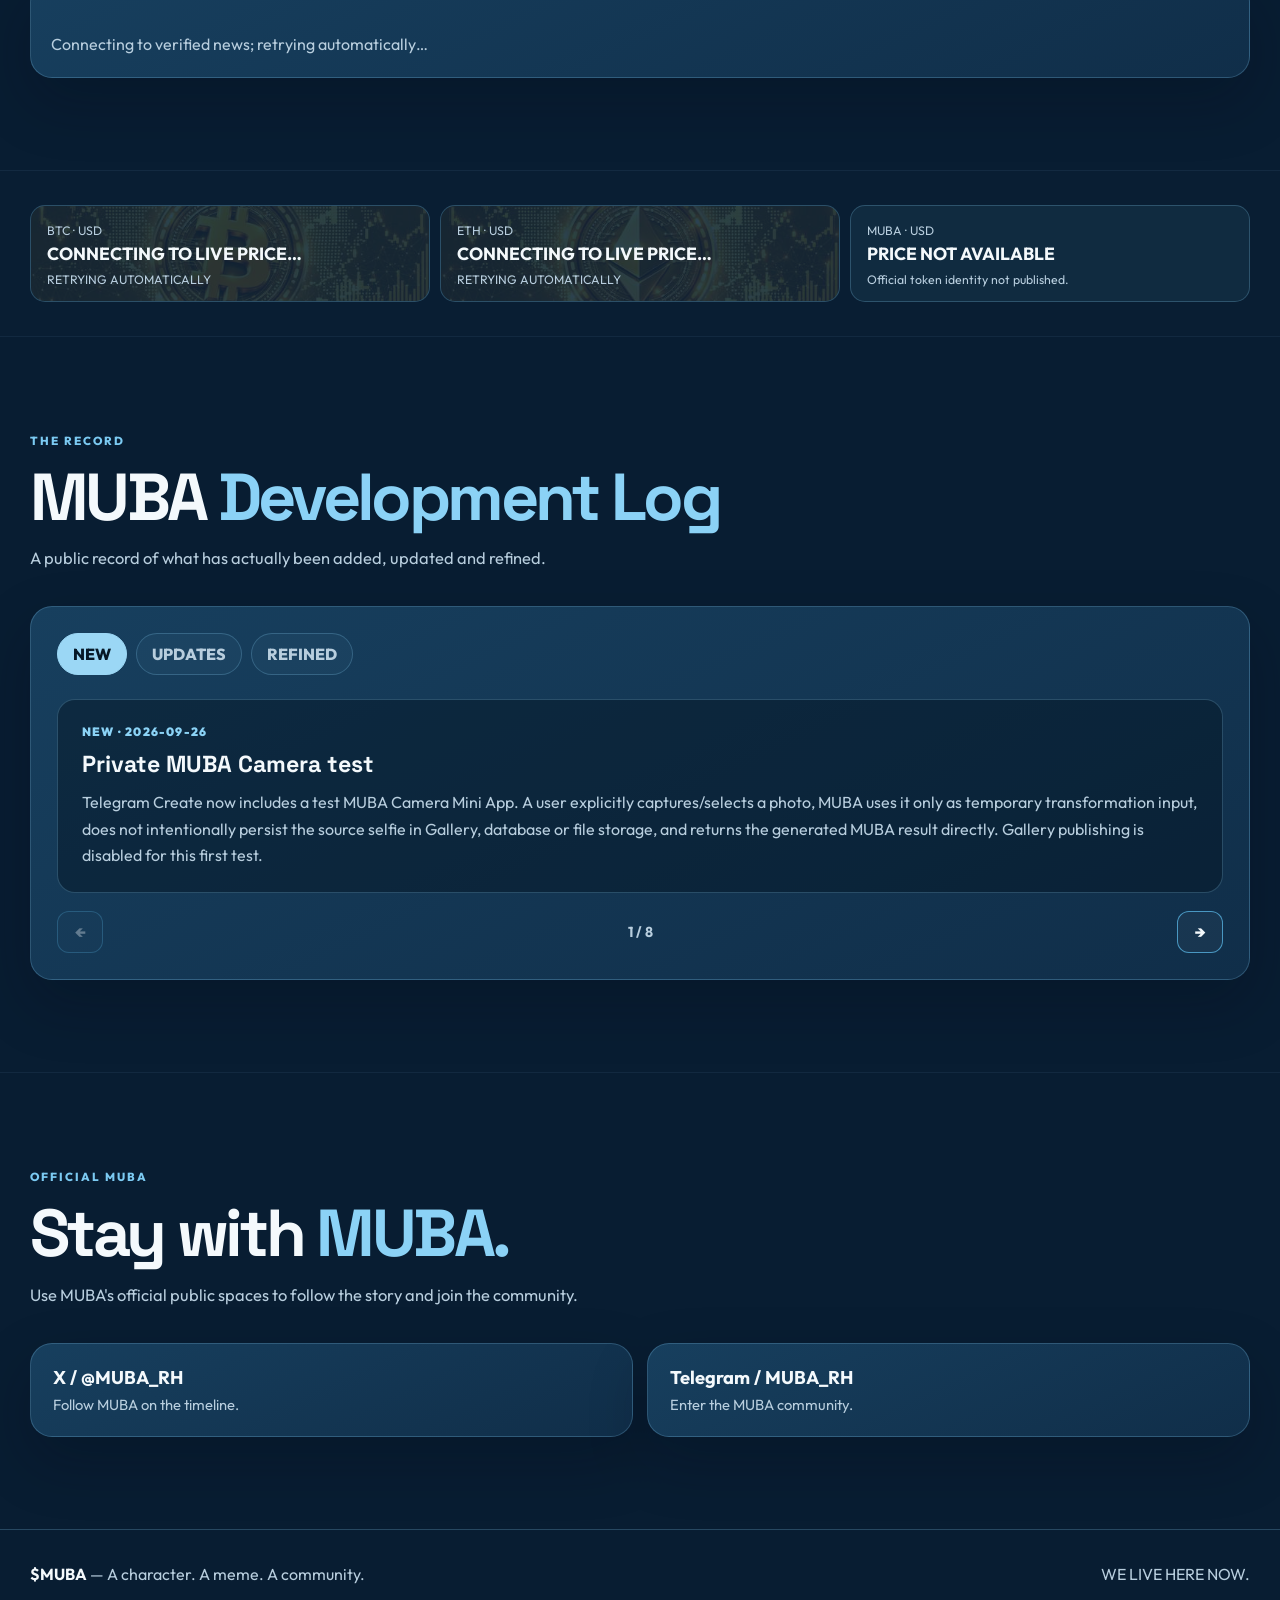
==== commit 83a4cc02: "Fix mobile overflow and brighten MUBA blue identity" ====
--- a/index.html
+++ b/index.html
@@ -675,7 +675,7 @@
     }
   </style>
   <link rel="icon" type="image/jpeg" href="./assets/brand/muba-blue-avatar.jpg" />
-  <link rel="stylesheet" href="./assets/brand/web-refresh.css" />
+  <link rel="stylesheet" href="./assets/brand/web-refresh.css?v=20261003-mobile" />
 </head>
 <body>
   <header>
@@ -711,7 +711,10 @@
         <div class="mascot-wrap">
           <div class="mascot-stage">
             <img src="./assets/brand/muba-blue-avatar.jpg" alt="MUBA, the wide-eyed character in a black cap and hoodie" />
-            <span class="mascot-caption">CHARACTER FIRST. COMMUNITY ALWAYS.</span>
+            <svg class="mascot-caption" viewBox="0 0 520 560" role="img" aria-label="Character first. Community always.">
+              <defs><path id="mascot-caption-arc" d="M 47 391 A 248 248 0 0 0 473 391" /></defs>
+              <text><textPath href="#mascot-caption-arc" startOffset="50%" text-anchor="middle">CHARACTER FIRST. COMMUNITY ALWAYS.</textPath></text>
+            </svg>
           </div>
         </div>
       </section>
--- a/assets/brand/web-refresh.css
+++ b/assets/brand/web-refresh.css
@@ -1,24 +1,24 @@
 /* MUBA web refresh: presentation only. Runtime element IDs and API contracts stay in index.html. */
 :root {
-  --bg: #07121d;
-  --bg-soft: #0b1a29;
-  --card: #0d2234;
-  --card-strong: #0e2538;
+  --bg: #081d32;
+  --bg-soft: #102d49;
+  --card: #153c5b;
+  --card-strong: #184c70;
   --purple: #1782ce;
   --purple-2: #1767a8;
   --pink: #71c9f4;
-  --gold: #a9ddf2;
+  --gold: #ffc27a;
   --text: #f4f9fc;
-  --muted: #a5bdce;
-  --line: rgba(139, 197, 230, .17);
-  --line-strong: rgba(135, 210, 248, .46);
+  --muted: #b8cede;
+  --line: rgba(139, 209, 245, .24);
+  --line-strong: rgba(100, 204, 255, .65);
   --success: #9fe1bc;
   --radius: 22px;
   --shadow: 0 24px 60px rgba(0, 9, 20, .23);
 }
 html { scroll-padding-top: 92px; }
 body {
-  background: #07121d;
+  background: var(--bg);
   color: var(--text);
 }
 body::before {
@@ -28,13 +28,14 @@
   z-index: -1;
   pointer-events: none;
   background:
-    radial-gradient(circle at 80% 8%, rgba(28, 113, 177, .11), transparent 33%),
-    linear-gradient(180deg, #07121d, #081522 50%, #07121d);
+    radial-gradient(circle at 80% 8%, rgba(24, 137, 218, .2), transparent 33%),
+    linear-gradient(180deg, #081d32, #0d2a43 50%, #081d32);
 }
 ::selection { color: #06121d; background: #a7def8; }
 :focus-visible { outline: 2px solid #8bd6fa; outline-offset: 3px; }
 [hidden] { display: none !important; }
 .shell { width: min(1220px, calc(100% - 48px)); }
+.hero > *, .studio-grid > *, .knowledge-intro > *, .knowledge-groups > *, .pathways > * { min-width: 0; }
 .section { padding: 92px 0; scroll-margin-top: 74px; }
 .section + .section { border-top: 1px solid rgba(141, 192, 222, .08); }
 .section-head { max-width: 770px; margin-bottom: 34px; }
@@ -57,13 +58,13 @@
 .gallery-head h3 span { color: #8bd2f6; }
 .section-copy { color: var(--muted); max-width: 660px; }
 .card {
-  background: linear-gradient(155deg, rgba(19, 46, 68, .87), rgba(10, 28, 44, .95));
+  background: linear-gradient(155deg, #173f5e, #102e49);
   border: 1px solid var(--line);
   box-shadow: var(--shadow);
 }
 
 header {
-  background: rgba(6, 19, 31, .91);
+  background: rgba(8, 29, 50, .95);
   border-bottom: 1px solid rgba(154, 208, 238, .11);
   backdrop-filter: blur(18px);
 }
@@ -83,7 +84,7 @@
 .nav a:hover { color: #8bd6fa; }
 .nav .nav-cta {
   color: #061a2c;
-  background: #9cdbf7;
+  background: #69d0ff;
   box-shadow: none;
   border-radius: 11px;
   padding: 11px 15px;
@@ -92,7 +93,7 @@
 
 .hero {
   min-height: min(740px, calc(100svh - 78px));
-  grid-template-columns: 1fr .9fr;
+  grid-template-columns: minmax(0, 1fr) minmax(0, .9fr);
   gap: clamp(35px, 6vw, 92px);
   padding: 82px 0 58px;
 }
@@ -109,35 +110,38 @@
 }
 .hero-sub { font-size: clamp(1.28rem, 2.3vw, 1.68rem); letter-spacing: .08em; }
 .hero-quote { max-width: 470px; font-style: normal; font-size: 1.12rem; line-height: 1.55; margin: 18px 0 27px; }
-.hero-footnote { color: #7f9fb5; font-size: .83rem; margin-top: 30px; }
+.hero-footnote { color: #acc4d6; font-size: .83rem; margin-top: 30px; }
 .btn { border-radius: 12px; min-height: 50px; }
 .btn-primary {
   color: #041523;
-  background: #a5def7;
+  background: #69d0ff;
   box-shadow: 0 12px 30px rgba(14, 100, 156, .18);
 }
 .btn-primary:hover { background: #c2ecff; }
 .btn-secondary { color: #a8def6; border-color: rgba(131, 205, 245, .34); background: rgba(131, 205, 245, .055); }
 .btn-soft { color: #ecf8ff; border-color: var(--line-strong); background: rgba(134, 204, 240, .06); }
 .mascot-wrap { align-items: center; }
-.mascot-stage { width: min(510px, 100%); position: relative; padding: 13px; }
+.mascot-stage { width: min(510px, 100%); position: relative; padding: 13px 13px 70px; }
 .mascot-stage::before {
   content: "";
   position: absolute;
-  inset: 5% 2%;
+  inset: 13px 13px 70px;
   border: 1px solid rgba(95, 174, 220, .19);
   border-radius: 50%;
   transform: scale(1.08);
 }
 .mascot-stage img { display: block; width: 100%; aspect-ratio: 1; object-fit: cover; border-radius: 50%; }
 .mascot-caption {
-  display: block;
-  color: #739ab2;
-  font-size: .66rem;
+  position: absolute;
+  top: 0;
+  left: 0;
+  width: 100%;
+  height: auto;
+  fill: #ffc27a;
+  font-size: 15px;
   font-weight: 800;
-  letter-spacing: .2em;
-  text-align: center;
-  margin-top: 20px;
+  letter-spacing: 1.6px;
+  pointer-events: none;
 }
 .pathways { display: grid; grid-template-columns: repeat(3, 1fr); gap: 14px; margin: 0 0 48px; }
 .pathways a {
@@ -149,11 +153,11 @@
   text-decoration: none;
   border: 1px solid var(--line);
   border-radius: 18px;
-  background: linear-gradient(140deg, #122b40, #0b1c2c);
+  background: linear-gradient(140deg, #17466a, #102f4a);
   transition: transform .18s ease, border-color .18s ease;
 }
 .pathways a:hover { transform: translateY(-3px); border-color: var(--line-strong); }
-.pathways span { color: #79c6ed; font-size: .69rem; font-weight: 800; letter-spacing: .15em; }
+.pathways span { color: #ffc27a; font-size: .69rem; font-weight: 800; letter-spacing: .15em; }
 .pathways strong { font: 700 1.55rem 'Space Grotesk', sans-serif; letter-spacing: -.04em; }
 .pathways small { color: var(--muted); font-size: .85rem; }
 
@@ -175,7 +179,7 @@
 }
 .knowledge-group strong { display: block; font-weight: 800; font-size: .95rem; }
 .knowledge-group small { display: block; color: var(--muted); line-height: 1.35; margin-top: 9px; }
-.knowledge-group.active { background: #176196; border-color: #65b8e8; }
+.knowledge-group.active { background: #086baf; border-color: #69d0ff; }
 .knowledge-group.active small { color: #d5effd; }
 .topic-tabs { flex-wrap: wrap; overflow: visible; margin: 0 0 16px; }
 .chip { border-color: var(--line); background: rgba(133, 198, 234, .045); }
@@ -226,23 +230,26 @@
   .nav { gap: 14px; }
 }
 @media (max-width: 900px) {
-  .nav { background: #0b2133; border-color: var(--line-strong); }
+  .nav { background: #102d49; border-color: var(--line-strong); }
   .nav a { padding: 12px; }
   .nav .nav-cta { text-align: center; }
-  .hero { min-height: auto; gap: 12px; padding: 72px 0 48px; }
+  .hero { grid-template-columns: minmax(0, 1fr); min-height: auto; gap: 24px; padding: 58px 0 32px; text-align: center; }
+  .hero-actions { justify-content: center; }
+  .hero h1 { font-size: clamp(3.65rem, 13vw, 6.8rem); }
   .hero-quote { margin-inline: auto; }
-  .mascot-stage { width: min(430px, 88vw); }
+  .mascot-stage { width: min(430px, 100%); padding-bottom: 58px; }
+  .mascot-stage::before { bottom: 58px; }
+  .knowledge-intro { grid-template-columns: minmax(0, 1fr); }
   .knowledge-groups { grid-template-columns: repeat(3, 1fr); }
 }
 @media (max-width: 650px) {
   .shell { width: min(100% - 30px, 1220px); }
   .section { padding: 68px 0; }
   .hero { padding: 62px 0 30px; }
-  .hero h1 { font-size: clamp(3.65rem, 19vw, 5.9rem); }
+  .hero h1 { font-size: clamp(3.2rem, 15vw, 5.9rem); }
   .hero-quote { font-size: 1rem; }
   .hero-actions { justify-content: center; }
   .hero-actions .btn { flex: 1 1 180px; }
-  .mascot-caption { font-size: .57rem; }
   .pathways { grid-template-columns: 1fr; gap: 9px; margin-bottom: 28px; }
   .pathways a { min-height: 105px; padding: 15px 18px; }
   .pathways strong { font-size: 1.2rem; }
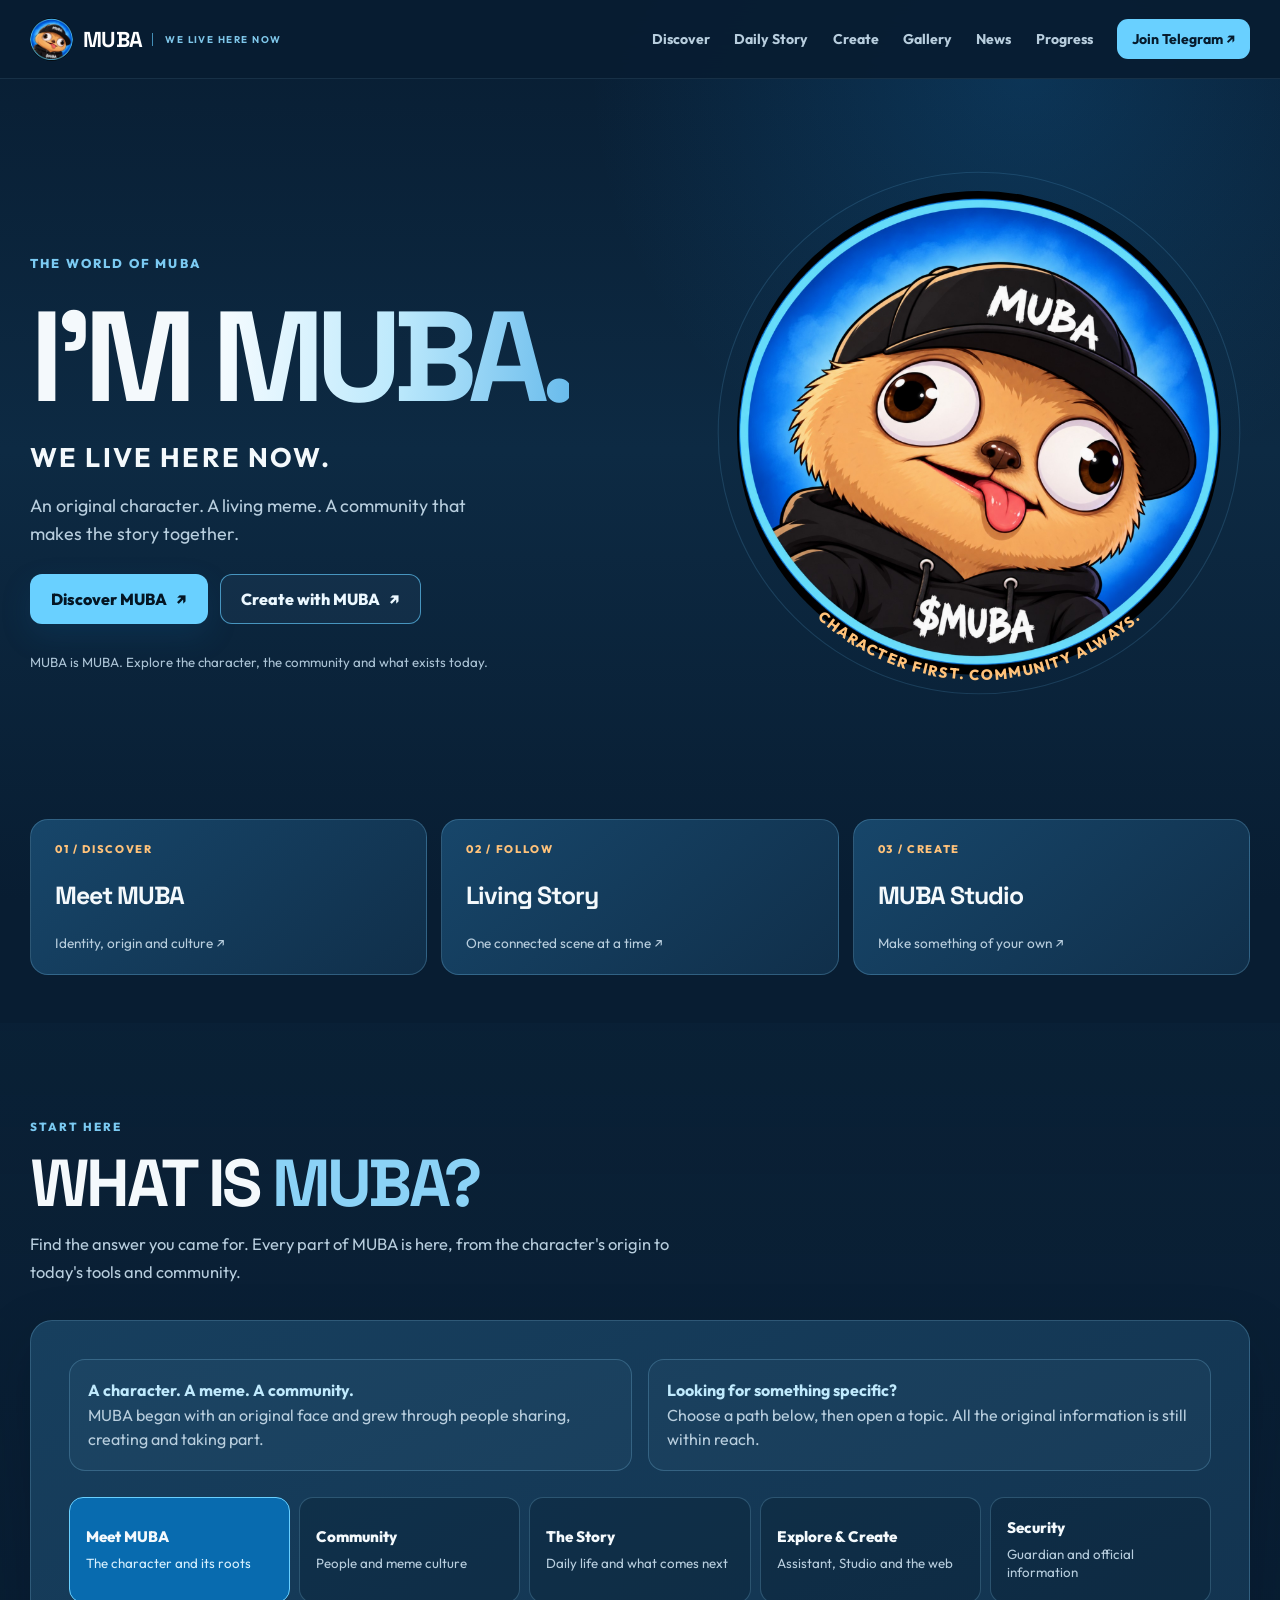
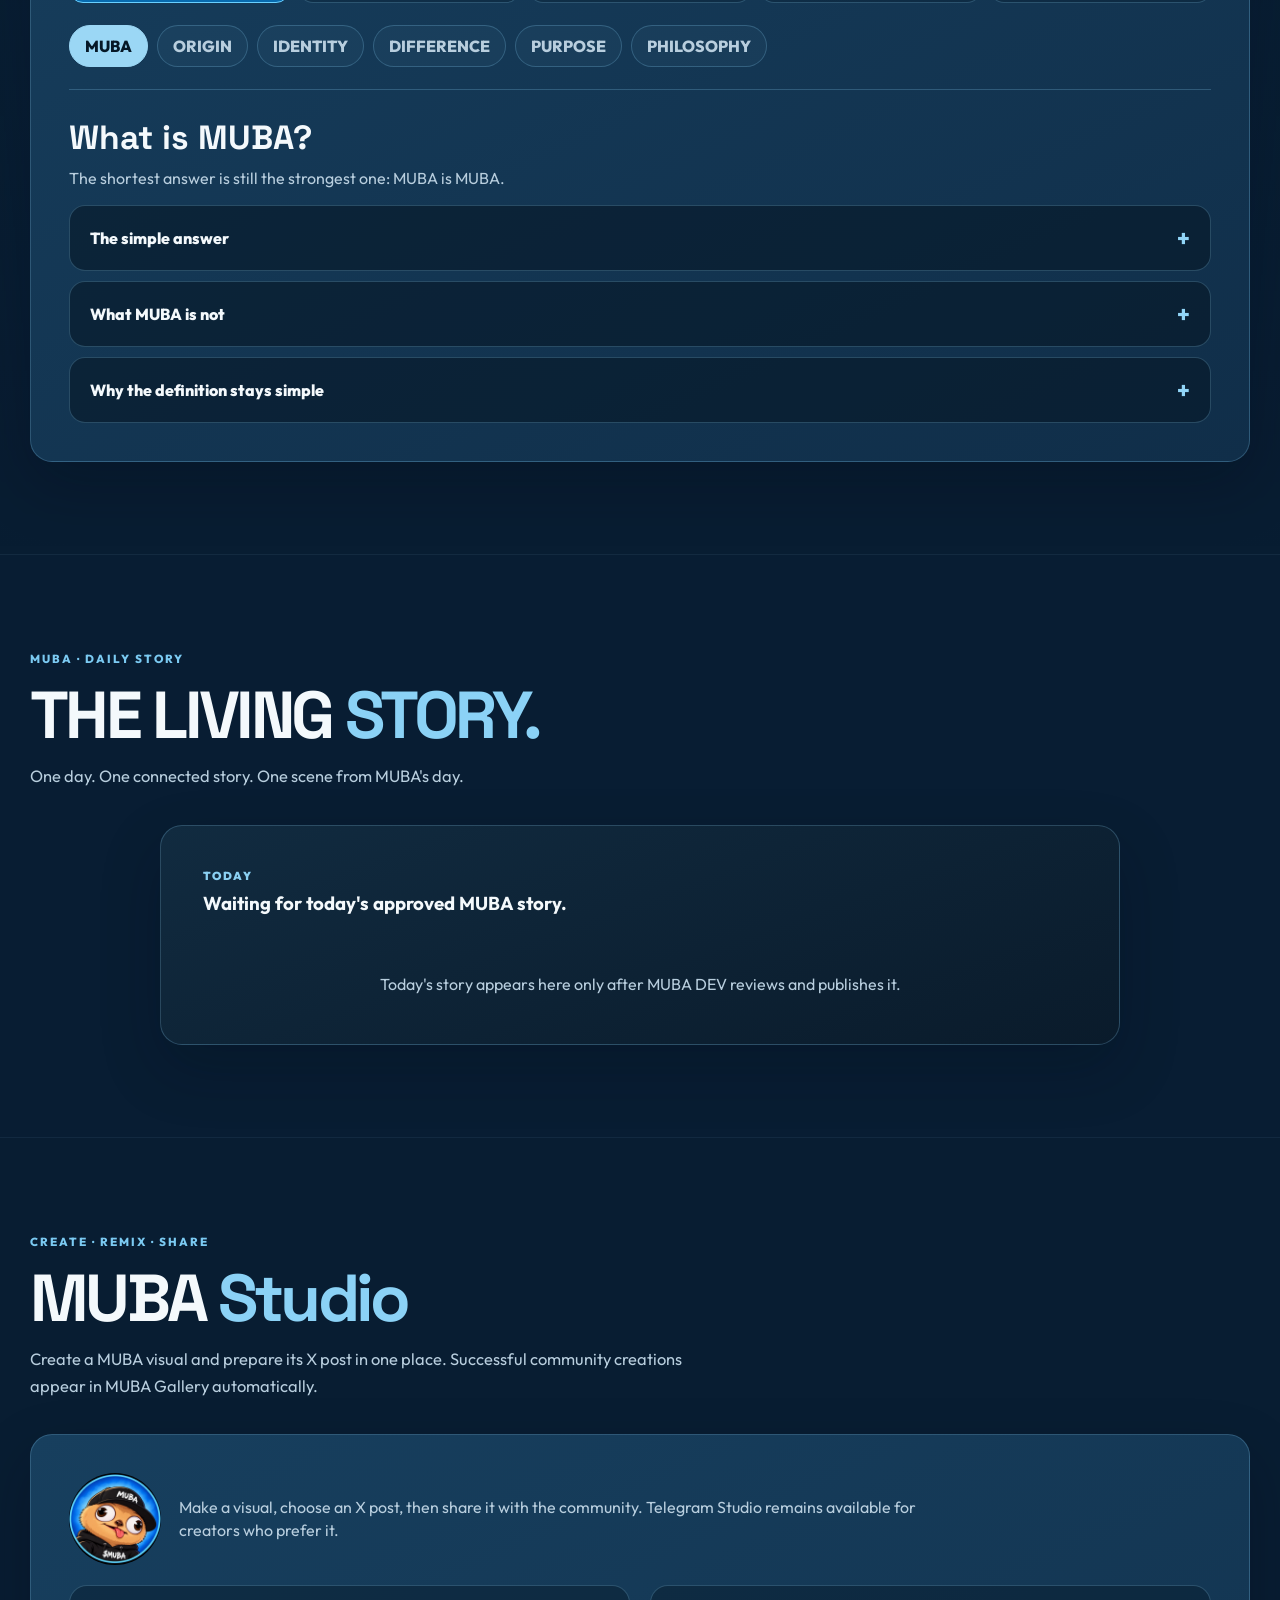
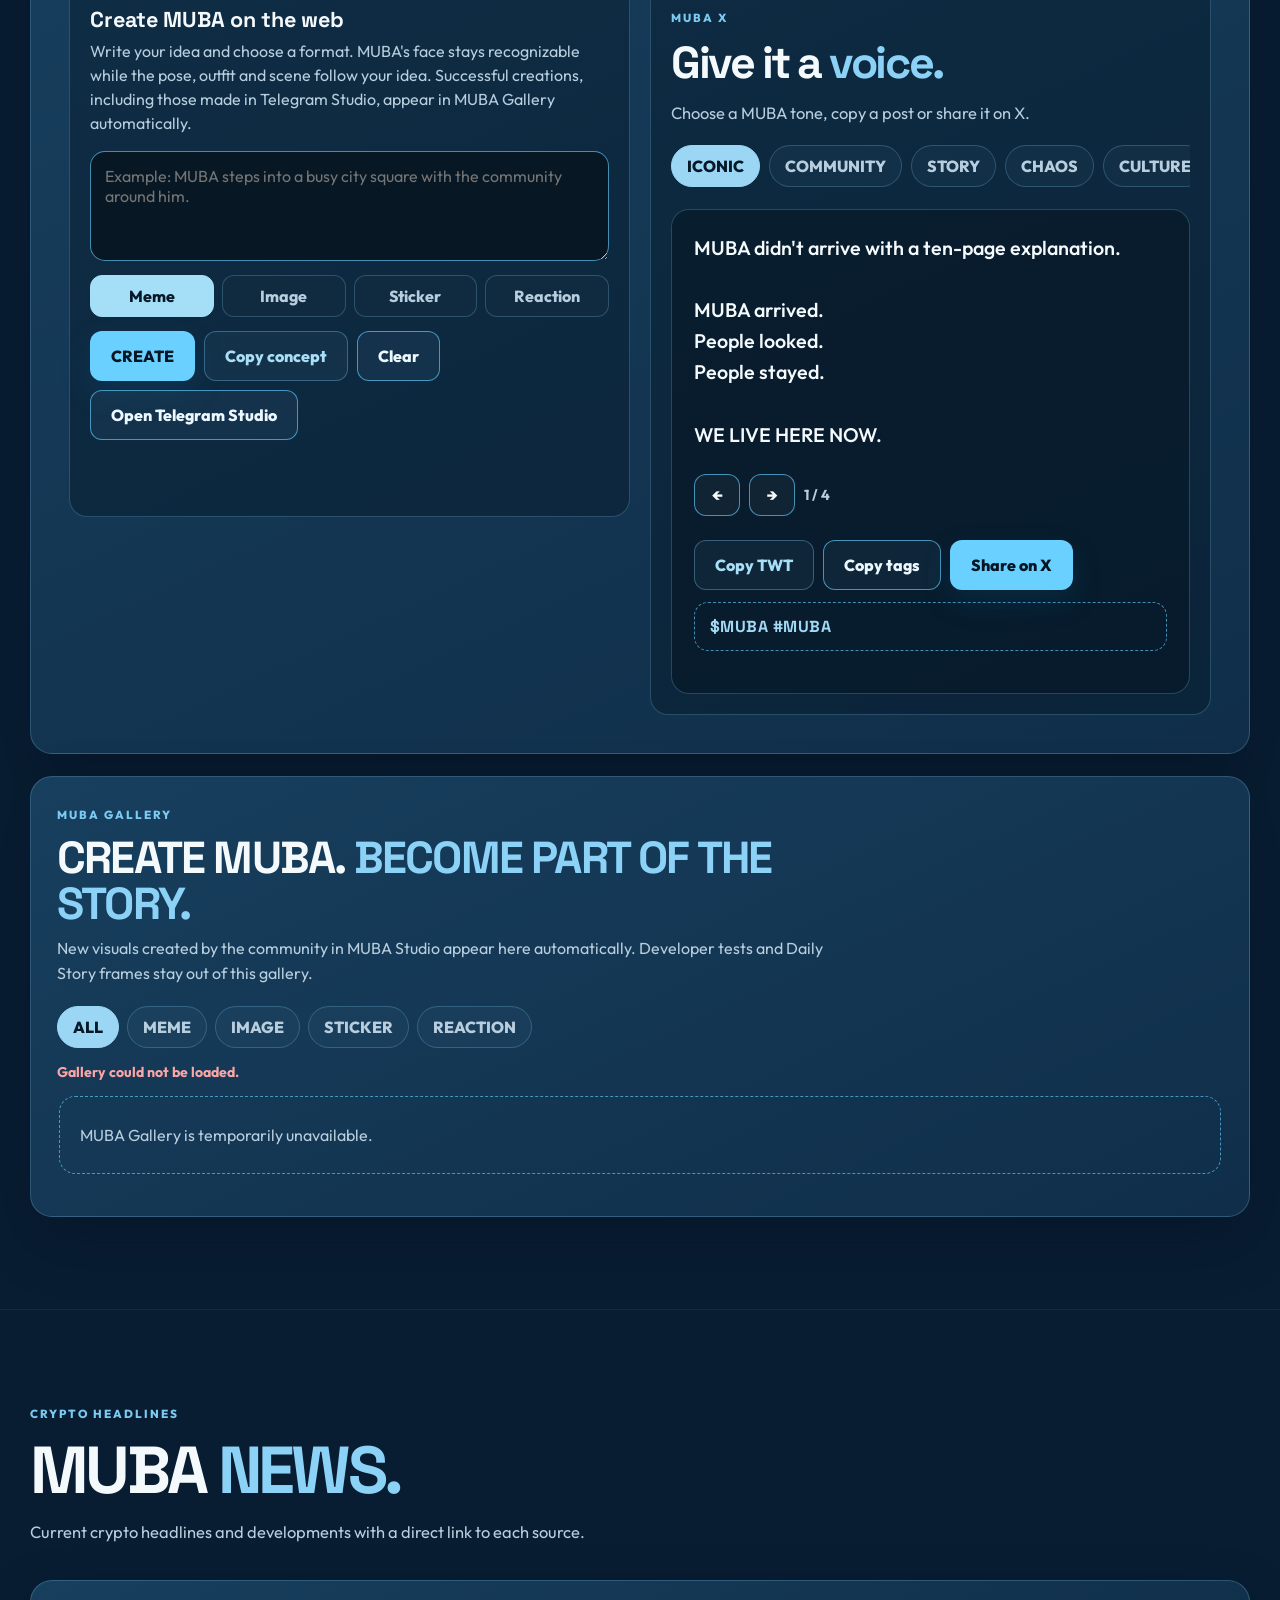
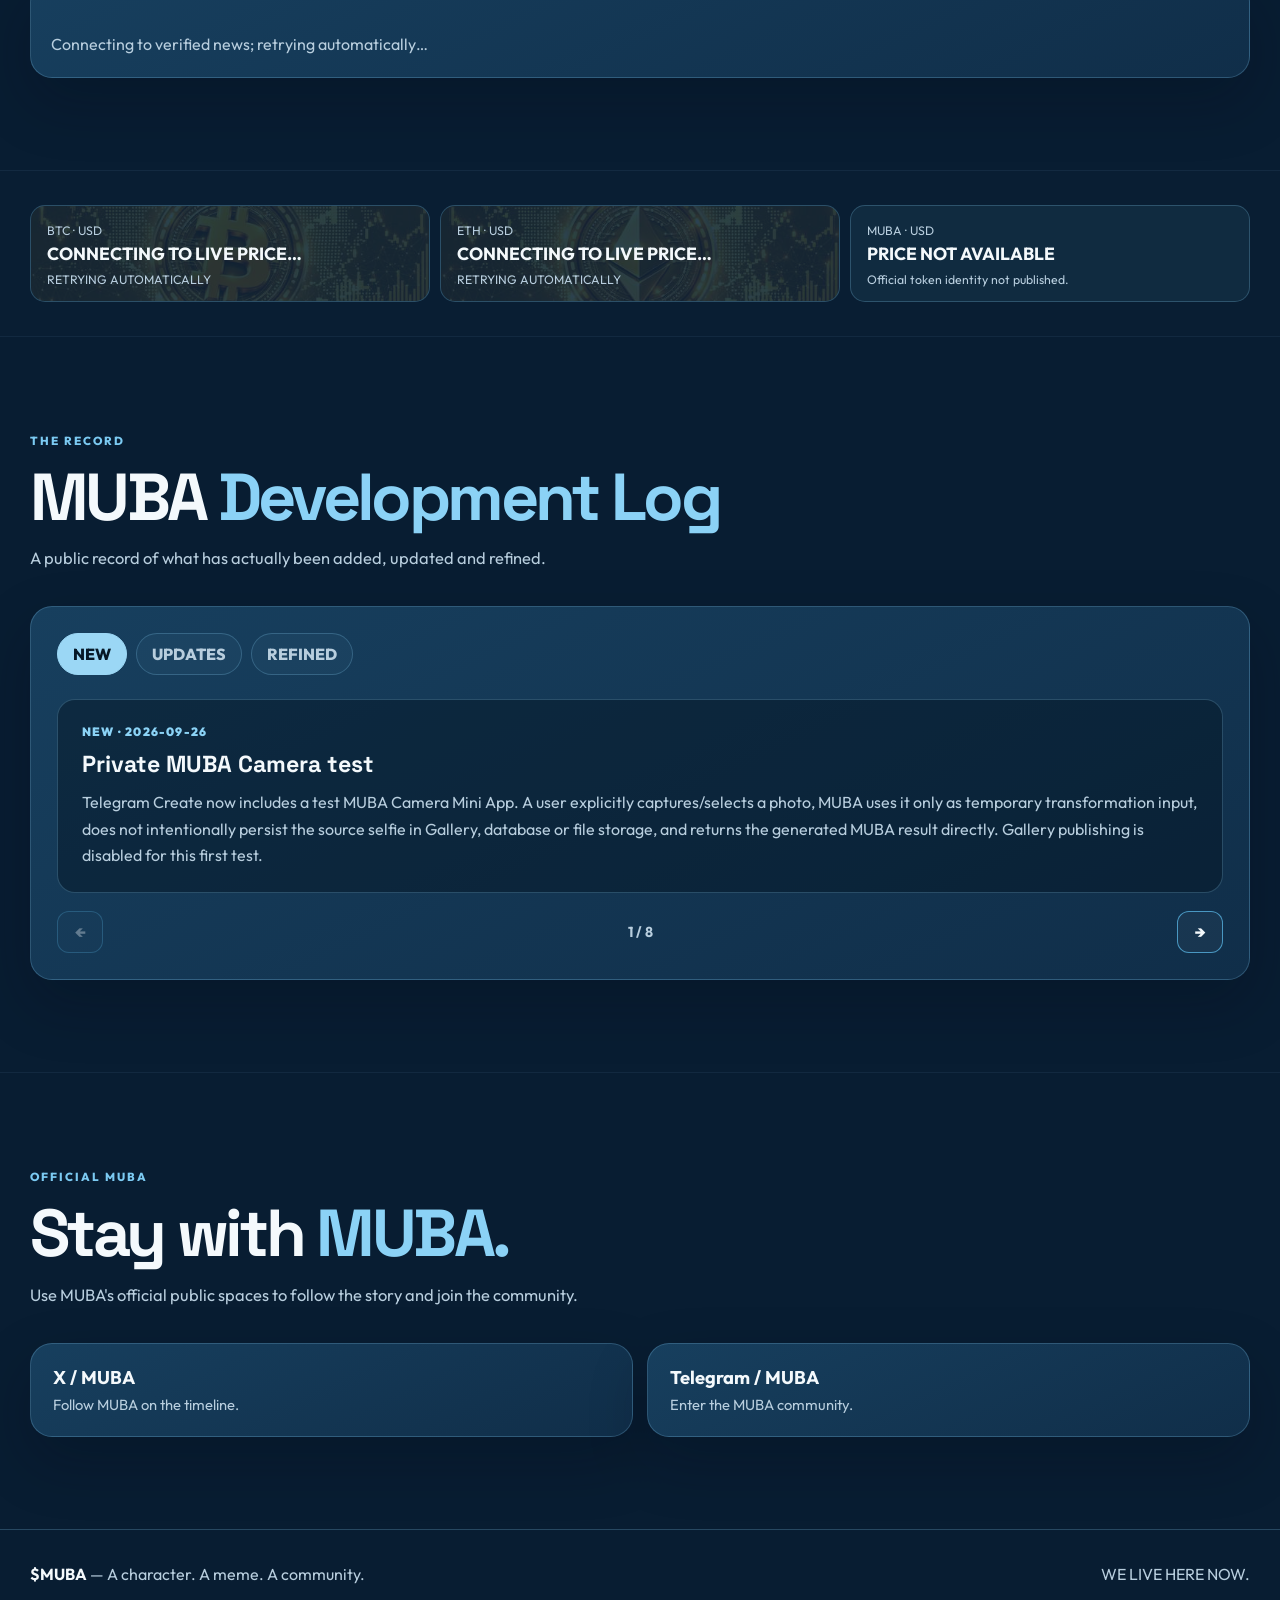
==== commit eb8943ef: "Unify visible ecosystem branding as MUBA while preserving account destinations" ====
--- a/index.html
+++ b/index.html
@@ -909,11 +909,11 @@
         </div>
         <div class="official">
           <a class="card" href="https://x.com/MUBA_RH" target="_blank" rel="noopener">
-            <strong>X / @MUBA_RH</strong>
+            <strong>X / MUBA</strong>
             <span>Follow MUBA on the timeline.</span>
           </a>
           <a class="card" href="https://t.me/MUBA_RH" target="_blank" rel="noopener">
-            <strong>Telegram / MUBA_RH</strong>
+            <strong>Telegram / MUBA</strong>
             <span>Enter the MUBA community.</span>
           </a>
         </div>
